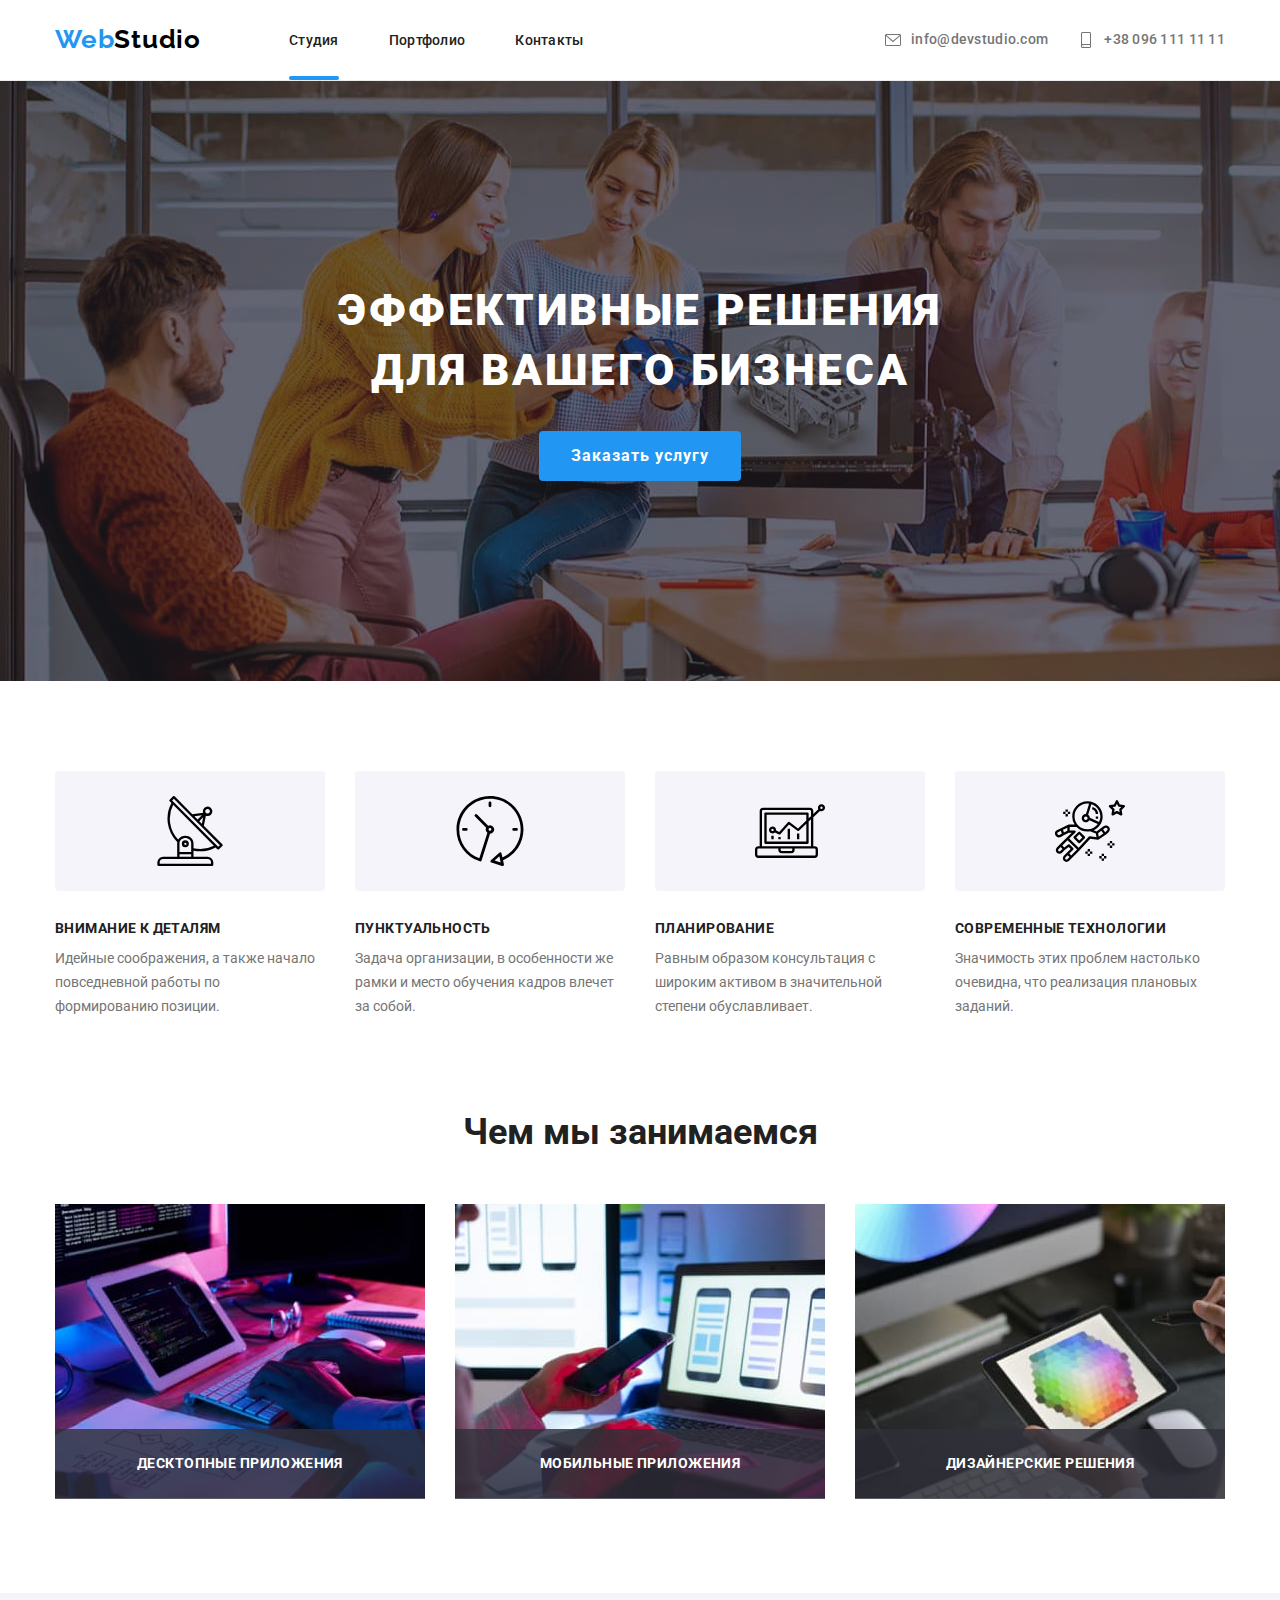
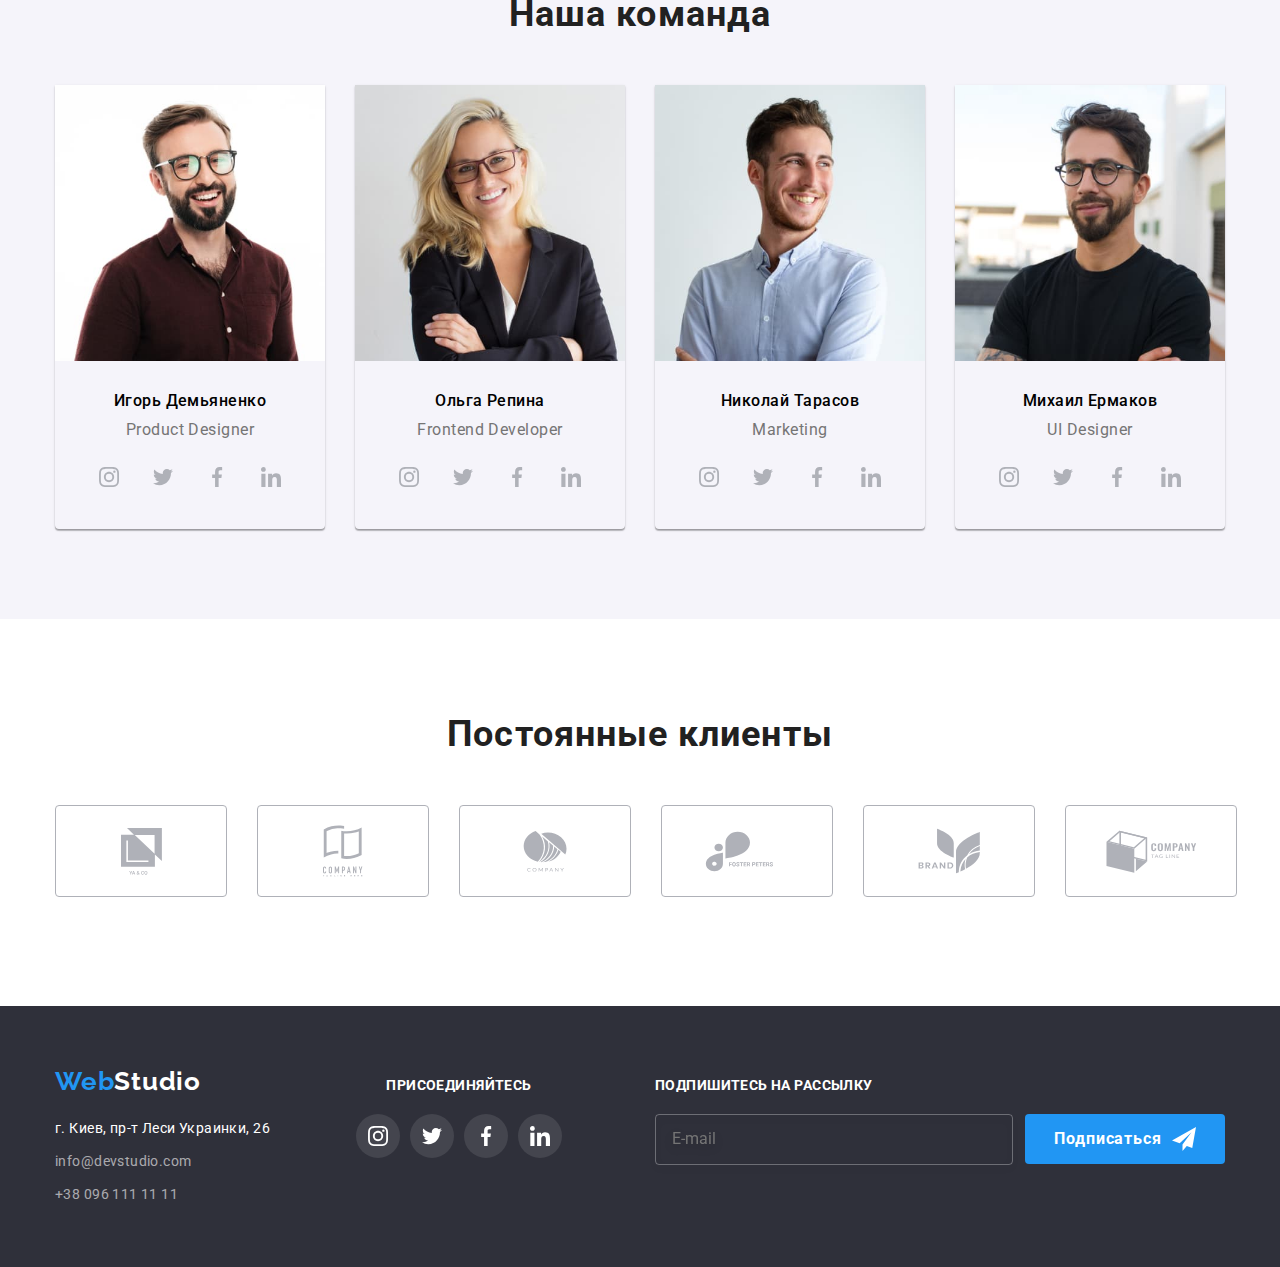
==== index.html @ 6c05167e "мобильное меню" ====
<!DOCTYPE html>
<html lang="ru">

<head>
    <meta charset="UTF-8">
    <meta http-equiv="X-UA-Compatible" content="IE=edge">
    <meta name="viewport" content="width=device-width, initial-scale=1.0">
    <link rel="preconnect" href="https://fonts.gstatic.com">
    <link rel="preconnect" href="https://fonts.gstatic.com">
    <title>Главная</title>
    <link
        href="https://fonts.googleapis.com/css2?family=Raleway:wght@700&family=Roboto:wght@400;500;700;900&display=swap"
        rel="stylesheet">

    <link rel="stylesheet" href="https://cdnjs.cloudflare.com/ajax/libs/animate.css/4.1.1/animate.min.css" />
    <link rel="stylesheet" href="./css/main.min.css">
</head>

<body>

    <!--======PAGE HEADER======-->

    <header class="header">
        <div class="container">
            <div class="header__section">
                <nav class="nav">
                    <a href="./index.html" class="logo animate__pulse link"><span
                            class="logo__weblogo">Web</span>Studio</a>
                    <ul class="nav__list list nav__list_margin">
                        <li class="nav__list-item"><a href=""
                                class="nav__list-link   nav__meaning link nav__style current">Студия</a></li>
                        <li class="nav__list-item "><a href="portfolio.html"
                                class="nav__list-link link nav__style">Портфолио</a>
                        </li>
                        <li class="nav__list-item"><a href="" class="nav__list-link link nav__style">Контакты</a></li>
                    </ul>
                </nav>
                <button class="header__mobile-menu-btn" data-menu-button>
                    <svg class="header__mobile-menu-icon">
                        <use href="./images/image.svg/sprite.svg#icon-menu_24px"></use>
                    </svg>
                </button>

                <ul class="nav__list-contacts list">
                    <li class="nav__list-item--contacts">
                        <a href="mailto:info@devstudio.com" class="nav__contacts link"><svg class="nav__icon">
                                <use href="./images/image.svg/sprite.svg#icon-envelope">
                                </use>
                            </svg>
                            info@devstudio.com
                        </a>
                    </li>
                    <li class="nav__list-item--contacts">
                        <a href="tel:+380961111111" class="nav__contacts link"><svg class="nav__icon">
                                <use href="./images/image.svg/sprite.svg#icon-smartphone">
                                </use>
                            </svg>+38 096 111 11 11</a>
                    </li>
                </ul>
            </div>
        </div>
        <div class="mobile-menu is-open" data-menu>
            <div class="container mobile-menu__container">
                <button type="button" class="mobile-menu__close" data-menu-close>
                    <svg class="mobile-menu__icon">
                        <use href="./images/image.svg/sprite.svg#icon-closeblack">
                        </use>
                    </svg>
                </button>
                <ul class="mobile-menu_nav list">
                    <li class="mobile-menu__item">
                        <a href="" class="nav__list-link nav__meaning link mobile-nav__style current">Студия</a>
                    </li>
                    <li class="mobile-menu__item">
                        <a href="portfolio.html" class="nav__list-link link mobile-nav__style">Портфолио</a>
                    </li>

                    <li class="mobile-menu__item">
                        <a href="" class="nav__list-link link mobile-nav__style">Контакты</a>
                    </li>
                </ul>
                <ul class="mobile-menu_contacts list">
                    <li class="mobile-menu__item-contacts"><a href="tel:+380961111111"
                            class="mobile-nav__contacts link">+38
                            096
                            111 11 11</a>
                    </li>
                    <li class="mobile-menu__item-contacts"><a href="tel:+380961111111"
                            class="mobile-nav__contacts link">+38096
                            111 11 11</a>
                    </li>


                </ul>

            </div>

        </div>
    </header>

    <main>

        <!--====== HERO ======-->

        <section class="hero">
            <h1 class="hero__title text-title">Эффективные решения <br>для вашего бизнеса</h1>
            <div class="hero__button">
                <button type="button" class="hero__button-open button" data-modal-open>Заказать
                    услугу</button>
            </div>
        </section>

        <!--====== SECTION-FEATURES ======-->

        <section class="features">
            <div class="container ">
                <div class="features__block">
                    <h2 class="visually-hidden text-title">Особенности</h2>
                    <ul class="features__list flex list">
                        <li class="features__list-item">
                            <div class="features__block-icon">
                                <svg class="features__icon">
                                    <use href="./images/image.svg/sprite.svg#icon-antenna">
                                    </use>
                                </svg>
                            </div>
                            <h3 class="features__title text-title">Внимание к деталям</h3>
                            <p class="features__text text-title">Идейные соображения, а также начало
                                повседневной работы по
                                формированию
                                позиции.
                            </p>
                        </li>
                        <li class="features__list-item">
                            <div class="features__block-icon">
                                <svg class="features__icon">
                                    <use href="./images/image.svg/sprite.svg#icon-clock">
                                    </use>
                                </svg>
                            </div>

                            <h3 class="features__title text-title">Пунктуальность</h3>
                            <p class="features__text text-title">Задача организации, в особенности же рамки и
                                место
                                обучения кадров влечет за
                                собой.</p>
                        </li>
                        <li class="features__list-item">
                            <div class="features__block-icon">
                                <svg class="features__icon">
                                    <use href="./images/image.svg/sprite.svg#icon-diagram">
                                    </use>
                                </svg>
                            </div>
                            <h3 class="features__title text-title">Планирование</h3>
                            <p class="features__text text-title">Равным образом консультация с широким активом в
                                значительной степени
                                обуславливает.</p>
                        </li>
                        <li class="features__list-item">
                            <div class="features__block-icon">
                                <svg class="features__icon">
                                    <use href="./images/image.svg/sprite.svg#icon-astronaut">
                                    </use>
                                </svg>
                            </div>
                            <h3 class="features__title text-title">Современные технологии</h3>
                            <p class="features__text text-title">Значимость этих проблем настолько очевидна, что
                                реализация
                                плановых заданий.
                            </p>
                        </li>
                    </ul>
                </div>
            </div>
        </section>

        <!--====== SECTION-WORK ======-->

        <!--======section class="work" ======-->
        <section class="work">
            <div class="container">
                <div class="work__block">
                    <h3 class="work__title text-title">Чем мы занимаемся</h3>
                    <ul class="work__list flex list">
                        <li class="work__list-item">
                            <img src="images/img2.1.jpg" alt="описание" class="img">
                            <div class="work__description">
                                <h3 class="work__description-title">Десктопные приложения</h3>
                            </div>

                        </li>
                        <li class="work__list-item"><img src="images/img2.2.jpg" alt="описание" class="img">
                            <div class="work__description">
                                <h3 class="work__description-title text-title">Мобильные приложения</h3>
                            </div>
                        </li>
                        <li class="work__list-item"><img src="images/img3.2.jpg" alt="описание" class="img">
                            <div class="work__description">
                                <h3 class="work__description-title text-title">Дизайнерские решения</h3>
                            </div>
                        </li>
                    </ul>
                </div>
            </div>
        </section>

        <!--====== SECTION-COMMAND ======-->

        <!--====== <section class="command" ======-->
        <section class="command">
            <div class="container">
                <h3 class="command__title text-title">Наша команда</h3>
                <ul class="command__list list">
                    <li class="command__list-item">
                        <img src="./images/comand/mob-team1.jpg" alt="Игорь Демьяненко" class="img">
                        <div class="command__card">
                            <h3 class="command__card-title">Игорь Демьяненко</h3>
                            <p class="command__card-text text-title" lang="en">Product Designer</p>
                            <ul class="command__social-list list">
                                <li class="command__social-list-icon"><a href="https://www.instagram.com/"
                                        target="_blank" rel="noreferrer noopener" class="command__icon-link link"><svg
                                            class="command__icon">
                                            <use href="./images/image.svg/sprite.svg#icon-instagram">
                                            </use>
                                        </svg>
                                    </a>
                                </li>
                                <li class="command__social-list-icon"><a href="https://twitter.com/" target="_blank"
                                        rel="noreferrer noopener" class="command__icon-link link"><svg
                                            class="command__icon">
                                            <use href="./images/image.svg/sprite.svg#icon-twitter">
                                            </use>
                                        </svg>
                                    </a>
                                </li>
                                <li class="command__social-list-icon"><a href="https://www.facebook.com/"
                                        target="_blank" rel="noreferrer noopener" class="command__icon-link link"><svg
                                            class="command__icon">
                                            <use href="./images/image.svg/sprite.svg#icon-facebook">
                                            </use>
                                        </svg>
                                    </a>
                                </li>
                                <li class="command__social-list-icon"> <a href="https://www.linkedin.com/"
                                        target="_blank" rel="noreferre noopener" class="command__icon-link link"><svg
                                            class="command__icon">
                                            <use href="./images/image.svg/sprite.svg#icon-linkedin">
                                            </use>
                                        </svg>
                                    </a>
                                </li>
                            </ul>
                        </div>
                    </li>
                    <li class="command__list-item">
                        <img src="./images/comand/mob-team2.jpg" alt="Ольга Репина" class="img">
                        <div class="command__card">
                            <h3 class="command__card-title text-title">Ольга Репина</h3>
                            <p class="command__card-text text-title" lang="en">Frontend Developer</p>

                            <ul class="command__social-list list">
                                <li class="command__social-list-icon"><a href="https://www.instagram.com/"
                                        target="_blank" rel="noreferrer noopener" class="command__icon-link link"><svg
                                            class="command__icon">
                                            <use href="./images/image.svg/sprite.svg#icon-instagram">
                                            </use>
                                        </svg>
                                    </a>
                                </li>

                                <li class="command__social-list-icon"><a href="https://twitter.com/" target="_blank"
                                        rel="noreferrer noopener" class="command__icon-link link"><svg
                                            class="command__icon">
                                            <use href="./images/image.svg/sprite.svg#icon-twitter">
                                            </use>
                                        </svg>
                                    </a>
                                </li>

                                <li class="command__social-list-icon"><a href="https://www.facebook.com/"
                                        target="_blank" rel="noreferrer noopener" class="command__icon-link link"><svg
                                            class="command__icon">
                                            <use href="./images/image.svg/sprite.svg#icon-facebook">
                                            </use>
                                        </svg>
                                    </a>
                                </li>
                                <li class="command__social-list-icon"> <a href="https://www.linkedin.com/"
                                        target="_blank" rel="noreferre noopener" class="command__icon-link link"><svg
                                            class="command__icon">
                                            <use href="./images/image.svg/sprite.svg#icon-linkedin">
                                            </use>
                                        </svg>
                                    </a>
                                </li>
                            </ul>
                        </div>
                    </li>
                    <li class="command__list-item">
                        <img src="./images/comand/mob-team3.jpg" alt="Николай Тарасов" class="img">
                        <div class="command__card">
                            <h3 class="command__card-title text-title">Николай Тарасов</h3>
                            <p class="command__card-text text-title" lang="en">Marketing</p>
                            <ul class="command__social-list list">
                                <li class="command__social-list-icon"><a href="https://www.instagram.com/"
                                        target="_blank" rel="noreferrer noopener" class="command__icon-link link"><svg
                                            class="command__icon">
                                            <use href="./images/image.svg/sprite.svg#icon-instagram">
                                            </use>
                                        </svg>
                                    </a>
                                </li>

                                <li class="command__social-list-icon"><a href="https://twitter.com/" target="_blank"
                                        rel="noreferrer noopener" class="command__icon-link link"><svg
                                            class="command__icon">
                                            <use href="./images/image.svg/sprite.svg#icon-twitter">
                                            </use>
                                        </svg>
                                    </a>
                                </li>

                                <li class="command__social-list-icon"><a href="https://www.facebook.com/"
                                        target="_blank" rel="noreferrer noopener" class="command__icon-link link"><svg
                                            class="command__icon">
                                            <use href="./images/image.svg/sprite.svg#icon-facebook">
                                            </use>
                                        </svg>
                                    </a>
                                </li>

                                <li class="command__social-list-icon"><a href="https://www.linkedin.com/"
                                        target="_blank" rel="noreferre noopener" class="command__icon-link link"><svg
                                            class="command__icon">
                                            <use href="./images/image.svg/sprite.svg#icon-linkedin">
                                            </use>
                                        </svg>
                                    </a>
                                </li>

                            </ul>
                        </div>
                    </li>
                    <li class="command__list-item">
                        <img src="./images/comand/mob-team4.jpg" alt="Михаил Ермаков" class="img">
                        <div class="command__card">
                            <h3 class="command__card-title text-title">Михаил Ермаков</h3>
                            <p class="command__card-text text-title" lang="en">UI Designer</p>
                            <ul class="command__social-list list">
                                <li class="command__social-list-icon"><a href="https://www.instagram.com/"
                                        target="_blank" rel="noreferrer noopener" class="command__icon-link link"><svg
                                            class="command__icon">
                                            <use href="./images/image.svg/sprite.svg#icon-instagram">
                                            </use>
                                        </svg>
                                    </a>
                                </li>

                                <li class="command__social-list-icon"><a href="https://twitter.com/" target="_blank"
                                        rel="noreferrer noopener" class="command__icon-link link"><svg
                                            class="command__icon">
                                            <use href="./images/image.svg/sprite.svg#icon-twitter">
                                            </use>
                                        </svg>
                                    </a>
                                </li>

                                <li class="command__social-list-icon"><a href="https://www.facebook.com/"
                                        target="_blank" rel="noreferrer noopener" class="command__icon-link link"><svg
                                            class="command__icon">
                                            <use href="./images/image.svg/sprite.svg#icon-facebook">
                                            </use>
                                        </svg>
                                    </a>
                                </li>

                                <li class="command__social-list-icon"> <a href="https://www.linkedin.com/"
                                        target="_blank" rel="noreferre noopener" class="command__icon-link link"><svg
                                            class="command__icon">
                                            <use href="./images/image.svg/sprite.svg#icon-linkedin">
                                            </use>
                                        </svg>
                                    </a>
                                </li>

                            </ul>
                        </div>
                    </li>
                </ul>
            </div>
        </section>


        <!--====== CLIENTS ======-->


        <section class="clients">
            <div class="container">
                <h3 class="clients__title text-title">Постоянные клиенты</h3>
                <ul class="clients__list list">
                    <li class="clients__item"><a href="" class="clients__icon-link">
                            <svg class="clients__icon" width="41px" height="57px">
                                <use href="./images/image.svg/sprite.svg#icon-group1">
                                </use>
                            </svg></a>
                    </li>
                    <li class="clients__item"><a href="" class="clients__icon-link">
                            <svg class="clients__icon" width="40px" height="52px">
                                <use href="./images/image.svg/sprite.svg#icon-group2">
                                </use>
                            </svg></a>
                    </li>
                    <li class="clients__item"><a href="" class="clients__icon-link">
                            <svg class="clients__icon" width="44px" height="42px">
                                <use href="./images/image.svg/sprite.svg#icon-group3">
                                </use>
                            </svg>
                        </a>
                    </li>
                    <li class="clients__item"><a href="" class="clients__icon-link">
                            <svg class="clients__icon" width="85px" height="41px">
                                <use href="./images/image.svg/sprite.svg#icon-group4">

                                </use>
                            </svg></a>
                    </li>
                    <li class="clients__item"><a href="" class="clients__icon-link">
                            <svg class="clients__icon" width="63px" height="46px">
                                <use href="./images/image.svg/sprite.svg#icon-group5">
                                </use>
                            </svg></a>
                    </li>
                    <li class="clients__item"><a href="" class="clients__icon-link">
                            <svg class="clients__icon" width="93px" height="43px">
                                <use href="./images/image.svg/sprite.svg#icon-group6">
                                </use>
                            </svg></a>
                    </li>
                </ul>
            </div>
        </section>
    </main>

    <!--====== FOOTER ======-->

    <footer class="footer">
        <div class="container">
            <div class="footer__block-desctop">
                <div class="footer__footer-block">
                    <div class="footer__address-block">
                        <a href="index.html" class="logo logo-footer--white logo-footer__logo link"><span
                                class="logo__weblogo">Web</span>Studio</a>
                        <address class="footer__address">
                            <p class="footer__address-name">г. Киев, пр-т Леси Украинки, 26</p>
                            <ul class="footer__address-list list">
                                <li class="footer__address-list-item">
                                    <a href="mailto:info@devstudio.com"
                                        class="footer__contacts link">info@devstudio.com</a>
                                </li>
                                <li class="footer__address-list-item">
                                    <a href="tel:+380961111111" class="footer__contacts link">+38 096 111 11 11</a>
                                </li>
                            </ul>
                        </address>
                    </div>
                    <div class="footer__social-section">
                        <p class="footer__text">присоединяйтесь</p>
                        <ul class="footer__social-list list">
                            <li class="footer__icon-item"><a href="https://www.instagram.com/" target="_blank"
                                    rel="noreferrer noopener" class="footer__link-social"><svg class="footer__icon">
                                        <use href="./images/image.svg/sprite.svg#icon-instagram">
                                        </use>
                                    </svg>
                                </a>
                            </li>
                            <li class="footer__icon-item"><a href="https://twitter.com/" target="_blank"
                                    rel="noreferrer noopener" class="footer__link-social"><svg class="footer__icon">
                                        <use href="./images/image.svg/sprite.svg#icon-twitter">
                                        </use>
                                    </svg></a>
                            </li>
                            <li class="footer__icon-item"><a href="https://www.facebook.com/" target="_blank"
                                    rel="noreferrer noopener" class="footer__link-social"><svg class="footer__icon">
                                        <use href="./images/image.svg/sprite.svg#icon-facebook">
                                        </use>
                                    </svg></a>
                            </li>
                            <li class="footer__icon-item"><a href="https://www.linkedin.com/" target="_blank"
                                    rel="noreferrer noopener" class="footer__link-social"><svg class="footer__icon">
                                        <use href="./images/image.svg/sprite.svg#icon-linkedin">
                                        </use>
                                    </svg></a>
                            </li>
                        </ul>
                    </div>
                </div>
                <form action="footer_form" method="GET" class="subscribe">
                    <p class="footer__text">Подпишитесь на рассылку</p>
                    <div class="subscribe__container flex">
                        <label for="user_subscribe"></label>
                        <input type="email" name="email" id="user_subscribe" class="subscribe__input"
                            placeholder="E-mail" />
                        <button type="submit" class="button   button-submit">
                            <span class="button-submit__icon">Подписаться
                                <svg class="button-submit__input-icon">
                                    <use href="./images/image.svg/sprite.svg#icon-icon-send">
                                    </use>
                                </svg>
                            </span>
                        </button>
                    </div>
                </form>
            </div>
        </div>
    </footer>
    <div class="backdrop is-hidden" data-modal>
        <div class="backdrop__conteiner">
            <div class="modal">
                <button type="button" class="modal__link-close" data-modal-close>
                    <svg class="modal__icon">
                        <use href="./images/image.svg/sprite.svg#icon-closeblack">
                        </use>
                    </svg></button>

                <form name="signup_form" method="GET" autocomplete="off" class="form">
                    <p class="form__title text-title">Оставьте свои данные, мы вам перезвоним</p>

                    <label for="user_name" class="form__user"><span class="form__description">Имя*</span></label>
                    <div class="form__icon">
                        <input type="text" name="user-name" id="user_name" class="form__input" required />
                        <svg class="form__input-icon">
                            <use href="./images/image.svg/sprite.svg#icon-person">
                            </use>
                        </svg>
                    </div>

                    <label for="user_phone" class="form__user"><span class="form__description">Телефон*</span></label>
                    <div class="form__icon">
                        <input type="tel" name="phone" id="user_phone" class="form__input" required />
                        <svg class="form__input-icon">
                            <use href="./images/image.svg/sprite.svg#icon-phone">
                            </use>
                        </svg>
                    </div>

                    <label for="user_email" class="form__user"><span class="form__description">Почта*</span></label>
                    <div class="form__icon">
                        <input type="email" name="user-email" id="user_email" class="form__input" required />
                        <svg class="form__input-icon">
                            <use href="./images/image.svg/sprite.svg#icon-email">
                            </use>
                        </svg>
                    </div>

                    <label for="user_feedback" class="user-feedback"><span class="form__description">Комментарий</span>
                    </label>

                    <div>
                        <textarea name="feedback" id="user_feedback" placeholder="Введите текст"
                            class="form__feedback-input"></textarea>
                    </div>

                    <div class="license">
                        <label for="checkbox_license" class="license__checkbox-container">
                            <input type="checkbox" name="user-license" id="checkbox_license"
                                class="license__checkbox" />
                            <span class="license__icon-checkbox">
                                <svg class="license__input-icon-checkbox">
                                    <use href="./images/image.svg/sprite.svg#icon-check">
                                    </use>
                                </svg>
                            </span>
                        </label>
                        <p class="license__checkbox-text text-title">Соглашаюсь с рассылкой и принимаю <a href="">
                                <span class="license__checkbox-text-doc">Условия договора</span></a>
                        </p>

                    </div>

                    <button type="submit" class="license__button-submit button" data-modal-open>Отправить</button>

                </form>

            </div>
        </div>
    </div>
    <script src="./js/menu.js"></script>
    <script src="./js/modal.js"></script>
</body>

</html>
---- css/main.min.css ----
*,::after,::before{box-sizing:border-box}:root{-moz-tab-size:4;tab-size:4}html{line-height:1.15;-webkit-text-size-adjust:100%}body{margin:0}body{font-family:system-ui,-apple-system,'Segoe UI',Roboto,Helvetica,Arial,sans-serif,'Apple Color Emoji','Segoe UI Emoji'}hr{height:0;color:inherit}abbr[title]{text-decoration:underline dotted}b,strong{font-weight:bolder}code,kbd,pre,samp{font-family:ui-monospace,SFMono-Regular,Consolas,'Liberation Mono',Menlo,monospace;font-size:1em}small{font-size:80%}sub,sup{font-size:75%;line-height:0;position:relative;vertical-align:baseline}sub{bottom:-.25em}sup{top:-.5em}table{text-indent:0;border-color:inherit}button,input,optgroup,select,textarea{font-family:inherit;font-size:100%;line-height:1.15;margin:0}button,select{text-transform:none}[type=button],[type=reset],[type=submit],button{-webkit-appearance:button}::-moz-focus-inner{border-style:none;padding:0}:-moz-focusring{outline:1px dotted ButtonText}:-moz-ui-invalid{box-shadow:none}legend{padding:0}progress{vertical-align:baseline}::-webkit-inner-spin-button,::-webkit-outer-spin-button{height:auto}[type=search]{-webkit-appearance:textfield;outline-offset:-2px}::-webkit-search-decoration{-webkit-appearance:none}::-webkit-file-upload-button{-webkit-appearance:button;font:inherit}summary{display:list-item}.visually-hidden{position:absolute;width:1px;height:1px;margin:-1px;border:0;padding:0;white-space:nowrap;clip-path:inset(100%);clip:rect(0 0 0 0);overflow:hidden}.container{margin:0 auto;padding-left:15px;padding-right:15px}@media screen and (min-width: 480px){.container{width:480px;margin:0 auto}}@media screen and (min-width: 768px){.container{width:768px;margin:0 auto}}@media screen and (min-width: 1200px){.container{width:1200px;margin:0 auto}}body{color:#757575;font-family:'Roboto', sans-serif;background-color:#fff}.text-title{margin-top:0;margin-bottom:0}.list{margin:0;padding:0;list-style:none}.link{text-decoration:none}.img{display:block;max-width:100%;height:auto}.current{color:#2196F3;transition:color 250ms cubic-bezier(0.4, 0, 0.2, 1)}.current::after{position:absolute;display:block;content:"";width:100%;height:4px;bottom:0;background:#2196F3;border-radius:2px}.header{border-bottom:1px solid #ECECEC}.header__section{display:flex;justify-content:space-between;align-items:center}@media screen and (min-width: 1200px){.header__section{align-items:baseline}}.header__mobile-menu-btn{background-color:transparent;padding:0;border:0;line-height:0;width:40px;height:40px}@media screen and (min-width: 768px){.header__mobile-menu-btn{display:none}}.header__mobile-menu-btn:focus .header__mobile-menu-icon,.header__mobile-menu-btn:hover .header__mobile-menu-icon{fill:#2196F3}.header__mobile-menu-icon{width:24px;height:16px;transition:fill 250ms cubic-bezier(0.4, 0, 0.2, 1)}.nav{display:flex;align-items:center}@media screen and (min-width: 768px){.nav__list_margin{margin-left:88px}}@media screen and (min-width: 1200px){.nav__list_margin{margin-left:93px}}.nav__list-item--contacts{margin-bottom:10px}.nav__list-item--contacts:last-child{margin-bottom:0}@media screen and (min-width: 1200px){.nav__list-item--contacts{margin-right:30px;margin-bottom:0}.nav__list-item--contacts:last-child{margin-right:0}}.nav__list-item{margin-right:50px}.nav__list-item:last-child{margin-right:0}.nav__list-link:hover,.nav__list-link:focus,.nav__list-link:hover::after,.nav__list-link:focus::after{color:#2196F3}.nav__list-contacts{align-items:center;display:none;padding-top:21px;padding-bottom:21px}@media screen and (min-width: 768px){.nav__list-contacts{display:block}}@media screen and (min-width: 1200px){.nav__list-contacts{display:flex}}@media screen and (min-width: 1200px){.nav__list-item:last-child{margin-left:auto;margin-right:0}}.nav__contacts:hover,.nav__contacts:focus,.nav__icon:focus,.nav__icon:hover{color:#2196F3;fill:#2196F3}.nav__style{font-size:14px;font-weight:500;letter-spacing:.02em;font-style:normal;line-height:1.14;color:#212121;position:relative;padding-top:32px;padding-bottom:32px;transition:color 250ms cubic-bezier(0.4, 0, 0.2, 1)}.nav__list{width:294px;left:453px;top:32px;display:none}@media screen and (min-width: 768px){.nav__list{display:flex;margin-left:88px}}@media screen and (min-width: 1200px){.nav__list{display:flex}}.nav__contacts{justify-content:center;align-items:center;font-size:14px;font-weight:500;letter-spacing:.02em;font-style:normal;line-height:1.14;color:#757575;transition:color 250ms cubic-bezier(0.4, 0, 0.2, 1);display:none}@media screen and (min-width: 768px){.nav__contacts{display:block}}@media screen and (min-width: 1200px){.nav__contacts{display:flex}}.nav__icon{width:16px;height:16px;margin-right:10px;fill:currentColor;transition:fill 250ms cubic-bezier(0.4, 0, 0.2, 1)}@media screen and (min-width: 1200px){.nav__icon{display:block}}.hero{padding-top:118px;padding-bottom:118px;background-color:#2F303A;text-align:center;background-repeat:no-repeat;background-size:cover;background-image:linear-gradient(rgba(47,48,58,0.4), rgba(47,48,58,0.4)),url("../images/hero/mobile-img.jpg")}@media (min-device-pixel-ratio: 2), (min-resolution: 192dpi), (min-resolution: 2dppx){.hero{background-image:linear-gradient(rgba(47,48,58,0.4), rgba(47,48,58,0.4)),url("../images/hero/mobile-img@2x.jpg")}}@media screen and (min-width: 768px){.hero{background-image:linear-gradient(rgba(47,48,58,0.4), rgba(47,48,58,0.4)),url("../images/hero/table-img.jpg")}}@media screen and (min-width: 768px) and (min-device-pixel-ratio: 2), screen and (min-width: 768px) and (min-resolution: 192dpi), screen and (min-width: 768px) and (min-resolution: 2dppx){.hero{background-image:linear-gradient(rgba(47,48,58,0.4), rgba(47,48,58,0.4)),url("../images/hero/table-img@2x.jpg")}}@media screen and (min-width: 1200px){.hero{padding-top:200px;padding-bottom:200px;background-image:linear-gradient(rgba(47,48,58,0.4), rgba(47,48,58,0.4)),url("../images/hero/hero.jpg")}}@media screen and (min-width: 1200px) and (min-device-pixel-ratio: 2), screen and (min-width: 1200px) and (min-resolution: 192dpi), screen and (min-width: 1200px) and (min-resolution: 2dppx){.hero{background-image:linear-gradient(rgba(47,48,58,0.4), rgba(47,48,58,0.4)),url("../images/hero/hero@2.jpg")}}.hero__title{font-size:26px;font-weight:900;letter-spacing:.06em;font-style:normal;line-height:1.62;margin-top:0;margin-bottom:30px;color:#fff;text-transform:uppercase}@media screen and (min-width: 1200px){.hero__title{font-size:44px;font-weight:900;letter-spacing:.06em;font-style:normal;line-height:1.36}}.hero__button{display:flex;justify-content:center}.features{padding-bottom:60px;color:#212121;font-size:36px;line-height:1.16}.features__block-icon{display:flex;justify-content:center;height:120px;align-items:center;background:#F5F4FA;border-radius:4px;margin-bottom:30px}@media screen and (min-width: 1200px){.features{padding-bottom:94px}}.features__title{margin-bottom:10px;font-size:14px;font-weight:700;letter-spacing:.03em;font-style:normal;line-height:1.14;color:#212121;text-transform:uppercase;text-align:center}@media screen and (min-width: 768px){.features__title{text-align:start}}.features__text{color:#757575;font-weight:400;font-size:14px;line-height:1.71}.features__icon{width:70px;height:70px}.features__list{padding-top:60px}@media screen and (min-width: 768px){.features__list{display:flex;flex-wrap:wrap;margin-left:-30px}}@media screen and (min-width: 1200px){.features__list{display:flex;margin-left:-30px}}.features__list-item{margin-bottom:30px}@media screen and (min-width: 480px){.features__list-item{margin-top:30px}}@media screen and (min-width: 768px){.features__list-item{margin-bottom:0;margin-left:30px;margin-top:30px;flex-basis:calc((100% - 60px) / 2)}}@media screen and (min-width: 768px) and (min-width: 1200px){.features__list-item{margin-bottom:0;margin-left:30px;margin-top:30px;flex-basis:calc((100% - 120px) / 4)}}.command{padding-bottom:60px;background-color:#F5F4FA}.command__card-title{font-size:16px;font-weight:500;letter-spacing:.03em;font-style:normal;line-height:1.19;margin-top:0;margin-bottom:10px;color:#000;text-align:center}.command__card-text{font-size:16px;font-weight:400;letter-spacing:.03em;font-style:normal;line-height:1.19;margin-top:0;text-align:center}.command__social-list{display:flex;justify-content:space-between;margin-top:16px}.command__card{display:block;margin-top:30px;text-align:center;padding-left:40px;padding-right:40px;padding-bottom:20px}@media screen and (min-width: 480px){.command__card{padding-left:122px;padding-right:122px;padding-bottom:24px}}@media screen and (min-width: 768px){.command__card{padding-left:74px;padding-right:74px;padding-bottom:24px}}@media screen and (min-width: 1200px){.command__card{padding-bottom:30px;padding-left:32px;padding-right:32px}}.command__title{font-size:28px;font-weight:700;letter-spacing:.03em;font-style:normal;line-height:1.18;text-align:center;margin-bottom:30px;padding-top:60px;color:#212121}@media screen and (min-width: 1200px){.command__title{font-size:36px;font-weight:700;letter-spacing:.03em;font-style:normal;line-height:1.17;margin-bottom:50px;padding-top:0}}@media screen and (min-width: 280px){.command__list{display:block;margin-bottom:30px}}@media screen and (min-width: 768px){.command__list{display:flex;flex-wrap:wrap;margin-left:-30px;margin-top:-30px}}@media screen and (min-width: 1200px){.command__list{display:flex;margin-left:-30px;margin-top:-30px}}.command__list-item{margin-bottom:30px;box-shadow:0px 1px 3px rgba(0,0,0,0.12),0px 1px 1px rgba(0,0,0,0.14),0px 2px 1px rgba(0,0,0,0.2);border-radius:0px 0px 4px 4px}@media screen and (min-width: 768px){.command__list-item{display:flex;flex-wrap:wrap;margin-bottom:0;margin-left:30px;margin-top:30px;flex-basis:calc((100% - 60px) / 2)}}@media screen and (min-width: 1200px){.command__list-item{margin-bottom:0;margin-left:30px;margin-top:30px;flex-basis:calc((100% - 120px) / 4)}}.command__icon-link{display:flex;justify-content:center;align-items:center;border-radius:50%;width:44px;height:44px;color:#AFB1B8;transition:background-color 250ms cubic-bezier(0.4, 0, 0.2, 1)}.command__icon-link:hover,.command__icon-link:focus{background-color:#2196F3}.command__icon-link:hover .command__icon,.command__icon-link:focus .command__icon{fill:#fff}.command__social-list-icon:last-child{margin-right:0}.command__social-list-icon{margin-right:10px}.command__icon{width:20px;height:20px;fill:currentColor;transition:fill 250ms cubic-bezier(0.4, 0, 0.2, 1)}.work__list-item{position:relative;width:370px;height:295px}.work__list-item:nth-child(-n+2){margin-left:0;margin-right:30px}.work__description-title{font-size:14px;font-weight:700;letter-spacing:.03em;font-style:normal;line-height:1.14;text-align:center;text-transform:uppercase;color:#fff}.work__block{padding-bottom:94px;display:none}@media screen and (min-width: 1200px){.work__block{display:block}}.work__title{margin-top:0;margin-bottom:50px;padding-top:0;color:#212121;font-weight:700;font-size:36px;line-height:1.16;text-align:center}.work__description{display:flex;align-items:center;justify-content:center;position:absolute;bottom:0;width:100%;height:70px;margin:0;background:rgba(47,48,58,0.8)}@media screen and (min-width: 1200px){.work__list{display:flex}}.clients{padding-top:60px;padding-bottom:60px}@media screen and (min-width: 1200px){.clients{padding-top:94px;padding-bottom:109px}}.clients__title{text-align:center;margin-bottom:30px;font-size:28px;font-weight:700;letter-spacing:.03em;font-style:normal;line-height:1.18;color:#212121}@media screen and (min-width: 1200px){.clients__title{font-size:36px;font-weight:700;letter-spacing:.03em;font-style:normal;line-height:1.17;margin-bottom:50px}}@media screen and (max-width: 319px){.clients__list{display:block}}@media screen and (min-width: 480px){.clients__list{display:flex;flex-wrap:wrap;margin-left:-30px;margin-top:-30px}}@media screen and (min-width: 1200px){.clients__list{flex-wrap:nowrap}}@media screen and (max-width: 479px){.clients__item{margin-bottom:30px}}@media screen and (min-width: 480px){.clients__item{margin-left:30px;margin-top:30px;flex-basis:calc((100% - 2*30px) / 2)}}@media screen and (min-width: 768px){.clients__item{margin-left:30px;margin-top:30px;flex-basis:calc((100% - 3*30px) / 3)}}@media screen and (min-width: 1200px){.clients__item{margin-left:30px;margin-top:30px;flex-basis:calc((100% - 4*30px) / 5)}}.clients__icon{fill:#AFB1B8;transition:fill 250ms cubic-bezier(0.4, 0, 0.2, 1)}.clients__icon-link{display:flex;justify-content:center;align-items:center;height:92px;border:1px solid #AFB1B8;box-sizing:border-box;border-radius:4px;transition:border 250ms cubic-bezier(0.4, 0, 0.2, 1)}@media screen and (min-width: 1200px){.clients__icon-link{width:172px}}.clients__icon-link:hover,.clients__icon-link:focus{border:1px solid #2196F3}.clients__icon-link:hover .clients__icon,.clients__icon-link:focus .clients__icon{fill:#2196F3}.footer{background-color:#2F303A;padding-top:60px;padding-bottom:60px}@media screen and (min-width: 768px){.footer{display:flex}}@media screen and (min-width: 1200px){.footer{display:flex}}.footer__footer-block{text-align:center}@media screen and (min-width: 768px){.footer__footer-block{display:flex;justify-content:center;align-items:baseline;text-align:center}}@media screen and (min-width: 1200px){.footer__footer-block{display:flex;text-align:start;margin:0}}@media screen and (min-width: 1200px){.footer__block-desctop{display:flex;align-items:baseline}}.footer__address{font-size:14px;font-weight:400;letter-spacing:.03em;font-style:normal;line-height:1.71;display:block;color:#fff;margin-top:0;margin-bottom:0}@media screen and (max-width: 768px){.footer__address{margin-bottom:60px}}@media screen and (min-width: 1200px){.footer__address{width:231px}}.footer__address-name,.footer__address-list .footer__address-list-item{font-size:14px;font-weight:400;letter-spacing:.03em;font-style:normal;line-height:1.71;margin-bottom:9px}.footer__address-list-item:last-child{margin-bottom:0px}.footer__address-list .footer__contacts{color:rgba(255,255,255,0.6);transition:color 250ms cubic-bezier(0.4, 0, 0.2, 1)}.footer__address-list .footer__contacts:hover,.footer__address-list .footer__contacts:focus{color:#2196F3}.footer__social-section{text-align:center}@media screen and (min-width: 480px){.footer__social-section{margin-top:60px}}@media screen and (min-width: 768px){.footer__social-section{margin-left:165px;margin-top:0}}@media screen and (min-width: 1200px){.footer__social-section{width:206px;margin-left:70px;align-items:baseline;margin-top:0}}.footer__social-list{display:flex;justify-content:center}.footer__icon{display:flex;align-items:center;width:20px;height:20px;fill:#fff}.footer__link-social{display:flex;justify-content:center;align-items:center;border-radius:50%;width:44px;height:44px;background:rgba(255,255,255,0.1);transition:background-color 250ms cubic-bezier(0.4, 0, 0.2, 1)}.footer__link-social:hover,.footer__link-social:focus{background-color:#2196F3}.footer__icon-item{display:flex;margin-right:10px}.footer__icon-item:last-child{margin-right:0}.footer__text{text-transform:uppercase;font-size:14px;font-weight:700;letter-spacing:.03em;font-style:normal;line-height:1.14;margin-top:0;margin-bottom:20px;color:#fff}.subscribe{text-align:center;margin-top:60px}@media screen and (min-width: 1200px){.subscribe{margin-top:0;text-align:start;margin-left:93px}}.subscribe__input:hover,.subscribe__input:focus{border-color:#2196F3;outline:none}@media screen and (min-width: 768px){.subscribe__container{display:block}}@media screen and (min-width: 1200px){.subscribe__container{display:flex;justify-content:flex-end}}.subscribe__input{display:flex;width:100%;padding-top:15px;padding-bottom:15px;padding-left:16px;color:#fff;border:1px solid rgba(255,255,255,0.3);box-sizing:border-box;filter:drop-shadow(0px 4px 4px rgba(0,0,0,0.15));border-radius:4px;background-color:transparent;transition:border-color 250ms cubic-bezier(0.4, 0, 0.2, 1)}@media screen and (min-width: 768px) and (min-width: 1200px){.subscribe__input{width:358px;justify-content:center;margin-right:0}}.button-submit__icon{display:flex;position:absolute;align-items:center}.button-submit__input-icon{display:block;margin-left:10px;width:24px;height:24px}.button-submit{text-align:center;margin-left:auto;margin-right:auto;margin-top:20px;width:200px;height:50px}@media screen and (min-width: 768px){.button-submit{text-align:center;margin-left:291px;margin-right:277px;margin-top:20px}}@media screen and (min-width: 1200px){.button-submit{margin-left:12px;margin-right:0;margin-top:0}}.portfolio{padding-top:94px;padding-bottom:91px}.portfolio__list-filter{display:flex;margin-top:0;margin-bottom:34px;justify-content:center}.portfolio__button:nth-child(-n+4){margin-left:0;margin-right:8px}.portfolio__filters{font-size:16px;font-weight:500;letter-spacing:.03em;font-style:normal;line-height:1.63;padding:6px 22px;border-radius:4px;border:#2196F3;min-width:73px;color:#212121;background:#F5F4FA;text-align:center;cursor:pointer;transition:box-shadow 250ms cubic-bezier(0.4, 0, 0.2, 1),background-color 250ms cubic-bezier(0.4, 0, 0.2, 1),color 250ms cubic-bezier(0.4, 0, 0.2, 1)}.portfolio__filters:hover,.portfolio__filters:focus{box-shadow:0px 3px 1px rgba(0,0,0,0.1),0px 1px 2px rgba(0,0,0,0.08),0px 2px 2px rgba(0,0,0,0.12);background-color:#2196F3;color:#fff}.portfolio__list{list-style:none;display:flex;flex-wrap:wrap;margin-left:-30px;margin-top:-30px}.portfolio__list-item{flex-basis:calc((100% - 90px) / 3);margin-left:30px;margin-top:30px}.portfolio__link:hover,.portfolio__link:focus{box-shadow:0px 1px 1px rgba(0,0,0,0.12),0px 4px 4px rgba(0,0,0,0.06),1px 4px 6px rgba(0,0,0,0.16)}.portfolio__card-border{border-bottom:1px solid #eee;border-right:1px solid #eee;border-left:1px solid #eee;box-sizing:border-box;padding:20px 24px}.portfolio__title{font-size:18px;font-weight:700;letter-spacing:.03em;font-style:normal;line-height:2;color:#000;margin-bottom:4px}.portfolio__text{font-size:16px;font-weight:400;letter-spacing:.03em;font-style:normal;line-height:1.88;color:#757575}.portfolio__img-section{display:block;position:relative;overflow:hidden}.portfolio__link{display:block;position:relative}.portfolio__description{font-size:18px;font-weight:400;letter-spacing:.03em;font-style:normal;line-height:1.56;display:block;position:absolute;width:100%;height:100%;padding-top:63px;padding-left:23px;padding-right:23px;background:rgba(33,150,243,0.9);color:#fff;transform:translateY(100%);transition:transform 250ms cubic-bezier(0.4, 0, 0.2, 1)}.portfolio__link:hover .portfolio__description,.portfolio__link:focus .portfolio__description{transform:translateY(-100%)}.backdrop{position:fixed;top:0;left:0;width:100%;height:100%;background:rgba(0,0,0,0.2);opacity:1;transition:opacity 250ms cubic-bezier(0.4, 0, 0.2, 1)}.backdrop.is-hidden{opacity:0;visibility:hidden;pointer-events:none}.backdrop__conteiner{position:absolute;width:528px;top:50%;left:50%;padding:40px;transform:translate(-50%, -50%);background:#fff;box-shadow:0px 1px 3px rgba(0,0,0,0.12),0px 1px 1px rgba(0,0,0,0.14),0px 2px 1px rgba(0,0,0,0.2);border-radius:4px}.license{display:flex;justify-content:center;align-items:center;margin-bottom:30px}.license__checkbox-container{position:relative;display:flex;align-items:center}.license__checkbox{width:1px;height:1px;margin:-1px;border:0;padding:0;white-space:nowrap;clip-path:inset(100%);clip:rect(0 0 0 0);overflow:hidden}.license__icon-checkbox{display:flex;position:relative;justify-content:center;align-items:center;width:16px;height:15px;margin-right:9px;border:2px solid #212121;border-radius:2px;transition:background-color 250ms cubic-bezier(0.4, 0, 0.2, 1),border-color 250ms cubic-bezier(0.4, 0, 0.2, 1),background-origin 250ms cubic-bezier(0.4, 0, 0.2, 1)}.license__icon-checkbox:hover,.license__checkbox:focus+.license__icon-checkbox{border-color:#2196F3}.license__checkbox:checked+.license__icon-checkbox{background-color:#2196F3;border-color:#2196F3;background-origin:border-box}.license__checkbox-text{font-size:14px;font-weight:400;letter-spacing:.03em;font-style:normal;line-height:1.71;display:inline-block;color:#757575}.license__checkbox-text-doc{color:#2196F3;text-decoration-line:underline}.license__input-icon-checkbox{display:block;position:absolute;width:16px;height:15px;cursor:pointer}.license__button-submit{width:200px;height:50px;margin-left:auto;margin-right:auto}.button{display:flex;padding:10px 32px;border-radius:4px;border:#2196F3;min-width:200px;font-size:16px;font-weight:700;letter-spacing:.06em;font-style:normal;line-height:1.88;background:#2196F3;box-shadow:rgba(0,0,0,0.15);color:#fff;align-items:center;justify-content:center;text-align:center;cursor:pointer;transition:background 250ms cubic-bezier(0.4, 0, 0.2, 1),box-shadow 250ms cubic-bezier(0.4, 0, 0.2, 1)}.button:hover,.button:focus,.button-submit:hover,.button-submit:focus{background:#188CE8;box-shadow:rgba(0,0,0,0.15)}.footer__submit-button:hover,.footer__submit-button:focus{background:#188CE8;box-shadow:rgba(0,0,0,0.15)}.logo{display:block;font-size:26px;font-weight:700;letter-spacing:.03em;font-style:normal;line-height:1.19;padding-top:24px;padding-bottom:25px;color:#000;font-family:'Raleway', sans-serif;animation:pulse 500ms 6 cubic-bezier(0.4, 0, 0.2, 1) 250ms}.logo__weblogo{color:#2196F3;font-size:26px;font-weight:700;letter-spacing:.03em;font-style:normal;line-height:1.19}.logo-footer--white{color:#fff;animation:none}.logo-footer__logo{padding:0;margin-bottom:20px}.modal__link-close{position:absolute;display:flex;justify-content:center;align-items:center;border-radius:50%;padding:0;top:8px;right:8px;width:30px;height:30px;background:#fff;border:1px solid rgba(0,0,0,0.1);box-sizing:border-box;cursor:pointer}.modal__icon{width:18px;height:18px;transition:fill 250ms cubic-bezier(0.4, 0, 0.2, 1)}.modal__link-close:hover .modal__icon,.modal__icon:hover,.modal__link-close:focus .modal__icon{fill:#2196F3}.form{flex-direction:column}.form__input-icon{display:block;position:absolute;width:18px;height:18px;top:50%;left:12px;transform:translateY(-50%);transition:fill 250ms cubic-bezier(0.4, 0, 0.2, 1);cursor:pointer}.form__icon:focus-within>.form__input-icon,.form__icon:hover>.form__input-icon{fill:#2196F3}.form__feedback-input{display:flex;width:100%;height:120px;padding:12px 16px;border:1px solid rgba(33,33,33,0.2);border-radius:4px;resize:none;margin-bottom:20px;cursor:pointer;outline:none}.form__feedback-input::placeholder{color:rgba(117,117,117,0.5)}.form__input:hover,.form__feedback-input:hover,.form__feedback-input:focus,.form__input:focus{border-color:#2196F3;outline:none}.form__title{font-size:20px;font-weight:700;letter-spacing:.03em;font-style:normal;line-height:1.15;text-align:center;margin-bottom:10px;color:#212121}.form__user{display:block;margin-bottom:4px}.form__description{font-size:12px;font-weight:400;letter-spacing:.03em;font-style:.01em;line-height:1.17;display:block;margin-bottom:4px;color:#757575}.form__icon{position:relative;display:block;width:100%;margin-bottom:10px}.form__input{display:flex;width:100%;height:40px;padding-left:35px;border:1px solid rgba(33,33,33,0.2);box-sizing:border-box;border-radius:4px;transition:border-color 250ms cubic-bezier(0.4, 0, 0.2, 1);cursor:pointer}.mobile-menu{position:fixed;top:0;left:0;width:100vw;height:100vw;background:#FFFFFF;opacity:0;visibility:hidden;pointer-events:none;transition:opacity 250ms cubic-bezier(0.4, 0, 0.2, 1)}@media screen and (min-width: 768px){.mobile-menu{display:none}}.mobile-menu__close:hover .mobile-menu__icon,.mobile-menu__icon:hover,.mobile-menu__close:focus .mobile-menu__icon{fill:#2196F3}.mobile-menu__container{position:relative;padding-top:48px;padding-bottom:48px}.mobile-menu.is-open{opacity:1;visibility:visible;pointer-events:auto}.mobile-menu__close{position:absolute;display:flex;justify-content:center;align-items:center;border-radius:50%;padding:0;top:10px;right:0;width:40px;height:40px;background:#fff;border:transparent;box-sizing:border-box;cursor:pointer;transition:250ms cubic-bezier(0.4, 0, 0.2, 1)}.mobile-menu__icon{width:19px;height:19px;background-color:white;transition:fill 250ms cubic-bezier(0.4, 0, 0.2, 1)}.mobile-nav__style{display:inline-block;font-size:40px;font-weight:500;letter-spacing:.02em;font-style:normal;line-height:1.18;color:#212121;position:relative;transition:color 250ms cubic-bezier(0.4, 0, 0.2, 1);margin-bottom:32px}
/*# sourceMappingURL=main.min.css.map */
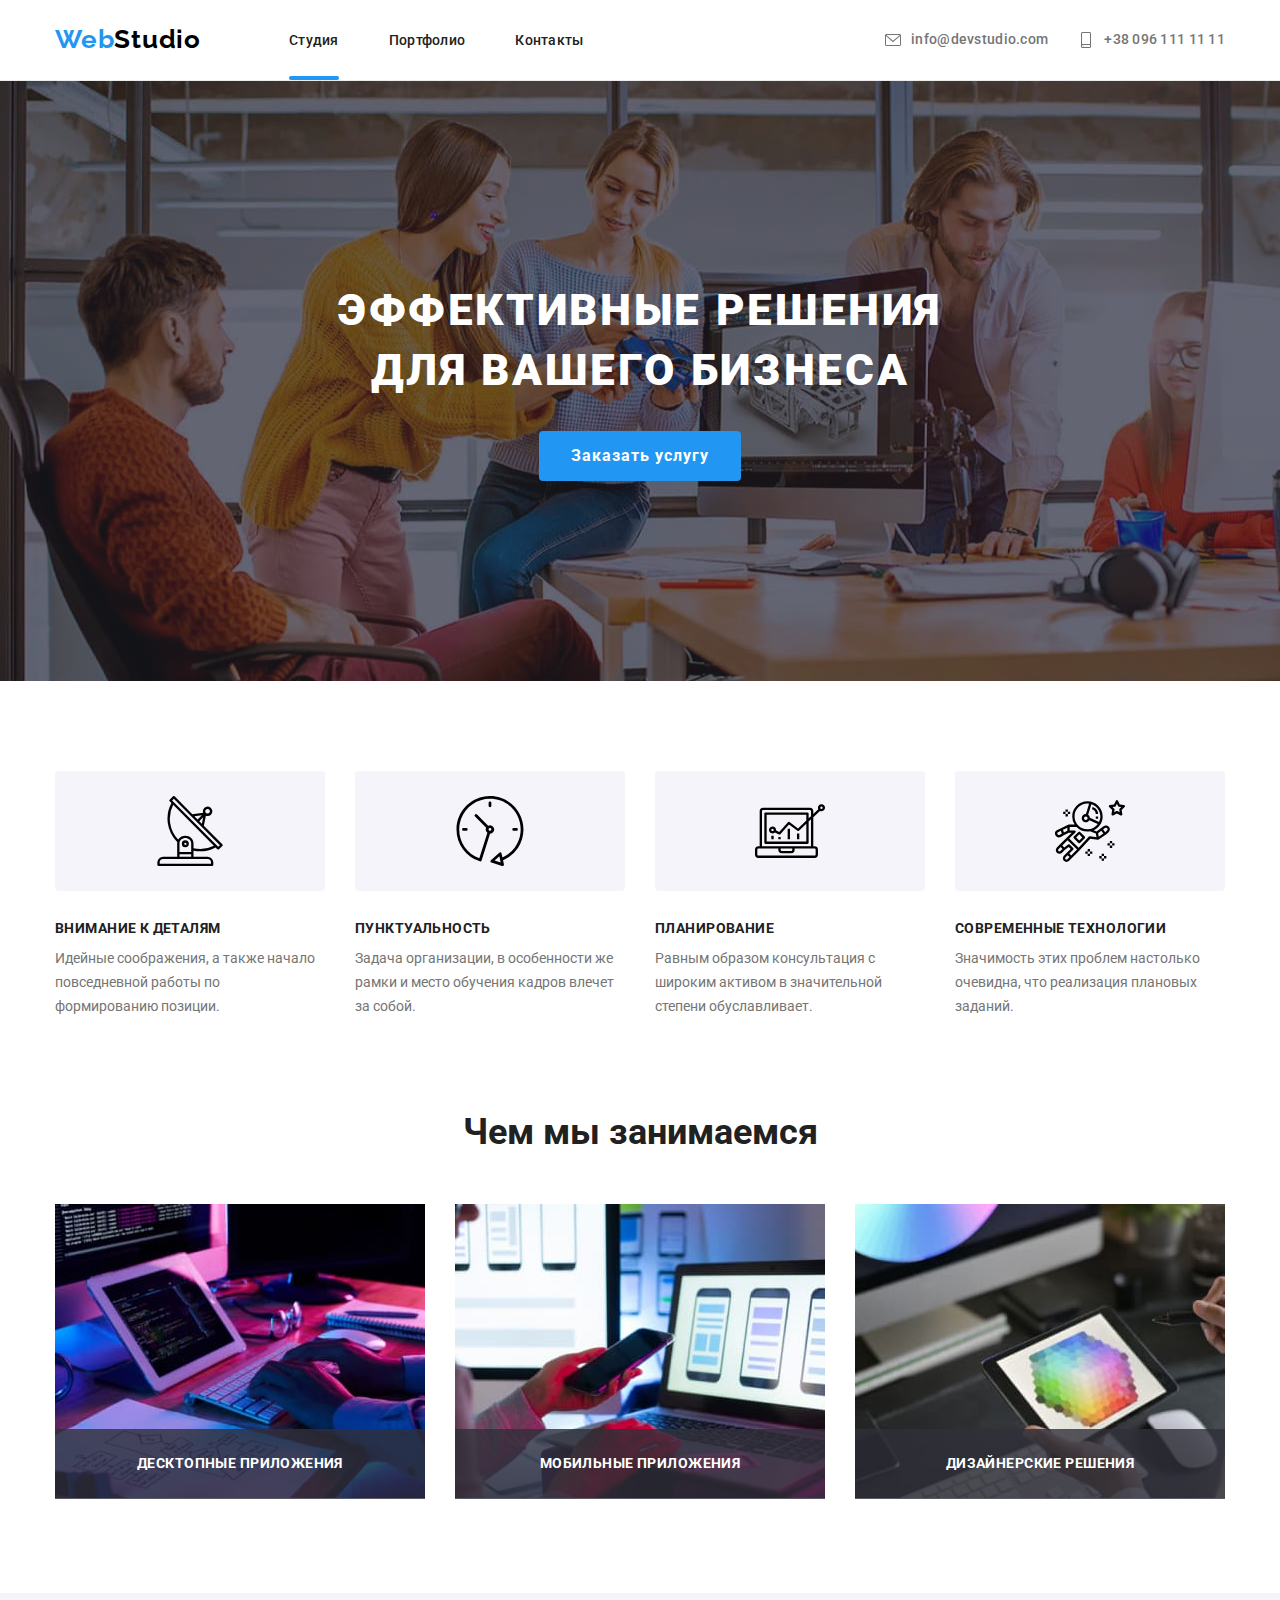
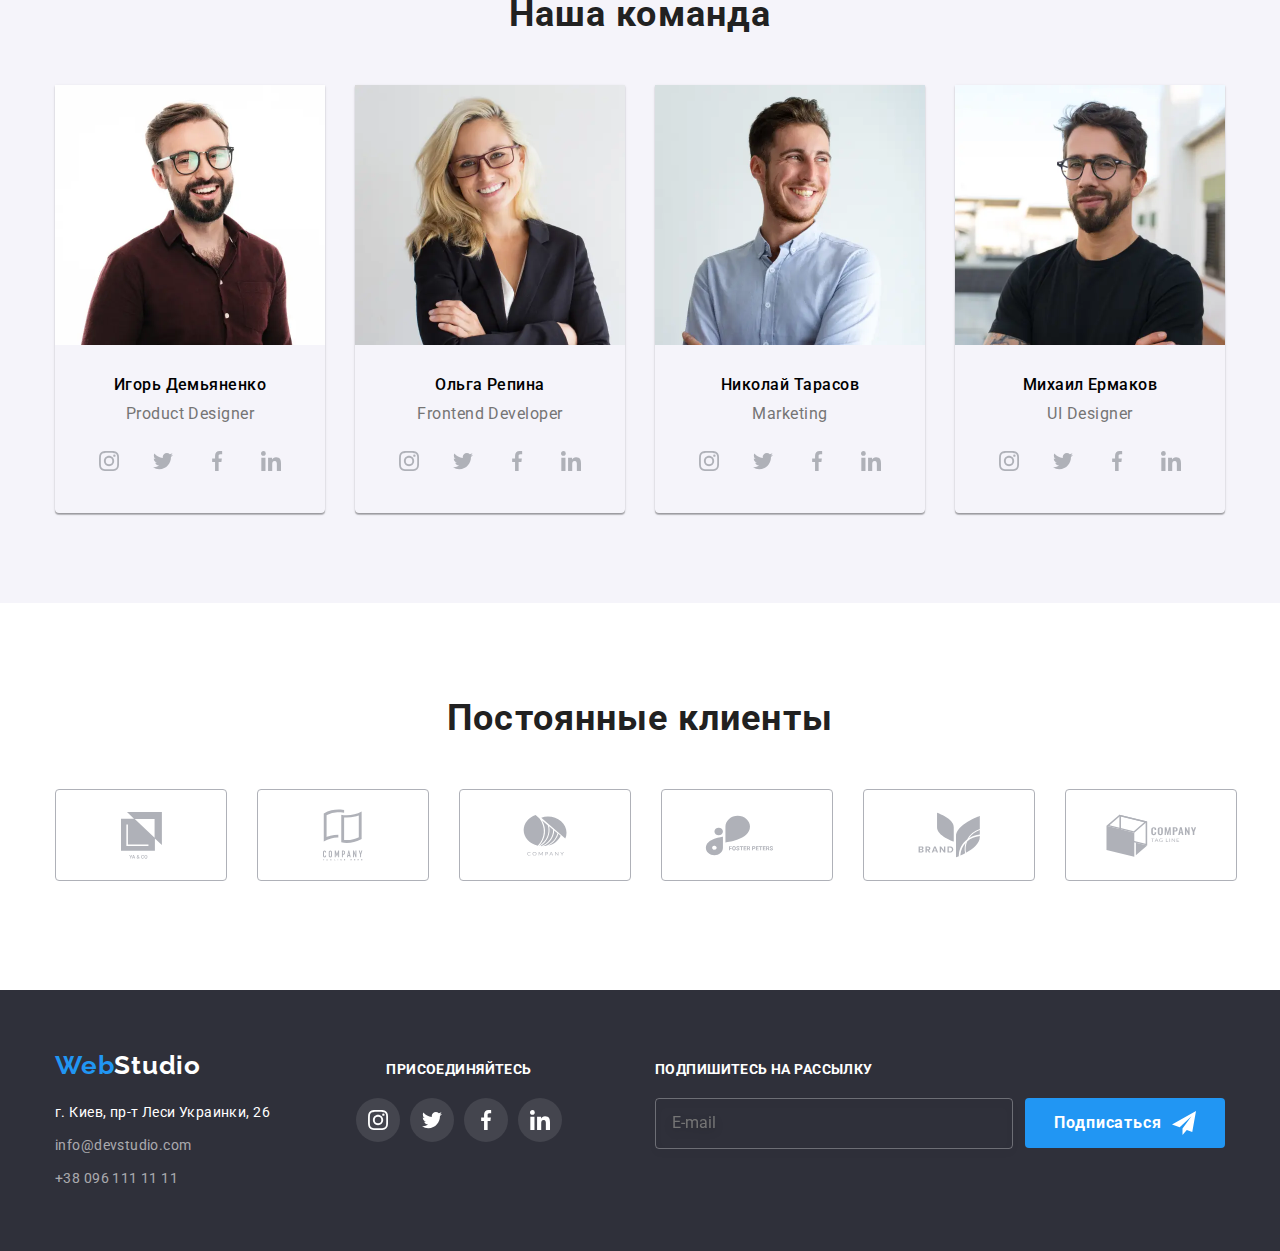
==== commit 0d6ab7f6: "фото команда" ====
--- a/index.html
+++ b/index.html
@@ -28,15 +28,16 @@
                             class="logo__weblogo">Web</span>Studio</a>
                     <ul class="nav__list list nav__list_margin">
                         <li class="nav__list-item"><a href=""
-                                class="nav__list-link   nav__meaning link nav__style current">Студия</a></li>
+                                class="nav__list-link    link nav__style current">Студия</a></li>
                         <li class="nav__list-item "><a href="portfolio.html"
                                 class="nav__list-link link nav__style">Портфолио</a>
                         </li>
                         <li class="nav__list-item"><a href="" class="nav__list-link link nav__style">Контакты</a></li>
                     </ul>
                 </nav>
-                <button class="header__mobile-menu-btn" data-menu-button>
-                    <svg class="header__mobile-menu-icon">
+                <button class="header__mobile-menu-btn" aria-expanded="false" aria-controls="mobile-menu"
+                    data-menu-button>
+                    <svg class="header__mobile-menu-icon" aria-label="Переключение мобильного меню">
                         <use href="./images/image.svg/sprite.svg#icon-menu_24px"></use>
                     </svg>
                 </button>
@@ -59,7 +60,7 @@
                 </ul>
             </div>
         </div>
-        <div class="mobile-menu is-open" data-menu>
+        <div class="mobile-menu" id="mobile-menu" data-menu>
             <div class="container mobile-menu__container">
                 <button type="button" class="mobile-menu__close" data-menu-close>
                     <svg class="mobile-menu__icon">
@@ -69,7 +70,7 @@
                 </button>
                 <ul class="mobile-menu_nav list">
                     <li class="mobile-menu__item">
-                        <a href="" class="nav__list-link nav__meaning link mobile-nav__style current">Студия</a>
+                        <a href="index.html" class="nav__list-link  link mobile-nav__style active">Студия</a>
                     </li>
                     <li class="mobile-menu__item">
                         <a href="portfolio.html" class="nav__list-link link mobile-nav__style">Портфолио</a>
@@ -81,20 +82,33 @@
                 </ul>
                 <ul class="mobile-menu_contacts list">
                     <li class="mobile-menu__item-contacts"><a href="tel:+380961111111"
-                            class="mobile-nav__contacts link">+38
+                            class="mobile-nav__contacts-phone link">+38
                             096
                             111 11 11</a>
                     </li>
-                    <li class="mobile-menu__item-contacts"><a href="tel:+380961111111"
-                            class="mobile-nav__contacts link">+38096
-                            111 11 11</a>
-                    </li>
-
-
+                    <li class="mobile-menu__item-contacts"><a href="mailto:info@devstudio.com"
+                            class="mobile-nav__contacts-email link">info@devstudio.com</a>
+                    </li>
                 </ul>
-
-            </div>
-
+                <ul class="mobile-menu__list-social list ">
+                    <li class="mobile-menu__item-social">
+                        <a href="https://www.instagram.com/" target="_blank" rel="noreferrer noopener"
+                            class="mobile-menu__item-link link">Instagram</a>
+                    </li>
+                    <li class="mobile-menu__item-social">
+                        <a href="https://twitter.com/" target="_blank" rel="noreferrer noopener"
+                            class="mobile-menu__item-link link">Twitter</a>
+                    </li>
+                    <li class="mobile-menu__item-social">
+                        <a href="https://www.facebook.com/" target="_blank" rel="noreferrer noopener"
+                            class="mobile-menu__item-link link">Facebook</a>
+                    </li>
+                    <li class="mobile-menu__item-social">
+                        <a href="https://www.linkedin.com/" target="_blank" rel="noreferrer noopener"
+                            class="mobile-menu__item-link link">LinkedIn</a>
+                    </li>
+                </ul>
+            </div>
         </div>
     </header>
 
@@ -213,7 +227,27 @@
                 <h3 class="command__title text-title">Наша команда</h3>
                 <ul class="command__list list">
                     <li class="command__list-item">
-                        <img src="./images/comand/mob-team1.jpg" alt="Игорь Демьяненко" class="img">
+                        <picture>
+                            <source
+                                srcset="./images/comand/desktop-team1.webp 1x, ./images/comand/desktop-team1@2x.webp 2x"
+                                media="(min-width:1200px)" type="image/webp">
+                            <source
+                                srcset="./images/comand/desktop-team1.jpg 1x, ./images/comand/desktop-team1@2.jpg 2x"
+                                media="(min-width:1200px)">
+                            <source
+                                srcset="./images/comand/tablet-team1.webp 1x, ./images/comand/tablet-team1@2x.webp 2x"
+                                media="(min-width:768px)" type="image/webp">
+                            <source srcset="./images/comand/tablet-team1.jpg 1x, ./images/comand/tablet-team1@2x.jpg 2x"
+                                media="(min-width:768px)">
+                            <source srcset="./images/comand/mob-team1.webp 1x, ./images/comand/mob-team1@2x.webp 2x"
+                                media="(min-width:280px)" type="image/webp">
+                            <source srcset="./images/comand/mob-team1.jpg 1x, ./images/comand/mob-team1@2x.jpg 2x"
+                                media="(min-width:280px)">
+                            <img src="#" alt="Игорь Демьяненко" class="img">
+                        </picture>
+
+
+
                         <div class="command__card">
                             <h3 class="command__card-title">Игорь Демьяненко</h3>
                             <p class="command__card-text text-title" lang="en">Product Designer</p>
@@ -254,7 +288,24 @@
                         </div>
                     </li>
                     <li class="command__list-item">
-                        <img src="./images/comand/mob-team2.jpg" alt="Ольга Репина" class="img">
+                        <picture>
+                            <source
+                                srcset="./images/comand/desktop-team2.webp 1x, ./images/comand/desktop-team2@2x.webp 2x"
+                                media="(min-width:1200px)" type="image/webp">
+                            <source
+                                srcset="./images/comand/desktop-team2.jpg 1x, ./images/comand/desktop-team2@2.jpg 2x"
+                                media="(min-width:1200px)">
+                            <source
+                                srcset="./images/comand/tablet-team2.webp 1x, ./images/comand/tablet-team2@2x.webp 2x"
+                                media="(min-width:768px)" type="image/webp">
+                            <source srcset="./images/comand/tablet-team2.jpg 1x, ./images/comand/tablet-team2@2x.jpg 2x"
+                                media="(min-width:768px)">
+                            <source srcset="./images/comand/mob-team2.webp 1x, ./images/comand/mob-team2@2x.webp 2x"
+                                media="(min-width:280px)" type="image/webp">
+                            <source srcset="./images/comand/mob-team2.jpg 1x, ./images/comand/mob-team2@2x.jpg 2x"
+                                media="(min-width:280px)">
+                            <img src="#" alt="Ольга Репина" class="img">
+                        </picture>
                         <div class="command__card">
                             <h3 class="command__card-title text-title">Ольга Репина</h3>
                             <p class="command__card-text text-title" lang="en">Frontend Developer</p>
@@ -298,7 +349,25 @@
                         </div>
                     </li>
                     <li class="command__list-item">
-                        <img src="./images/comand/mob-team3.jpg" alt="Николай Тарасов" class="img">
+                        <picture>
+                            <source
+                                srcset="./images/comand/desktop-team3.webp 1x, ./images/comand/desktop-team3@2x.webp 2x"
+                                media="(min-width:1200px)" type="image/webp">
+                            <source
+                                srcset="./images/comand/desktop-team3.jpg 1x, ./images/comand/desktop-team3@2.jpg 2x"
+                                media="(min-width:1200px)">
+                            <source
+                                srcset="./images/comand/tablet-team3.webp 1x, ./images/comand/tablet-team3@2x.webp 2x"
+                                media="(min-width:768px)" type="image/webp">
+                            <source srcset="./images/comand/tablet-team3.jpg 1x, ./images/comand/tablet-team3@2x.jpg 2x"
+                                media="(min-width:768px)">
+                            <source srcset="./images/comand/mob-team3.webp 1x, ./images/comand/mob-team3@2x.webp 2x"
+                                media="(min-width:280px)" type="image/webp">
+                            <source srcset="./images/comand/mob-team3.jpg 1x, ./images/comand/mob-team3@2x.jpg 2x"
+                                media="(min-width:280px)">
+                            <img src=".#" alt="Николай Тарасов" class="img">
+                        </picture>
+
                         <div class="command__card">
                             <h3 class="command__card-title text-title">Николай Тарасов</h3>
                             <p class="command__card-text text-title" lang="en">Marketing</p>
@@ -343,7 +412,26 @@
                         </div>
                     </li>
                     <li class="command__list-item">
-                        <img src="./images/comand/mob-team4.jpg" alt="Михаил Ермаков" class="img">
+                        <picture>
+                            <source
+                                srcset="./images/comand/desktop-team4.webp 1x, ./images/comand/desktop-team4@2x.webp 2x"
+                                media="(min-width:1200px)" type="image/webp">
+                            <source
+                                srcset="./images/comand/desktop-team4.jpg 1x, ./images/comand/desktop-team4@2.jpg 2x"
+                                media="(min-width:1200px)">
+                            <source
+                                srcset="./images/comand/tablet-team4.webp 1x, ./images/comand/tablet-team4@2x.webp 2x"
+                                media="(min-width:768px)" type="image/webp">
+                            <source srcset="./images/comand/tablet-team4.jpg 1x, ./images/comand/tablet-team4@2x.jpg 2x"
+                                media="(min-width:768px)">
+                            <source srcset="./images/comand/mob-team4.webp 1x, ./images/comand/mob-team4@2x.webp 2x"
+                                media="(min-width:280px)" type="image/webp">
+                            <source srcset="./images/comand/mob-team4.jpg 1x, ./images/comand/mob-team4@2x.jpg 2x"
+                                media="(min-width:280px)">
+                            <img src="#" alt="Михаил Ермаков" class="img">
+                        </picture>
+
+
                         <div class="command__card">
                             <h3 class="command__card-title text-title">Михаил Ермаков</h3>
                             <p class="command__card-text text-title" lang="en">UI Designer</p>
@@ -446,7 +534,7 @@
 
     <footer class="footer">
         <div class="container">
-            <div class="footer__block-desctop">
+            <div class="footer__block-desktop">
                 <div class="footer__footer-block">
                     <div class="footer__address-block">
                         <a href="index.html" class="logo logo-footer--white logo-footer__logo link"><span
@@ -577,11 +665,8 @@
                         </p>
 
                     </div>
-
                     <button type="submit" class="license__button-submit button" data-modal-open>Отправить</button>
-
                 </form>
-
             </div>
         </div>
     </div>
--- a/css/main.min.css
+++ b/css/main.min.css
@@ -1,2 +1,2 @@
-*,::after,::before{box-sizing:border-box}:root{-moz-tab-size:4;tab-size:4}html{line-height:1.15;-webkit-text-size-adjust:100%}body{margin:0}body{font-family:system-ui,-apple-system,'Segoe UI',Roboto,Helvetica,Arial,sans-serif,'Apple Color Emoji','Segoe UI Emoji'}hr{height:0;color:inherit}abbr[title]{text-decoration:underline dotted}b,strong{font-weight:bolder}code,kbd,pre,samp{font-family:ui-monospace,SFMono-Regular,Consolas,'Liberation Mono',Menlo,monospace;font-size:1em}small{font-size:80%}sub,sup{font-size:75%;line-height:0;position:relative;vertical-align:baseline}sub{bottom:-.25em}sup{top:-.5em}table{text-indent:0;border-color:inherit}button,input,optgroup,select,textarea{font-family:inherit;font-size:100%;line-height:1.15;margin:0}button,select{text-transform:none}[type=button],[type=reset],[type=submit],button{-webkit-appearance:button}::-moz-focus-inner{border-style:none;padding:0}:-moz-focusring{outline:1px dotted ButtonText}:-moz-ui-invalid{box-shadow:none}legend{padding:0}progress{vertical-align:baseline}::-webkit-inner-spin-button,::-webkit-outer-spin-button{height:auto}[type=search]{-webkit-appearance:textfield;outline-offset:-2px}::-webkit-search-decoration{-webkit-appearance:none}::-webkit-file-upload-button{-webkit-appearance:button;font:inherit}summary{display:list-item}.visually-hidden{position:absolute;width:1px;height:1px;margin:-1px;border:0;padding:0;white-space:nowrap;clip-path:inset(100%);clip:rect(0 0 0 0);overflow:hidden}.container{margin:0 auto;padding-left:15px;padding-right:15px}@media screen and (min-width: 480px){.container{width:480px;margin:0 auto}}@media screen and (min-width: 768px){.container{width:768px;margin:0 auto}}@media screen and (min-width: 1200px){.container{width:1200px;margin:0 auto}}body{color:#757575;font-family:'Roboto', sans-serif;background-color:#fff}.text-title{margin-top:0;margin-bottom:0}.list{margin:0;padding:0;list-style:none}.link{text-decoration:none}.img{display:block;max-width:100%;height:auto}.current{color:#2196F3;transition:color 250ms cubic-bezier(0.4, 0, 0.2, 1)}.current::after{position:absolute;display:block;content:"";width:100%;height:4px;bottom:0;background:#2196F3;border-radius:2px}.header{border-bottom:1px solid #ECECEC}.header__section{display:flex;justify-content:space-between;align-items:center}@media screen and (min-width: 1200px){.header__section{align-items:baseline}}.header__mobile-menu-btn{background-color:transparent;padding:0;border:0;line-height:0;width:40px;height:40px}@media screen and (min-width: 768px){.header__mobile-menu-btn{display:none}}.header__mobile-menu-btn:focus .header__mobile-menu-icon,.header__mobile-menu-btn:hover .header__mobile-menu-icon{fill:#2196F3}.header__mobile-menu-icon{width:24px;height:16px;transition:fill 250ms cubic-bezier(0.4, 0, 0.2, 1)}.nav{display:flex;align-items:center}@media screen and (min-width: 768px){.nav__list_margin{margin-left:88px}}@media screen and (min-width: 1200px){.nav__list_margin{margin-left:93px}}.nav__list-item--contacts{margin-bottom:10px}.nav__list-item--contacts:last-child{margin-bottom:0}@media screen and (min-width: 1200px){.nav__list-item--contacts{margin-right:30px;margin-bottom:0}.nav__list-item--contacts:last-child{margin-right:0}}.nav__list-item{margin-right:50px}.nav__list-item:last-child{margin-right:0}.nav__list-link:hover,.nav__list-link:focus,.nav__list-link:hover::after,.nav__list-link:focus::after{color:#2196F3}.nav__list-contacts{align-items:center;display:none;padding-top:21px;padding-bottom:21px}@media screen and (min-width: 768px){.nav__list-contacts{display:block}}@media screen and (min-width: 1200px){.nav__list-contacts{display:flex}}@media screen and (min-width: 1200px){.nav__list-item:last-child{margin-left:auto;margin-right:0}}.nav__contacts:hover,.nav__contacts:focus,.nav__icon:focus,.nav__icon:hover{color:#2196F3;fill:#2196F3}.nav__style{font-size:14px;font-weight:500;letter-spacing:.02em;font-style:normal;line-height:1.14;color:#212121;position:relative;padding-top:32px;padding-bottom:32px;transition:color 250ms cubic-bezier(0.4, 0, 0.2, 1)}.nav__list{width:294px;left:453px;top:32px;display:none}@media screen and (min-width: 768px){.nav__list{display:flex;margin-left:88px}}@media screen and (min-width: 1200px){.nav__list{display:flex}}.nav__contacts{justify-content:center;align-items:center;font-size:14px;font-weight:500;letter-spacing:.02em;font-style:normal;line-height:1.14;color:#757575;transition:color 250ms cubic-bezier(0.4, 0, 0.2, 1);display:none}@media screen and (min-width: 768px){.nav__contacts{display:block}}@media screen and (min-width: 1200px){.nav__contacts{display:flex}}.nav__icon{width:16px;height:16px;margin-right:10px;fill:currentColor;transition:fill 250ms cubic-bezier(0.4, 0, 0.2, 1)}@media screen and (min-width: 1200px){.nav__icon{display:block}}.hero{padding-top:118px;padding-bottom:118px;background-color:#2F303A;text-align:center;background-repeat:no-repeat;background-size:cover;background-image:linear-gradient(rgba(47,48,58,0.4), rgba(47,48,58,0.4)),url("../images/hero/mobile-img.jpg")}@media (min-device-pixel-ratio: 2), (min-resolution: 192dpi), (min-resolution: 2dppx){.hero{background-image:linear-gradient(rgba(47,48,58,0.4), rgba(47,48,58,0.4)),url("../images/hero/mobile-img@2x.jpg")}}@media screen and (min-width: 768px){.hero{background-image:linear-gradient(rgba(47,48,58,0.4), rgba(47,48,58,0.4)),url("../images/hero/table-img.jpg")}}@media screen and (min-width: 768px) and (min-device-pixel-ratio: 2), screen and (min-width: 768px) and (min-resolution: 192dpi), screen and (min-width: 768px) and (min-resolution: 2dppx){.hero{background-image:linear-gradient(rgba(47,48,58,0.4), rgba(47,48,58,0.4)),url("../images/hero/table-img@2x.jpg")}}@media screen and (min-width: 1200px){.hero{padding-top:200px;padding-bottom:200px;background-image:linear-gradient(rgba(47,48,58,0.4), rgba(47,48,58,0.4)),url("../images/hero/hero.jpg")}}@media screen and (min-width: 1200px) and (min-device-pixel-ratio: 2), screen and (min-width: 1200px) and (min-resolution: 192dpi), screen and (min-width: 1200px) and (min-resolution: 2dppx){.hero{background-image:linear-gradient(rgba(47,48,58,0.4), rgba(47,48,58,0.4)),url("../images/hero/hero@2.jpg")}}.hero__title{font-size:26px;font-weight:900;letter-spacing:.06em;font-style:normal;line-height:1.62;margin-top:0;margin-bottom:30px;color:#fff;text-transform:uppercase}@media screen and (min-width: 1200px){.hero__title{font-size:44px;font-weight:900;letter-spacing:.06em;font-style:normal;line-height:1.36}}.hero__button{display:flex;justify-content:center}.features{padding-bottom:60px;color:#212121;font-size:36px;line-height:1.16}.features__block-icon{display:flex;justify-content:center;height:120px;align-items:center;background:#F5F4FA;border-radius:4px;margin-bottom:30px}@media screen and (min-width: 1200px){.features{padding-bottom:94px}}.features__title{margin-bottom:10px;font-size:14px;font-weight:700;letter-spacing:.03em;font-style:normal;line-height:1.14;color:#212121;text-transform:uppercase;text-align:center}@media screen and (min-width: 768px){.features__title{text-align:start}}.features__text{color:#757575;font-weight:400;font-size:14px;line-height:1.71}.features__icon{width:70px;height:70px}.features__list{padding-top:60px}@media screen and (min-width: 768px){.features__list{display:flex;flex-wrap:wrap;margin-left:-30px}}@media screen and (min-width: 1200px){.features__list{display:flex;margin-left:-30px}}.features__list-item{margin-bottom:30px}@media screen and (min-width: 480px){.features__list-item{margin-top:30px}}@media screen and (min-width: 768px){.features__list-item{margin-bottom:0;margin-left:30px;margin-top:30px;flex-basis:calc((100% - 60px) / 2)}}@media screen and (min-width: 768px) and (min-width: 1200px){.features__list-item{margin-bottom:0;margin-left:30px;margin-top:30px;flex-basis:calc((100% - 120px) / 4)}}.command{padding-bottom:60px;background-color:#F5F4FA}.command__card-title{font-size:16px;font-weight:500;letter-spacing:.03em;font-style:normal;line-height:1.19;margin-top:0;margin-bottom:10px;color:#000;text-align:center}.command__card-text{font-size:16px;font-weight:400;letter-spacing:.03em;font-style:normal;line-height:1.19;margin-top:0;text-align:center}.command__social-list{display:flex;justify-content:space-between;margin-top:16px}.command__card{display:block;margin-top:30px;text-align:center;padding-left:40px;padding-right:40px;padding-bottom:20px}@media screen and (min-width: 480px){.command__card{padding-left:122px;padding-right:122px;padding-bottom:24px}}@media screen and (min-width: 768px){.command__card{padding-left:74px;padding-right:74px;padding-bottom:24px}}@media screen and (min-width: 1200px){.command__card{padding-bottom:30px;padding-left:32px;padding-right:32px}}.command__title{font-size:28px;font-weight:700;letter-spacing:.03em;font-style:normal;line-height:1.18;text-align:center;margin-bottom:30px;padding-top:60px;color:#212121}@media screen and (min-width: 1200px){.command__title{font-size:36px;font-weight:700;letter-spacing:.03em;font-style:normal;line-height:1.17;margin-bottom:50px;padding-top:0}}@media screen and (min-width: 280px){.command__list{display:block;margin-bottom:30px}}@media screen and (min-width: 768px){.command__list{display:flex;flex-wrap:wrap;margin-left:-30px;margin-top:-30px}}@media screen and (min-width: 1200px){.command__list{display:flex;margin-left:-30px;margin-top:-30px}}.command__list-item{margin-bottom:30px;box-shadow:0px 1px 3px rgba(0,0,0,0.12),0px 1px 1px rgba(0,0,0,0.14),0px 2px 1px rgba(0,0,0,0.2);border-radius:0px 0px 4px 4px}@media screen and (min-width: 768px){.command__list-item{display:flex;flex-wrap:wrap;margin-bottom:0;margin-left:30px;margin-top:30px;flex-basis:calc((100% - 60px) / 2)}}@media screen and (min-width: 1200px){.command__list-item{margin-bottom:0;margin-left:30px;margin-top:30px;flex-basis:calc((100% - 120px) / 4)}}.command__icon-link{display:flex;justify-content:center;align-items:center;border-radius:50%;width:44px;height:44px;color:#AFB1B8;transition:background-color 250ms cubic-bezier(0.4, 0, 0.2, 1)}.command__icon-link:hover,.command__icon-link:focus{background-color:#2196F3}.command__icon-link:hover .command__icon,.command__icon-link:focus .command__icon{fill:#fff}.command__social-list-icon:last-child{margin-right:0}.command__social-list-icon{margin-right:10px}.command__icon{width:20px;height:20px;fill:currentColor;transition:fill 250ms cubic-bezier(0.4, 0, 0.2, 1)}.work__list-item{position:relative;width:370px;height:295px}.work__list-item:nth-child(-n+2){margin-left:0;margin-right:30px}.work__description-title{font-size:14px;font-weight:700;letter-spacing:.03em;font-style:normal;line-height:1.14;text-align:center;text-transform:uppercase;color:#fff}.work__block{padding-bottom:94px;display:none}@media screen and (min-width: 1200px){.work__block{display:block}}.work__title{margin-top:0;margin-bottom:50px;padding-top:0;color:#212121;font-weight:700;font-size:36px;line-height:1.16;text-align:center}.work__description{display:flex;align-items:center;justify-content:center;position:absolute;bottom:0;width:100%;height:70px;margin:0;background:rgba(47,48,58,0.8)}@media screen and (min-width: 1200px){.work__list{display:flex}}.clients{padding-top:60px;padding-bottom:60px}@media screen and (min-width: 1200px){.clients{padding-top:94px;padding-bottom:109px}}.clients__title{text-align:center;margin-bottom:30px;font-size:28px;font-weight:700;letter-spacing:.03em;font-style:normal;line-height:1.18;color:#212121}@media screen and (min-width: 1200px){.clients__title{font-size:36px;font-weight:700;letter-spacing:.03em;font-style:normal;line-height:1.17;margin-bottom:50px}}@media screen and (max-width: 319px){.clients__list{display:block}}@media screen and (min-width: 480px){.clients__list{display:flex;flex-wrap:wrap;margin-left:-30px;margin-top:-30px}}@media screen and (min-width: 1200px){.clients__list{flex-wrap:nowrap}}@media screen and (max-width: 479px){.clients__item{margin-bottom:30px}}@media screen and (min-width: 480px){.clients__item{margin-left:30px;margin-top:30px;flex-basis:calc((100% - 2*30px) / 2)}}@media screen and (min-width: 768px){.clients__item{margin-left:30px;margin-top:30px;flex-basis:calc((100% - 3*30px) / 3)}}@media screen and (min-width: 1200px){.clients__item{margin-left:30px;margin-top:30px;flex-basis:calc((100% - 4*30px) / 5)}}.clients__icon{fill:#AFB1B8;transition:fill 250ms cubic-bezier(0.4, 0, 0.2, 1)}.clients__icon-link{display:flex;justify-content:center;align-items:center;height:92px;border:1px solid #AFB1B8;box-sizing:border-box;border-radius:4px;transition:border 250ms cubic-bezier(0.4, 0, 0.2, 1)}@media screen and (min-width: 1200px){.clients__icon-link{width:172px}}.clients__icon-link:hover,.clients__icon-link:focus{border:1px solid #2196F3}.clients__icon-link:hover .clients__icon,.clients__icon-link:focus .clients__icon{fill:#2196F3}.footer{background-color:#2F303A;padding-top:60px;padding-bottom:60px}@media screen and (min-width: 768px){.footer{display:flex}}@media screen and (min-width: 1200px){.footer{display:flex}}.footer__footer-block{text-align:center}@media screen and (min-width: 768px){.footer__footer-block{display:flex;justify-content:center;align-items:baseline;text-align:center}}@media screen and (min-width: 1200px){.footer__footer-block{display:flex;text-align:start;margin:0}}@media screen and (min-width: 1200px){.footer__block-desctop{display:flex;align-items:baseline}}.footer__address{font-size:14px;font-weight:400;letter-spacing:.03em;font-style:normal;line-height:1.71;display:block;color:#fff;margin-top:0;margin-bottom:0}@media screen and (max-width: 768px){.footer__address{margin-bottom:60px}}@media screen and (min-width: 1200px){.footer__address{width:231px}}.footer__address-name,.footer__address-list .footer__address-list-item{font-size:14px;font-weight:400;letter-spacing:.03em;font-style:normal;line-height:1.71;margin-bottom:9px}.footer__address-list-item:last-child{margin-bottom:0px}.footer__address-list .footer__contacts{color:rgba(255,255,255,0.6);transition:color 250ms cubic-bezier(0.4, 0, 0.2, 1)}.footer__address-list .footer__contacts:hover,.footer__address-list .footer__contacts:focus{color:#2196F3}.footer__social-section{text-align:center}@media screen and (min-width: 480px){.footer__social-section{margin-top:60px}}@media screen and (min-width: 768px){.footer__social-section{margin-left:165px;margin-top:0}}@media screen and (min-width: 1200px){.footer__social-section{width:206px;margin-left:70px;align-items:baseline;margin-top:0}}.footer__social-list{display:flex;justify-content:center}.footer__icon{display:flex;align-items:center;width:20px;height:20px;fill:#fff}.footer__link-social{display:flex;justify-content:center;align-items:center;border-radius:50%;width:44px;height:44px;background:rgba(255,255,255,0.1);transition:background-color 250ms cubic-bezier(0.4, 0, 0.2, 1)}.footer__link-social:hover,.footer__link-social:focus{background-color:#2196F3}.footer__icon-item{display:flex;margin-right:10px}.footer__icon-item:last-child{margin-right:0}.footer__text{text-transform:uppercase;font-size:14px;font-weight:700;letter-spacing:.03em;font-style:normal;line-height:1.14;margin-top:0;margin-bottom:20px;color:#fff}.subscribe{text-align:center;margin-top:60px}@media screen and (min-width: 1200px){.subscribe{margin-top:0;text-align:start;margin-left:93px}}.subscribe__input:hover,.subscribe__input:focus{border-color:#2196F3;outline:none}@media screen and (min-width: 768px){.subscribe__container{display:block}}@media screen and (min-width: 1200px){.subscribe__container{display:flex;justify-content:flex-end}}.subscribe__input{display:flex;width:100%;padding-top:15px;padding-bottom:15px;padding-left:16px;color:#fff;border:1px solid rgba(255,255,255,0.3);box-sizing:border-box;filter:drop-shadow(0px 4px 4px rgba(0,0,0,0.15));border-radius:4px;background-color:transparent;transition:border-color 250ms cubic-bezier(0.4, 0, 0.2, 1)}@media screen and (min-width: 768px) and (min-width: 1200px){.subscribe__input{width:358px;justify-content:center;margin-right:0}}.button-submit__icon{display:flex;position:absolute;align-items:center}.button-submit__input-icon{display:block;margin-left:10px;width:24px;height:24px}.button-submit{text-align:center;margin-left:auto;margin-right:auto;margin-top:20px;width:200px;height:50px}@media screen and (min-width: 768px){.button-submit{text-align:center;margin-left:291px;margin-right:277px;margin-top:20px}}@media screen and (min-width: 1200px){.button-submit{margin-left:12px;margin-right:0;margin-top:0}}.portfolio{padding-top:94px;padding-bottom:91px}.portfolio__list-filter{display:flex;margin-top:0;margin-bottom:34px;justify-content:center}.portfolio__button:nth-child(-n+4){margin-left:0;margin-right:8px}.portfolio__filters{font-size:16px;font-weight:500;letter-spacing:.03em;font-style:normal;line-height:1.63;padding:6px 22px;border-radius:4px;border:#2196F3;min-width:73px;color:#212121;background:#F5F4FA;text-align:center;cursor:pointer;transition:box-shadow 250ms cubic-bezier(0.4, 0, 0.2, 1),background-color 250ms cubic-bezier(0.4, 0, 0.2, 1),color 250ms cubic-bezier(0.4, 0, 0.2, 1)}.portfolio__filters:hover,.portfolio__filters:focus{box-shadow:0px 3px 1px rgba(0,0,0,0.1),0px 1px 2px rgba(0,0,0,0.08),0px 2px 2px rgba(0,0,0,0.12);background-color:#2196F3;color:#fff}.portfolio__list{list-style:none;display:flex;flex-wrap:wrap;margin-left:-30px;margin-top:-30px}.portfolio__list-item{flex-basis:calc((100% - 90px) / 3);margin-left:30px;margin-top:30px}.portfolio__link:hover,.portfolio__link:focus{box-shadow:0px 1px 1px rgba(0,0,0,0.12),0px 4px 4px rgba(0,0,0,0.06),1px 4px 6px rgba(0,0,0,0.16)}.portfolio__card-border{border-bottom:1px solid #eee;border-right:1px solid #eee;border-left:1px solid #eee;box-sizing:border-box;padding:20px 24px}.portfolio__title{font-size:18px;font-weight:700;letter-spacing:.03em;font-style:normal;line-height:2;color:#000;margin-bottom:4px}.portfolio__text{font-size:16px;font-weight:400;letter-spacing:.03em;font-style:normal;line-height:1.88;color:#757575}.portfolio__img-section{display:block;position:relative;overflow:hidden}.portfolio__link{display:block;position:relative}.portfolio__description{font-size:18px;font-weight:400;letter-spacing:.03em;font-style:normal;line-height:1.56;display:block;position:absolute;width:100%;height:100%;padding-top:63px;padding-left:23px;padding-right:23px;background:rgba(33,150,243,0.9);color:#fff;transform:translateY(100%);transition:transform 250ms cubic-bezier(0.4, 0, 0.2, 1)}.portfolio__link:hover .portfolio__description,.portfolio__link:focus .portfolio__description{transform:translateY(-100%)}.backdrop{position:fixed;top:0;left:0;width:100%;height:100%;background:rgba(0,0,0,0.2);opacity:1;transition:opacity 250ms cubic-bezier(0.4, 0, 0.2, 1)}.backdrop.is-hidden{opacity:0;visibility:hidden;pointer-events:none}.backdrop__conteiner{position:absolute;width:528px;top:50%;left:50%;padding:40px;transform:translate(-50%, -50%);background:#fff;box-shadow:0px 1px 3px rgba(0,0,0,0.12),0px 1px 1px rgba(0,0,0,0.14),0px 2px 1px rgba(0,0,0,0.2);border-radius:4px}.license{display:flex;justify-content:center;align-items:center;margin-bottom:30px}.license__checkbox-container{position:relative;display:flex;align-items:center}.license__checkbox{width:1px;height:1px;margin:-1px;border:0;padding:0;white-space:nowrap;clip-path:inset(100%);clip:rect(0 0 0 0);overflow:hidden}.license__icon-checkbox{display:flex;position:relative;justify-content:center;align-items:center;width:16px;height:15px;margin-right:9px;border:2px solid #212121;border-radius:2px;transition:background-color 250ms cubic-bezier(0.4, 0, 0.2, 1),border-color 250ms cubic-bezier(0.4, 0, 0.2, 1),background-origin 250ms cubic-bezier(0.4, 0, 0.2, 1)}.license__icon-checkbox:hover,.license__checkbox:focus+.license__icon-checkbox{border-color:#2196F3}.license__checkbox:checked+.license__icon-checkbox{background-color:#2196F3;border-color:#2196F3;background-origin:border-box}.license__checkbox-text{font-size:14px;font-weight:400;letter-spacing:.03em;font-style:normal;line-height:1.71;display:inline-block;color:#757575}.license__checkbox-text-doc{color:#2196F3;text-decoration-line:underline}.license__input-icon-checkbox{display:block;position:absolute;width:16px;height:15px;cursor:pointer}.license__button-submit{width:200px;height:50px;margin-left:auto;margin-right:auto}.button{display:flex;padding:10px 32px;border-radius:4px;border:#2196F3;min-width:200px;font-size:16px;font-weight:700;letter-spacing:.06em;font-style:normal;line-height:1.88;background:#2196F3;box-shadow:rgba(0,0,0,0.15);color:#fff;align-items:center;justify-content:center;text-align:center;cursor:pointer;transition:background 250ms cubic-bezier(0.4, 0, 0.2, 1),box-shadow 250ms cubic-bezier(0.4, 0, 0.2, 1)}.button:hover,.button:focus,.button-submit:hover,.button-submit:focus{background:#188CE8;box-shadow:rgba(0,0,0,0.15)}.footer__submit-button:hover,.footer__submit-button:focus{background:#188CE8;box-shadow:rgba(0,0,0,0.15)}.logo{display:block;font-size:26px;font-weight:700;letter-spacing:.03em;font-style:normal;line-height:1.19;padding-top:24px;padding-bottom:25px;color:#000;font-family:'Raleway', sans-serif;animation:pulse 500ms 6 cubic-bezier(0.4, 0, 0.2, 1) 250ms}.logo__weblogo{color:#2196F3;font-size:26px;font-weight:700;letter-spacing:.03em;font-style:normal;line-height:1.19}.logo-footer--white{color:#fff;animation:none}.logo-footer__logo{padding:0;margin-bottom:20px}.modal__link-close{position:absolute;display:flex;justify-content:center;align-items:center;border-radius:50%;padding:0;top:8px;right:8px;width:30px;height:30px;background:#fff;border:1px solid rgba(0,0,0,0.1);box-sizing:border-box;cursor:pointer}.modal__icon{width:18px;height:18px;transition:fill 250ms cubic-bezier(0.4, 0, 0.2, 1)}.modal__link-close:hover .modal__icon,.modal__icon:hover,.modal__link-close:focus .modal__icon{fill:#2196F3}.form{flex-direction:column}.form__input-icon{display:block;position:absolute;width:18px;height:18px;top:50%;left:12px;transform:translateY(-50%);transition:fill 250ms cubic-bezier(0.4, 0, 0.2, 1);cursor:pointer}.form__icon:focus-within>.form__input-icon,.form__icon:hover>.form__input-icon{fill:#2196F3}.form__feedback-input{display:flex;width:100%;height:120px;padding:12px 16px;border:1px solid rgba(33,33,33,0.2);border-radius:4px;resize:none;margin-bottom:20px;cursor:pointer;outline:none}.form__feedback-input::placeholder{color:rgba(117,117,117,0.5)}.form__input:hover,.form__feedback-input:hover,.form__feedback-input:focus,.form__input:focus{border-color:#2196F3;outline:none}.form__title{font-size:20px;font-weight:700;letter-spacing:.03em;font-style:normal;line-height:1.15;text-align:center;margin-bottom:10px;color:#212121}.form__user{display:block;margin-bottom:4px}.form__description{font-size:12px;font-weight:400;letter-spacing:.03em;font-style:.01em;line-height:1.17;display:block;margin-bottom:4px;color:#757575}.form__icon{position:relative;display:block;width:100%;margin-bottom:10px}.form__input{display:flex;width:100%;height:40px;padding-left:35px;border:1px solid rgba(33,33,33,0.2);box-sizing:border-box;border-radius:4px;transition:border-color 250ms cubic-bezier(0.4, 0, 0.2, 1);cursor:pointer}.mobile-menu{position:fixed;top:0;left:0;width:100vw;height:100vw;background:#FFFFFF;opacity:0;visibility:hidden;pointer-events:none;transition:opacity 250ms cubic-bezier(0.4, 0, 0.2, 1)}@media screen and (min-width: 768px){.mobile-menu{display:none}}.mobile-menu__close:hover .mobile-menu__icon,.mobile-menu__icon:hover,.mobile-menu__close:focus .mobile-menu__icon{fill:#2196F3}.mobile-menu__container{position:relative;padding-top:48px;padding-bottom:48px}.mobile-menu.is-open{opacity:1;visibility:visible;pointer-events:auto}.mobile-menu__close{position:absolute;display:flex;justify-content:center;align-items:center;border-radius:50%;padding:0;top:10px;right:0;width:40px;height:40px;background:#fff;border:transparent;box-sizing:border-box;cursor:pointer;transition:250ms cubic-bezier(0.4, 0, 0.2, 1)}.mobile-menu__icon{width:19px;height:19px;background-color:white;transition:fill 250ms cubic-bezier(0.4, 0, 0.2, 1)}.mobile-nav__style{display:inline-block;font-size:40px;font-weight:500;letter-spacing:.02em;font-style:normal;line-height:1.18;color:#212121;position:relative;transition:color 250ms cubic-bezier(0.4, 0, 0.2, 1);margin-bottom:32px}
+*,::after,::before{box-sizing:border-box}:root{-moz-tab-size:4;tab-size:4}html{line-height:1.15;-webkit-text-size-adjust:100%}body{margin:0}body{font-family:system-ui,-apple-system,'Segoe UI',Roboto,Helvetica,Arial,sans-serif,'Apple Color Emoji','Segoe UI Emoji'}hr{height:0;color:inherit}abbr[title]{text-decoration:underline dotted}b,strong{font-weight:bolder}code,kbd,pre,samp{font-family:ui-monospace,SFMono-Regular,Consolas,'Liberation Mono',Menlo,monospace;font-size:1em}small{font-size:80%}sub,sup{font-size:75%;line-height:0;position:relative;vertical-align:baseline}sub{bottom:-.25em}sup{top:-.5em}table{text-indent:0;border-color:inherit}button,input,optgroup,select,textarea{font-family:inherit;font-size:100%;line-height:1.15;margin:0}button,select{text-transform:none}[type=button],[type=reset],[type=submit],button{-webkit-appearance:button}::-moz-focus-inner{border-style:none;padding:0}:-moz-focusring{outline:1px dotted ButtonText}:-moz-ui-invalid{box-shadow:none}legend{padding:0}progress{vertical-align:baseline}::-webkit-inner-spin-button,::-webkit-outer-spin-button{height:auto}[type=search]{-webkit-appearance:textfield;outline-offset:-2px}::-webkit-search-decoration{-webkit-appearance:none}::-webkit-file-upload-button{-webkit-appearance:button;font:inherit}summary{display:list-item}.visually-hidden{position:absolute;width:1px;height:1px;margin:-1px;border:0;padding:0;white-space:nowrap;clip-path:inset(100%);clip:rect(0 0 0 0);overflow:hidden}.container{padding-left:15px;padding-right:15px}@media screen and (min-width: 480px){.container{width:480px;margin:0 auto}}@media screen and (min-width: 768px){.container{width:768px;margin:0 auto}}@media screen and (min-width: 1200px){.container{width:1200px;margin:0 auto}}body{color:#757575;font-family:'Roboto', sans-serif;background-color:#fff}.body.modal-open{overflow:hidden}.text-title{margin-top:0;margin-bottom:0}.list{margin:0;padding:0;list-style:none}.link{text-decoration:none}.img{display:block;max-width:100%;height:auto}.current{color:#2196F3;transition:color 250ms cubic-bezier(0.4, 0, 0.2, 1)}.current::after{position:absolute;display:block;content:"";width:100%;height:4px;bottom:0;background:#2196F3;border-radius:2px}.header{border-bottom:1px solid #ECECEC}.header__section{display:flex;justify-content:space-between;align-items:center}@media screen and (min-width: 1200px){.header__section{align-items:baseline}}.header__mobile-menu-btn{background-color:transparent;padding:0;border:0;line-height:0;width:40px;height:40px}@media screen and (min-width: 768px){.header__mobile-menu-btn{display:none}}.header__mobile-menu-btn:focus .header__mobile-menu-icon,.header__mobile-menu-btn:hover .header__mobile-menu-icon{fill:#2196F3}.header__mobile-menu-icon{width:24px;height:16px;transition:fill 250ms cubic-bezier(0.4, 0, 0.2, 1)}.nav{display:flex;align-items:center}@media screen and (min-width: 768px){.nav__list_margin{margin-left:88px}}@media screen and (min-width: 1200px){.nav__list_margin{margin-left:93px}}.nav__list-item--contacts{margin-bottom:10px}.nav__list-item--contacts:last-child{margin-bottom:0}@media screen and (min-width: 1200px){.nav__list-item--contacts{margin-right:30px;margin-bottom:0}.nav__list-item--contacts:last-child{margin-right:0}}.nav__list-item{margin-right:50px}.nav__list-item:last-child{margin-right:0}.nav__list-link:hover,.nav__list-link:focus,.nav__list-link:hover::after,.nav__list-link:focus::after{color:#2196F3}.nav__list-contacts{align-items:center;display:none;padding-top:21px;padding-bottom:21px}@media screen and (min-width: 768px){.nav__list-contacts{display:block}}@media screen and (min-width: 1200px){.nav__list-contacts{display:flex}}@media screen and (min-width: 1200px){.nav__list-item:last-child{margin-left:auto;margin-right:0}}.nav__contacts:hover,.nav__contacts:focus,.nav__icon:focus,.nav__icon:hover{color:#2196F3;fill:#2196F3}.nav__style{font-size:14px;font-weight:500;letter-spacing:.02em;font-style:normal;line-height:1.14;color:#212121;position:relative;padding-top:32px;padding-bottom:32px;transition:color 250ms cubic-bezier(0.4, 0, 0.2, 1)}.nav__list{width:294px;left:453px;top:32px;display:none}@media screen and (min-width: 768px){.nav__list{display:flex;margin-left:88px}}@media screen and (min-width: 1200px){.nav__list{display:flex}}.nav__contacts{justify-content:center;align-items:center;font-size:14px;font-weight:500;letter-spacing:.02em;font-style:normal;line-height:1.14;color:#757575;transition:color 250ms cubic-bezier(0.4, 0, 0.2, 1);display:none}@media screen and (min-width: 768px){.nav__contacts{display:block}}@media screen and (min-width: 1200px){.nav__contacts{display:flex}}.nav__icon{width:16px;height:16px;margin-right:10px;fill:currentColor;transition:fill 250ms cubic-bezier(0.4, 0, 0.2, 1)}@media screen and (min-width: 1200px){.nav__icon{display:block}}.hero{padding-top:118px;padding-bottom:118px;background-color:#2F303A;text-align:center;background-repeat:no-repeat;background-size:cover;background-image:linear-gradient(rgba(47,48,58,0.4), rgba(47,48,58,0.4)),url("../images/hero/mobile-img.jpg")}@media (min-device-pixel-ratio: 2) and (max-width: 767px), (min-resolution: 192dpi), (min-resolution: 2dppx){.hero{background-image:linear-gradient(rgba(47,48,58,0.4), rgba(47,48,58,0.4)),url("../images/hero/mobile-img@2x.jpg")}}@media screen and (min-width: 768px){.hero{background-image:linear-gradient(rgba(47,48,58,0.4), rgba(47,48,58,0.4)),url("../images/hero/table-img.jpg")}}@media screen and (min-width: 768px) and (min-device-pixel-ratio: 2) and (min-width: 768px), screen and (min-width: 768px) and (min-resolution: 192dpi), screen and (min-width: 768px) and (min-resolution: 2dppx){.hero{background-image:linear-gradient(rgba(47,48,58,0.4), rgba(47,48,58,0.4)),url("../images/hero/table-img@2x.jpg")}}@media screen and (min-width: 1200px){.hero{padding-top:200px;padding-bottom:200px;background-image:linear-gradient(rgba(47,48,58,0.4), rgba(47,48,58,0.4)),url("../images/hero/hero.jpg")}}@media screen and (min-width: 1200px) and (min-device-pixel-ratio: 2) and (min-width: 1200px), screen and (min-width: 1200px) and (min-resolution: 192dpi), screen and (min-width: 1200px) and (min-resolution: 2dppx){.hero{background-image:linear-gradient(rgba(47,48,58,0.4), rgba(47,48,58,0.4)),url("../images/hero/hero@2.jpg")}}.hero__title{font-size:26px;font-weight:900;letter-spacing:.06em;font-style:normal;line-height:1.62;margin-top:0;margin-bottom:30px;color:#fff;text-transform:uppercase}@media screen and (min-width: 1200px){.hero__title{font-size:44px;font-weight:900;letter-spacing:.06em;font-style:normal;line-height:1.36}}.hero__button{display:flex;justify-content:center}.features{padding-bottom:60px;color:#212121;font-size:36px;line-height:1.16}.features__block-icon{display:flex;justify-content:center;height:120px;align-items:center;background:#F5F4FA;border-radius:4px;margin-bottom:30px}@media screen and (min-width: 1200px){.features{padding-bottom:94px}}.features__title{margin-bottom:10px;font-size:14px;font-weight:700;letter-spacing:.03em;font-style:normal;line-height:1.14;color:#212121;text-transform:uppercase;text-align:center}@media screen and (min-width: 768px){.features__title{text-align:start}}.features__text{color:#757575;font-weight:400;font-size:14px;line-height:1.71}.features__icon{width:70px;height:70px}.features__list{padding-top:60px}@media screen and (min-width: 768px){.features__list{display:flex;flex-wrap:wrap;margin-left:-30px}}@media screen and (min-width: 1200px){.features__list{display:flex;margin-left:-30px}}.features__list-item{margin-bottom:30px}@media screen and (min-width: 480px){.features__list-item{margin-top:30px}}@media screen and (min-width: 768px){.features__list-item{margin-bottom:0;margin-left:30px;margin-top:30px;flex-basis:calc((100% - 60px) / 2)}}@media screen and (min-width: 768px) and (min-width: 1200px){.features__list-item{margin-bottom:0;margin-left:30px;margin-top:30px;flex-basis:calc((100% - 120px) / 4)}}.command{padding-bottom:60px;background-color:#F5F4FA}.command__card-title{font-size:16px;font-weight:500;letter-spacing:.03em;font-style:normal;line-height:1.19;margin-top:0;margin-bottom:10px;color:#000;text-align:center}.command__card-text{font-size:16px;font-weight:400;letter-spacing:.03em;font-style:normal;line-height:1.19;margin-top:0;text-align:center}.command__social-list{display:flex;justify-content:space-between;margin-top:16px}.command__card{display:block;margin-top:30px;text-align:center;padding-left:40px;padding-right:40px;padding-bottom:20px}@media screen and (min-width: 480px){.command__card{padding-left:122px;padding-right:122px;padding-bottom:24px}}@media screen and (min-width: 768px){.command__card{padding-left:74px;padding-right:74px;padding-bottom:24px}}@media screen and (min-width: 1200px){.command__card{padding-bottom:30px;padding-left:32px;padding-right:32px}}.command__title{font-size:28px;font-weight:700;letter-spacing:.03em;font-style:normal;line-height:1.18;text-align:center;margin-bottom:30px;padding-top:60px;color:#212121}@media screen and (min-width: 1200px){.command__title{font-size:36px;font-weight:700;letter-spacing:.03em;font-style:normal;line-height:1.17;margin-bottom:50px;padding-top:0}}@media screen and (min-width: 280px){.command__list{display:block;margin-bottom:30px}}@media screen and (min-width: 768px){.command__list{display:flex;flex-wrap:wrap;margin-left:-30px;margin-top:-30px}}@media screen and (min-width: 1200px){.command__list{display:flex;margin-left:-30px;margin-top:-30px}}.command__list-item{margin-bottom:30px;box-shadow:0px 1px 3px rgba(0,0,0,0.12),0px 1px 1px rgba(0,0,0,0.14),0px 2px 1px rgba(0,0,0,0.2);border-radius:0px 0px 4px 4px}@media screen and (min-width: 768px){.command__list-item{display:flex;flex-wrap:wrap;margin-bottom:0;margin-left:30px;margin-top:30px;flex-basis:calc((100% - 60px) / 2)}}@media screen and (min-width: 1200px){.command__list-item{margin-bottom:0;margin-left:30px;margin-top:30px;flex-basis:calc((100% - 120px) / 4)}}.command__icon-link{display:flex;justify-content:center;align-items:center;border-radius:50%;width:44px;height:44px;color:#AFB1B8;transition:background-color 250ms cubic-bezier(0.4, 0, 0.2, 1)}.command__icon-link:hover,.command__icon-link:focus{background-color:#2196F3}.command__icon-link:hover .command__icon,.command__icon-link:focus .command__icon{fill:#fff}.command__social-list-icon:last-child{margin-right:0}.command__social-list-icon{margin-right:10px}.command__icon{width:20px;height:20px;fill:currentColor;transition:fill 250ms cubic-bezier(0.4, 0, 0.2, 1)}.work__list-item{position:relative;width:370px;height:295px}.work__list-item:nth-child(-n+2){margin-left:0;margin-right:30px}.work__description-title{font-size:14px;font-weight:700;letter-spacing:.03em;font-style:normal;line-height:1.14;text-align:center;text-transform:uppercase;color:#fff}.work__block{padding-bottom:94px;display:none}@media screen and (min-width: 1200px){.work__block{display:block}}.work__title{margin-top:0;margin-bottom:50px;padding-top:0;color:#212121;font-weight:700;font-size:36px;line-height:1.16;text-align:center}.work__description{display:flex;align-items:center;justify-content:center;position:absolute;bottom:0;width:100%;height:70px;margin:0;background:rgba(47,48,58,0.8)}@media screen and (min-width: 1200px){.work__list{display:flex}}.clients{padding-top:60px;padding-bottom:60px}@media screen and (min-width: 1200px){.clients{padding-top:94px;padding-bottom:109px}}.clients__title{text-align:center;margin-bottom:30px;font-size:28px;font-weight:700;letter-spacing:.03em;font-style:normal;line-height:1.18;color:#212121}@media screen and (min-width: 1200px){.clients__title{font-size:36px;font-weight:700;letter-spacing:.03em;font-style:normal;line-height:1.17;margin-bottom:50px}}@media screen and (max-width: 319px){.clients__list{display:block}}@media screen and (min-width: 480px){.clients__list{display:flex;flex-wrap:wrap;margin-left:-30px;margin-top:-30px}}@media screen and (min-width: 1200px){.clients__list{flex-wrap:nowrap}}@media screen and (max-width: 479px){.clients__item{margin-bottom:30px}}@media screen and (min-width: 480px){.clients__item{margin-left:30px;margin-top:30px;flex-basis:calc((100% - 2*30px) / 2)}}@media screen and (min-width: 768px){.clients__item{margin-left:30px;margin-top:30px;flex-basis:calc((100% - 3*30px) / 3)}}@media screen and (min-width: 1200px){.clients__item{margin-left:30px;margin-top:30px;flex-basis:calc((100% - 4*30px) / 5)}}.clients__icon{fill:#AFB1B8;transition:fill 250ms cubic-bezier(0.4, 0, 0.2, 1)}.clients__icon-link{display:flex;justify-content:center;align-items:center;height:92px;border:1px solid #AFB1B8;box-sizing:border-box;border-radius:4px;transition:border 250ms cubic-bezier(0.4, 0, 0.2, 1)}@media screen and (min-width: 1200px){.clients__icon-link{width:172px}}.clients__icon-link:hover,.clients__icon-link:focus{border:1px solid #2196F3}.clients__icon-link:hover .clients__icon,.clients__icon-link:focus .clients__icon{fill:#2196F3}.footer{background-color:#2F303A;padding-top:60px;padding-bottom:60px}@media screen and (min-width: 768px){.footer{display:flex}}@media screen and (min-width: 1200px){.footer{display:flex}}.footer__footer-block{text-align:center}@media screen and (min-width: 768px){.footer__footer-block{display:flex;justify-content:center;align-items:baseline;text-align:center}}@media screen and (min-width: 1200px){.footer__footer-block{display:flex;text-align:start;margin:0}}@media screen and (min-width: 1200px){.footer__block-desktop{display:flex;align-items:baseline}}.footer__address{font-size:14px;font-weight:400;letter-spacing:.03em;font-style:normal;line-height:1.71;display:block;color:#fff;margin-top:0;margin-bottom:0}@media screen and (max-width: 768px){.footer__address{margin-bottom:60px}}@media screen and (min-width: 1200px){.footer__address{width:231px}}.footer__address-name,.footer__address-list .footer__address-list-item{font-size:14px;font-weight:400;letter-spacing:.03em;font-style:normal;line-height:1.71;margin-bottom:9px}.footer__address-list-item:last-child{margin-bottom:0px}.footer__address-list .footer__contacts{color:rgba(255,255,255,0.6);transition:color 250ms cubic-bezier(0.4, 0, 0.2, 1)}.footer__address-list .footer__contacts:hover,.footer__address-list .footer__contacts:focus{color:#2196F3}.footer__social-section{text-align:center}@media screen and (min-width: 480px){.footer__social-section{margin-top:60px}}@media screen and (min-width: 768px){.footer__social-section{margin-left:165px;margin-top:0}}@media screen and (min-width: 1200px){.footer__social-section{width:206px;margin-left:70px;align-items:baseline;margin-top:0}}.footer__social-list{display:flex;justify-content:center}.footer__icon{display:flex;align-items:center;width:20px;height:20px;fill:#fff}.footer__link-social{display:flex;justify-content:center;align-items:center;border-radius:50%;width:44px;height:44px;background:rgba(255,255,255,0.1);transition:background-color 250ms cubic-bezier(0.4, 0, 0.2, 1)}.footer__link-social:hover,.footer__link-social:focus{background-color:#2196F3}.footer__icon-item{display:flex;margin-right:10px}.footer__icon-item:last-child{margin-right:0}.footer__text{text-transform:uppercase;font-size:14px;font-weight:700;letter-spacing:.03em;font-style:normal;line-height:1.14;margin-top:0;margin-bottom:20px;color:#fff}.subscribe{text-align:center;margin-top:60px}@media screen and (min-width: 1200px){.subscribe{margin-top:0;text-align:start;margin-left:93px}}.subscribe__input:hover,.subscribe__input:focus{border-color:#2196F3;outline:none}@media screen and (min-width: 768px){.subscribe__container{display:block}}@media screen and (min-width: 1200px){.subscribe__container{display:flex;justify-content:flex-end}}.subscribe__input{display:flex;width:100%;padding-top:15px;padding-bottom:15px;padding-left:16px;color:#fff;border:1px solid rgba(255,255,255,0.3);box-sizing:border-box;filter:drop-shadow(0px 4px 4px rgba(0,0,0,0.15));border-radius:4px;background-color:transparent;transition:border-color 250ms cubic-bezier(0.4, 0, 0.2, 1)}@media screen and (min-width: 768px) and (min-width: 1200px){.subscribe__input{width:358px;justify-content:center;margin-right:0}}.button-submit__icon{display:flex;position:absolute;align-items:center}.button-submit__input-icon{display:block;margin-left:10px;width:24px;height:24px}.button-submit{text-align:center;margin-left:auto;margin-right:auto;margin-top:20px;width:200px;height:50px}@media screen and (min-width: 768px){.button-submit{text-align:center;margin-left:291px;margin-right:277px;margin-top:20px}}@media screen and (min-width: 1200px){.button-submit{margin-left:12px;margin-right:0;margin-top:0}}.portfolio{padding-top:66px;padding-bottom:60px}@media screen and (min-width: 1200px){.portfolio{padding-top:94px;padding-bottom:91px}}.portfolio__list-filter{display:flex;flex-wrap:wrap;margin-bottom:40px}@media screen and (min-width: 768px){.portfolio__list-filter{justify-content:center}}.portfolio__button:nth-child(-n+3){margin-bottom:15px}@media screen and (min-width: 768px){.portfolio{margin-top:0;margin-bottom:34px}.portfolio__button:nth-child(-n+3){margin-bottom:0}}.portfolio__button:nth-child(-n+4){margin-left:0;margin-right:8px}.portfolio__filters{font-size:16px;font-weight:500;letter-spacing:.03em;font-style:normal;line-height:1.63;padding:6px 22px;border-radius:4px;border:#2196F3;min-width:73px;color:#212121;background:#F5F4FA;text-align:center;cursor:pointer;transition:box-shadow 250ms cubic-bezier(0.4, 0, 0.2, 1),background-color 250ms cubic-bezier(0.4, 0, 0.2, 1),color 250ms cubic-bezier(0.4, 0, 0.2, 1)}.portfolio__filters:hover,.portfolio__filters:focus{box-shadow:0px 3px 1px rgba(0,0,0,0.1),0px 1px 2px rgba(0,0,0,0.08),0px 2px 2px rgba(0,0,0,0.12);background-color:#2196F3;color:#fff}@media screen and (min-width: 768px){.portfolio__list{display:flex;flex-wrap:wrap;margin-left:-30px;margin-top:-30px}}.portfolio__list-item{display:block;margin-bottom:30px;margin-left:0;margin-top:0}.portfolio__list-item:last-child{margin-bottom:0}@media screen and (min-width: 768px){.portfolio__list-item{margin-bottom:0;margin-left:30px;margin-top:30px;flex-basis:calc((100% - 60px) / 2)}}@media screen and (min-width: 1200px){.portfolio__list-item{flex-basis:calc((100% - 90px) / 3)}}.portfolio__link:hover,.portfolio__link:focus{box-shadow:0px 1px 1px rgba(0,0,0,0.12),0px 4px 4px rgba(0,0,0,0.06),1px 4px 6px rgba(0,0,0,0.16)}.portfolio__card-border{border-bottom:1px solid #eee;border-right:1px solid #eee;border-left:1px solid #eee;box-sizing:border-box;padding:20px 24px}.portfolio__title{font-size:18px;font-weight:700;letter-spacing:.03em;font-style:normal;line-height:2;color:#000;margin-bottom:4px}.portfolio__text{font-size:16px;font-weight:400;letter-spacing:.03em;font-style:normal;line-height:1.88;color:#757575}.portfolio__img-section{display:block;position:relative;overflow:hidden}.portfolio__link{display:block;position:relative}.portfolio__description{font-size:18px;font-weight:400;letter-spacing:.03em;font-style:normal;line-height:1.56;display:block;position:absolute;width:100%;height:100%;padding-top:63px;padding-left:23px;padding-right:23px;background:rgba(33,150,243,0.9);color:#fff;transform:translateY(100%);transition:transform 250ms cubic-bezier(0.4, 0, 0.2, 1)}.portfolio__link:hover .portfolio__description,.portfolio__link:focus .portfolio__description{transform:translateY(-100%)}.backdrop{position:fixed;top:0;left:0;width:100%;height:100%;padding-left:15px;padding-right:15px;background:rgba(0,0,0,0.2);opacity:1;transition:opacity 250ms cubic-bezier(0.4, 0, 0.2, 1);overflow-y:scroll}.backdrop.is-hidden{opacity:0;visibility:hidden;pointer-events:none}.backdrop__conteiner{position:absolute;min-width:360px;padding:40px;top:50%;left:50%;transform:translate(-50%, -50%);background:#fff;box-shadow:0px 1px 3px rgba(0,0,0,0.12),0px 1px 1px rgba(0,0,0,0.14),0px 2px 1px rgba(0,0,0,0.2);border-radius:4px}@media screen and (min-width: 480px){.backdrop__conteiner{width:450px}}@media screen and (min-width: 1200px){.backdrop__conteiner{width:528px}}.license{display:flex;justify-content:center;align-items:center;margin-bottom:30px}.license__checkbox-container{position:relative;display:flex;align-items:center}.license__checkbox{width:1px;height:1px;margin:-1px;border:0;padding:0;white-space:nowrap;clip-path:inset(100%);clip:rect(0 0 0 0);overflow:hidden}.license__icon-checkbox{display:flex;position:relative;justify-content:center;align-items:center;width:16px;height:15px;margin-right:9px;border:2px solid #212121;border-radius:2px;transition:background-color 250ms cubic-bezier(0.4, 0, 0.2, 1),border-color 250ms cubic-bezier(0.4, 0, 0.2, 1),background-origin 250ms cubic-bezier(0.4, 0, 0.2, 1)}.license__icon-checkbox:hover,.license__checkbox:focus+.license__icon-checkbox{border-color:#2196F3}.license__checkbox:checked+.license__icon-checkbox{background-color:#2196F3;border-color:#2196F3;background-origin:border-box}.license__checkbox-text{display:inline-block;color:#757575;font-size:12px;font-weight:400;letter-spacing:.03em;font-style:normal;line-height:1.17}@media screen and (min-width: 1200px){.license__checkbox-text{font-size:14px;font-weight:400;letter-spacing:.03em;font-style:normal;line-height:1.71}}.license__checkbox-text-doc{color:#2196F3;text-decoration-line:underline}.license__input-icon-checkbox{display:block;position:absolute;width:16px;height:15px;cursor:pointer}.license__button-submit{width:200px;height:50px;margin-left:auto;margin-right:auto}.button{display:flex;padding:10px 32px;border-radius:4px;border:#2196F3;min-width:200px;font-size:16px;font-weight:700;letter-spacing:.06em;font-style:normal;line-height:1.88;background:#2196F3;box-shadow:rgba(0,0,0,0.15);color:#fff;align-items:center;justify-content:center;text-align:center;cursor:pointer;transition:background 250ms cubic-bezier(0.4, 0, 0.2, 1),box-shadow 250ms cubic-bezier(0.4, 0, 0.2, 1)}.button:hover,.button:focus,.button-submit:hover,.button-submit:focus{background:#188CE8;box-shadow:rgba(0,0,0,0.15)}.footer__submit-button:hover,.footer__submit-button:focus{background:#188CE8;box-shadow:rgba(0,0,0,0.15)}.logo{display:block;font-size:26px;font-weight:700;letter-spacing:.03em;font-style:normal;line-height:1.19;padding-top:16px;padding-bottom:16px;color:#000;font-family:'Raleway', sans-serif;animation:pulse 500ms 6 cubic-bezier(0.4, 0, 0.2, 1) 250ms}@media screen and (min-width: 768px){.logo{padding-top:26px;padding-bottom:26px}}@media screen and (min-width: 1200px){.logo{padding-top:24px;padding-bottom:25px}}.logo__weblogo{color:#2196F3;font-size:26px;font-weight:700;letter-spacing:.03em;font-style:normal;line-height:1.19}.logo-footer--white{color:#fff;animation:none}.logo-footer__logo{padding:0;margin-bottom:20px}.modal{display:block}.modal__link-close{position:absolute;display:flex;justify-content:center;align-items:center;border-radius:50%;padding:0;top:8px;right:8px;width:30px;height:30px;background:#fff;border:1px solid rgba(0,0,0,0.1);box-sizing:border-box;cursor:pointer}.modal__icon{width:18px;height:18px;transition:fill 250ms cubic-bezier(0.4, 0, 0.2, 1)}.modal__link-close:hover .modal__icon,.modal__icon:hover,.modal__link-close:focus .modal__icon{fill:#2196F3}.form{flex-direction:column}.form__input-icon{display:block;position:absolute;width:18px;height:18px;top:50%;left:12px;transform:translateY(-50%);transition:fill 250ms cubic-bezier(0.4, 0, 0.2, 1);cursor:pointer}.form__icon:focus-within>.form__input-icon,.form__icon:hover>.form__input-icon{fill:#2196F3}.form__feedback-input{display:flex;width:100%;height:120px;padding:12px 16px;border:1px solid rgba(33,33,33,0.2);border-radius:4px;resize:none;margin-bottom:20px;cursor:pointer;outline:none}.form__feedback-input::placeholder{color:rgba(117,117,117,0.5)}.form__input:hover,.form__feedback-input:hover,.form__feedback-input:focus,.form__input:focus{border-color:#2196F3;outline:none}.form__title{font-size:20px;font-weight:700;letter-spacing:.03em;font-style:normal;line-height:1.5;text-align:center;margin-bottom:10px;color:#212121}@media screen and (min-width: 1200px){.form__title{font-size:20px;font-weight:700;letter-spacing:.03em;font-style:normal;line-height:1.15}}.form__user{display:block;margin-bottom:4px}.form__description{font-size:12px;font-weight:400;letter-spacing:.03em;font-style:.01em;line-height:1.17;display:block;margin-bottom:4px;color:#757575}.form__icon{position:relative;display:block;width:100%;margin-bottom:10px}.form__input{display:flex;width:100%;height:40px;padding-left:35px;border:1px solid rgba(33,33,33,0.2);box-sizing:border-box;border-radius:4px;transition:border-color 250ms cubic-bezier(0.4, 0, 0.2, 1);cursor:pointer}.mobile-menu{z-index:100;position:fixed;top:0;left:0;width:100vw;height:100vw;background:#FFFFFF;opacity:0;visibility:hidden;pointer-events:none;transition:opacity 250ms cubic-bezier(0.4, 0, 0.2, 1);overflow-x:scroll}.mobile-menu.is-open{opacity:1;visibility:visible;pointer-events:auto}@media screen and (min-width: 768px){.mobile-menu{display:none}}.mobile-menu__close:hover .mobile-menu__icon,.mobile-menu__icon:hover,.mobile-menu__close:focus .mobile-menu__icon{fill:#2196F3}.mobile-menu__container{position:relative;padding-top:48px;padding-bottom:48px}.mobile-menu__close{position:absolute;display:flex;justify-content:center;align-items:center;border-radius:50%;padding:0;top:10px;right:15px;width:40px;height:40px;background:#fff;border:transparent;box-sizing:border-box;transition:250ms cubic-bezier(0.4, 0, 0.2, 1)}.mobile-menu__icon{width:19px;height:19px;transition:fill 250ms cubic-bezier(0.4, 0, 0.2, 1)}.mobile-menu__item{display:block;margin-bottom:32px}.mobile-menu__item:last-child{margin-bottom:0}.mobile-menu__item .mobile-nav__style{font-size:40px;font-weight:500;letter-spacing:.02em;font-style:normal;line-height:1.18;color:#212121;position:relative}.mobile-menu__item .mobile-nav__style.active{color:#2196F3}.mobile-menu_nav{margin-bottom:302px}.mobile-menu_contacts{display:block;margin-bottom:64px}.mobile-menu__item-contacts{margin-bottom:32px}.mobile-menu__item-contacts:last-child{margin-bottom:0}.mobile-menu__list-social{display:flex;flex-wrap:wrap;justify-content:space-between}.mobile-menu__item-link{font-size:18px;font-weight:500;letter-spacing:.02em;font-style:normal;line-height:1.22;color:#2196F3}.mobile-nav__contacts-phone{font-size:34px;font-weight:500;letter-spacing:.02em;font-style:normal;line-height:1.18;color:#2196F3}.mobile-nav__contacts-email{font-size:28px;font-weight:500;letter-spacing:.02em;font-style:normal;line-height:1;color:#757575}
 /*# sourceMappingURL=main.min.css.map */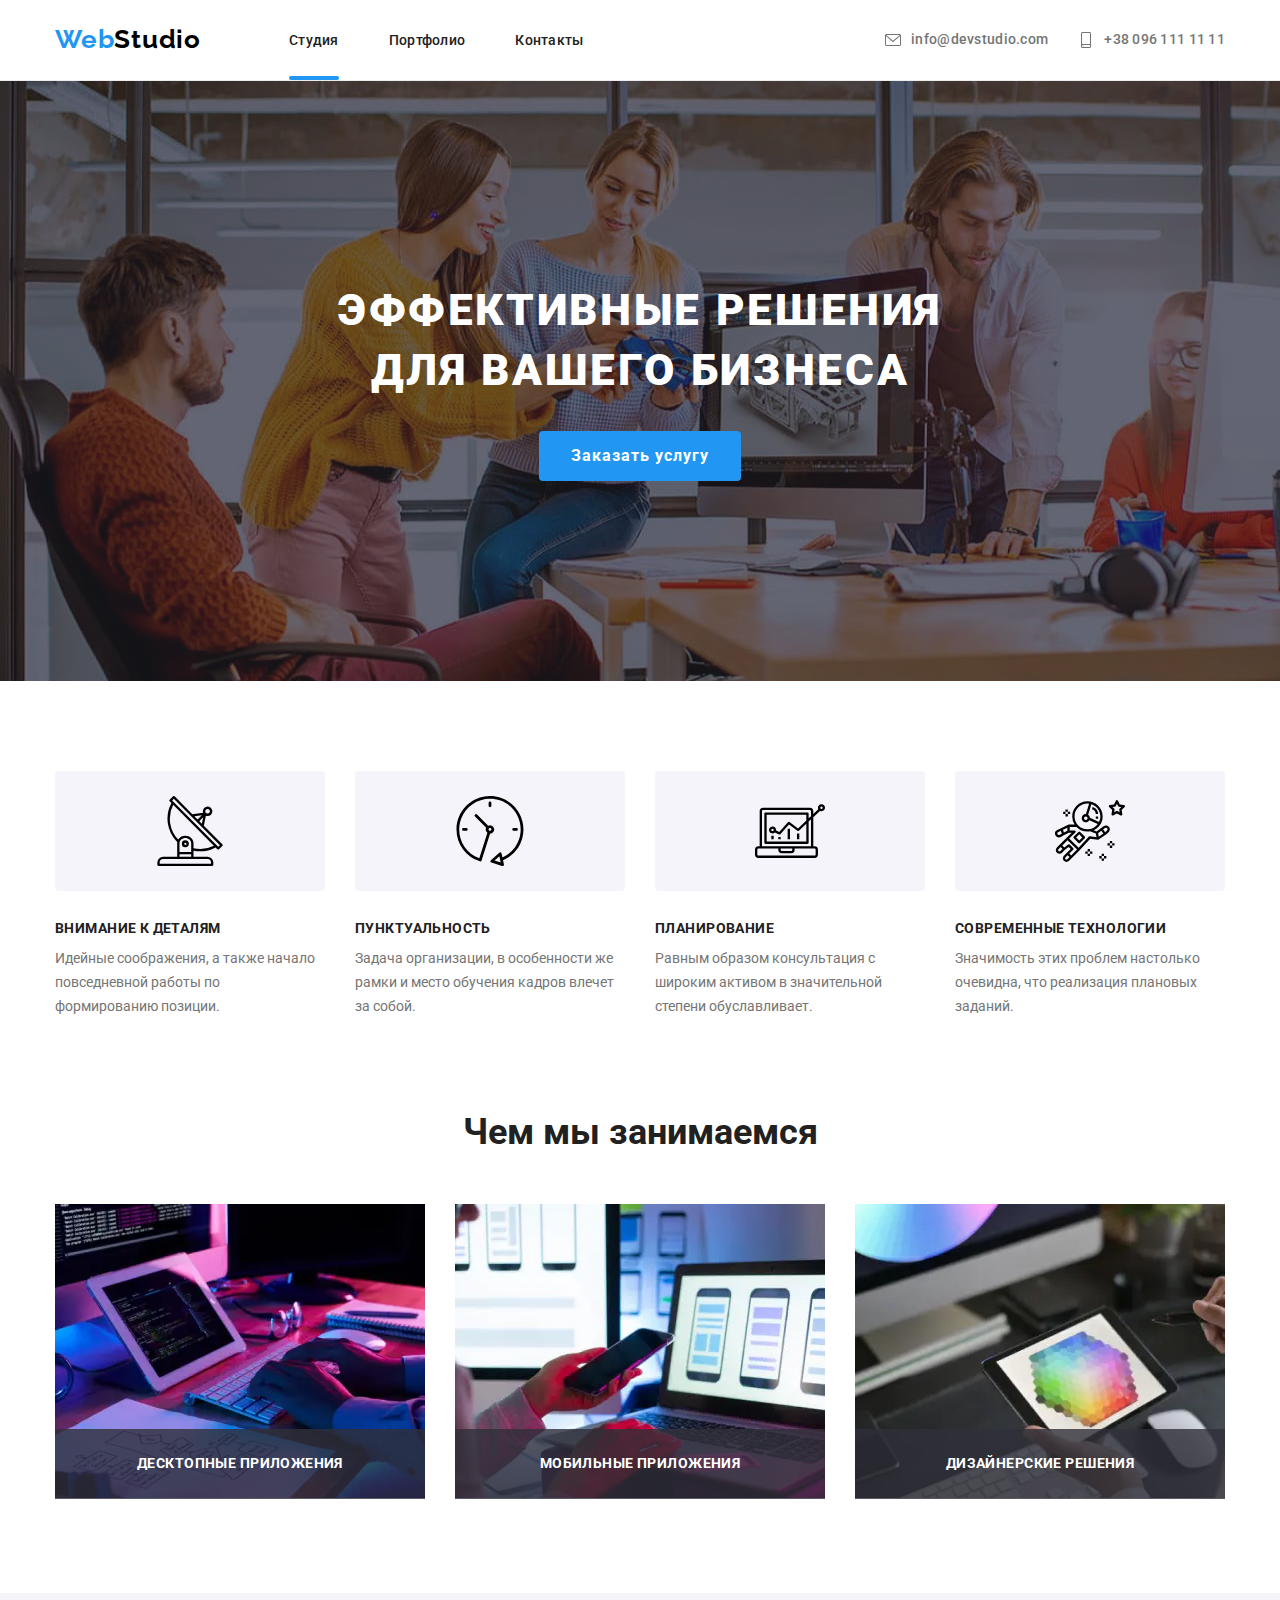
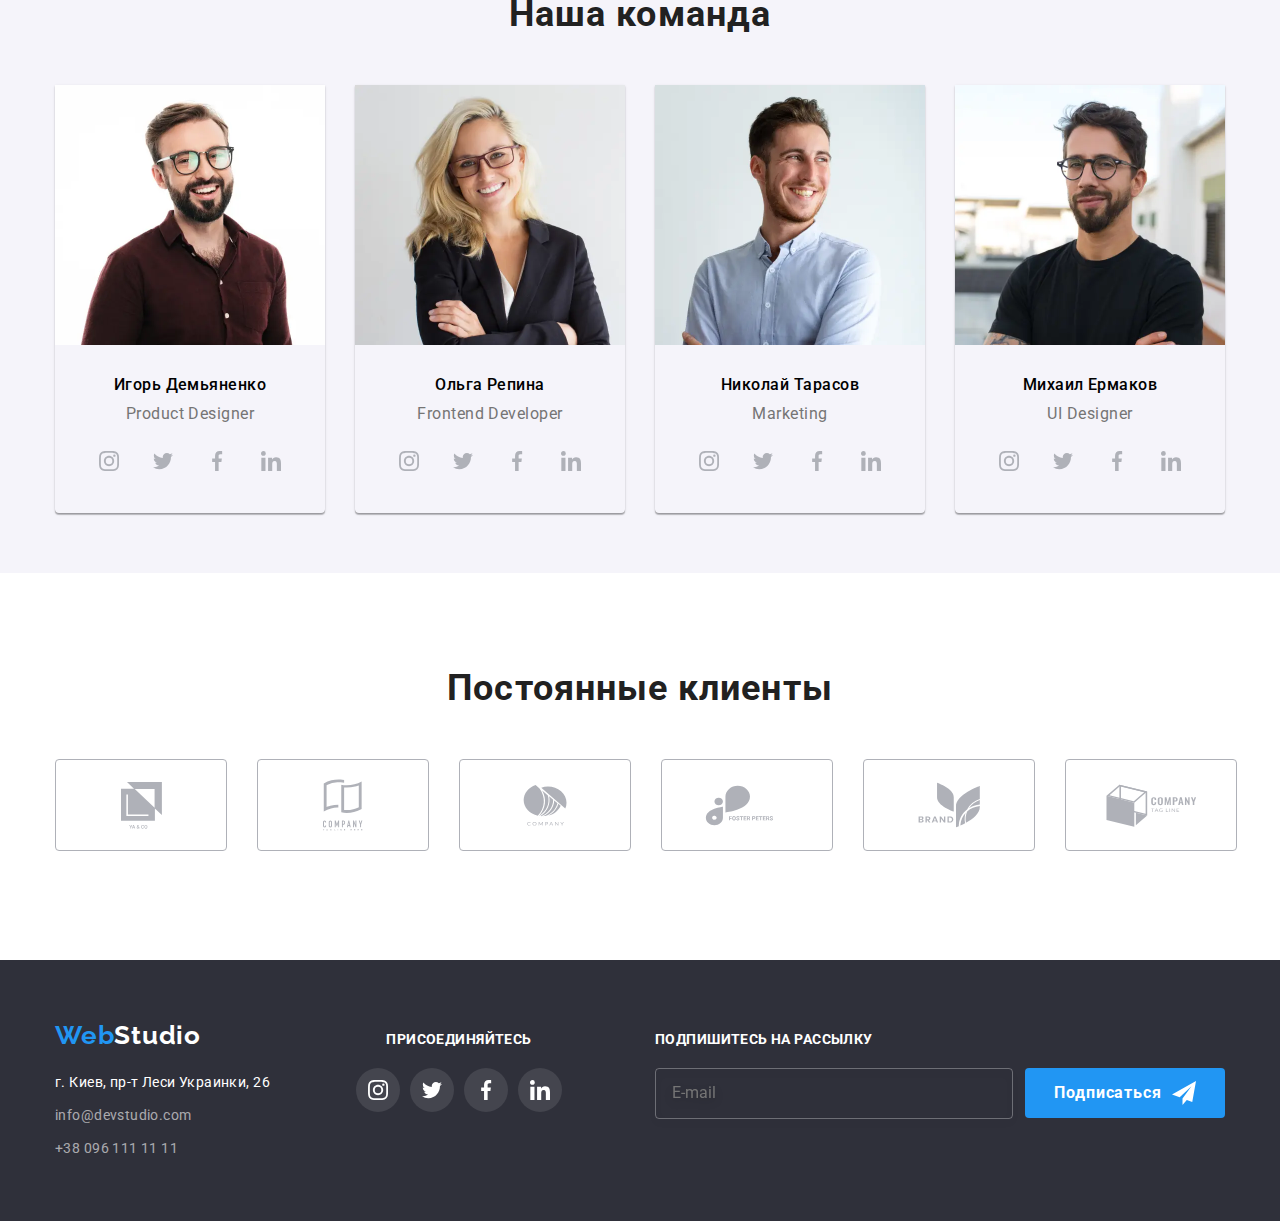
==== commit 5b153e58: "фото WORK" ====
--- a/index.html
+++ b/index.html
@@ -198,18 +198,46 @@
                     <h3 class="work__title text-title">Чем мы занимаемся</h3>
                     <ul class="work__list flex list">
                         <li class="work__list-item">
-                            <img src="images/img2.1.jpg" alt="описание" class="img">
+                            <picture>
+                                <source
+                                    srcset="./images/work/work-desktop-1.webp 1x, ./images/work/work-desktop@2x-1.webp 2x"
+                                    media="(min-width:1200px)" type="image/webp">
+                                <source
+                                    srcset="./images/work/work-desktop-1.jpg 1x, ./images/work/work-desktop@2x-1.jpg 2x"
+                                    media="(min-width:1200px)">
+                                <img src="#" alt="описание" class="img">
+                            </picture>
                             <div class="work__description">
                                 <h3 class="work__description-title">Десктопные приложения</h3>
                             </div>
 
                         </li>
-                        <li class="work__list-item"><img src="images/img2.2.jpg" alt="описание" class="img">
+                        <li class="work__list-item">
+                            <picture>
+                                <source
+                                    srcset="./images/work/work-desktop-2.webp 1x, ./images/work/work-desktop@2x-2.webp 2x"
+                                    media="(min-width:1200px)" type="image/webp">
+                                <source
+                                    srcset="./images/work/work-desktop-2.jpg 1x, ./images/work/work-desktop@2x-2.jpg 2x"
+                                    media="(min-width:1200px)">
+                                <img src="#" alt="описание" class="img">
+                            </picture>
+
                             <div class="work__description">
                                 <h3 class="work__description-title text-title">Мобильные приложения</h3>
                             </div>
                         </li>
-                        <li class="work__list-item"><img src="images/img3.2.jpg" alt="описание" class="img">
+                        <li class="work__list-item">
+                            <picture>
+                                <source
+                                    srcset="./images/work/work-desktop-3.webp 1x, ./images/work/work-desktop@2x-3.webp 2x"
+                                    media="(min-width:1200px)" type="image/webp">
+                                <source
+                                    srcset="./images/work/work-desktop-3.jpg 1x, ./images/work/work-desktop@2x-3.jpg 2x"
+                                    media="(min-width:1200px)">
+                                <img src="#" alt="описание" class="img">
+                            </picture>
+
                             <div class="work__description">
                                 <h3 class="work__description-title text-title">Дизайнерские решения</h3>
                             </div>
--- a/css/main.min.css
+++ b/css/main.min.css
@@ -1,2 +1,2 @@
-*,::after,::before{box-sizing:border-box}:root{-moz-tab-size:4;tab-size:4}html{line-height:1.15;-webkit-text-size-adjust:100%}body{margin:0}body{font-family:system-ui,-apple-system,'Segoe UI',Roboto,Helvetica,Arial,sans-serif,'Apple Color Emoji','Segoe UI Emoji'}hr{height:0;color:inherit}abbr[title]{text-decoration:underline dotted}b,strong{font-weight:bolder}code,kbd,pre,samp{font-family:ui-monospace,SFMono-Regular,Consolas,'Liberation Mono',Menlo,monospace;font-size:1em}small{font-size:80%}sub,sup{font-size:75%;line-height:0;position:relative;vertical-align:baseline}sub{bottom:-.25em}sup{top:-.5em}table{text-indent:0;border-color:inherit}button,input,optgroup,select,textarea{font-family:inherit;font-size:100%;line-height:1.15;margin:0}button,select{text-transform:none}[type=button],[type=reset],[type=submit],button{-webkit-appearance:button}::-moz-focus-inner{border-style:none;padding:0}:-moz-focusring{outline:1px dotted ButtonText}:-moz-ui-invalid{box-shadow:none}legend{padding:0}progress{vertical-align:baseline}::-webkit-inner-spin-button,::-webkit-outer-spin-button{height:auto}[type=search]{-webkit-appearance:textfield;outline-offset:-2px}::-webkit-search-decoration{-webkit-appearance:none}::-webkit-file-upload-button{-webkit-appearance:button;font:inherit}summary{display:list-item}.visually-hidden{position:absolute;width:1px;height:1px;margin:-1px;border:0;padding:0;white-space:nowrap;clip-path:inset(100%);clip:rect(0 0 0 0);overflow:hidden}.container{padding-left:15px;padding-right:15px}@media screen and (min-width: 480px){.container{width:480px;margin:0 auto}}@media screen and (min-width: 768px){.container{width:768px;margin:0 auto}}@media screen and (min-width: 1200px){.container{width:1200px;margin:0 auto}}body{color:#757575;font-family:'Roboto', sans-serif;background-color:#fff}.body.modal-open{overflow:hidden}.text-title{margin-top:0;margin-bottom:0}.list{margin:0;padding:0;list-style:none}.link{text-decoration:none}.img{display:block;max-width:100%;height:auto}.current{color:#2196F3;transition:color 250ms cubic-bezier(0.4, 0, 0.2, 1)}.current::after{position:absolute;display:block;content:"";width:100%;height:4px;bottom:0;background:#2196F3;border-radius:2px}.header{border-bottom:1px solid #ECECEC}.header__section{display:flex;justify-content:space-between;align-items:center}@media screen and (min-width: 1200px){.header__section{align-items:baseline}}.header__mobile-menu-btn{background-color:transparent;padding:0;border:0;line-height:0;width:40px;height:40px}@media screen and (min-width: 768px){.header__mobile-menu-btn{display:none}}.header__mobile-menu-btn:focus .header__mobile-menu-icon,.header__mobile-menu-btn:hover .header__mobile-menu-icon{fill:#2196F3}.header__mobile-menu-icon{width:24px;height:16px;transition:fill 250ms cubic-bezier(0.4, 0, 0.2, 1)}.nav{display:flex;align-items:center}@media screen and (min-width: 768px){.nav__list_margin{margin-left:88px}}@media screen and (min-width: 1200px){.nav__list_margin{margin-left:93px}}.nav__list-item--contacts{margin-bottom:10px}.nav__list-item--contacts:last-child{margin-bottom:0}@media screen and (min-width: 1200px){.nav__list-item--contacts{margin-right:30px;margin-bottom:0}.nav__list-item--contacts:last-child{margin-right:0}}.nav__list-item{margin-right:50px}.nav__list-item:last-child{margin-right:0}.nav__list-link:hover,.nav__list-link:focus,.nav__list-link:hover::after,.nav__list-link:focus::after{color:#2196F3}.nav__list-contacts{align-items:center;display:none;padding-top:21px;padding-bottom:21px}@media screen and (min-width: 768px){.nav__list-contacts{display:block}}@media screen and (min-width: 1200px){.nav__list-contacts{display:flex}}@media screen and (min-width: 1200px){.nav__list-item:last-child{margin-left:auto;margin-right:0}}.nav__contacts:hover,.nav__contacts:focus,.nav__icon:focus,.nav__icon:hover{color:#2196F3;fill:#2196F3}.nav__style{font-size:14px;font-weight:500;letter-spacing:.02em;font-style:normal;line-height:1.14;color:#212121;position:relative;padding-top:32px;padding-bottom:32px;transition:color 250ms cubic-bezier(0.4, 0, 0.2, 1)}.nav__list{width:294px;left:453px;top:32px;display:none}@media screen and (min-width: 768px){.nav__list{display:flex;margin-left:88px}}@media screen and (min-width: 1200px){.nav__list{display:flex}}.nav__contacts{justify-content:center;align-items:center;font-size:14px;font-weight:500;letter-spacing:.02em;font-style:normal;line-height:1.14;color:#757575;transition:color 250ms cubic-bezier(0.4, 0, 0.2, 1);display:none}@media screen and (min-width: 768px){.nav__contacts{display:block}}@media screen and (min-width: 1200px){.nav__contacts{display:flex}}.nav__icon{width:16px;height:16px;margin-right:10px;fill:currentColor;transition:fill 250ms cubic-bezier(0.4, 0, 0.2, 1)}@media screen and (min-width: 1200px){.nav__icon{display:block}}.hero{padding-top:118px;padding-bottom:118px;background-color:#2F303A;text-align:center;background-repeat:no-repeat;background-size:cover;background-image:linear-gradient(rgba(47,48,58,0.4), rgba(47,48,58,0.4)),url("../images/hero/mobile-img.jpg")}@media (min-device-pixel-ratio: 2) and (max-width: 767px), (min-resolution: 192dpi), (min-resolution: 2dppx){.hero{background-image:linear-gradient(rgba(47,48,58,0.4), rgba(47,48,58,0.4)),url("../images/hero/mobile-img@2x.jpg")}}@media screen and (min-width: 768px){.hero{background-image:linear-gradient(rgba(47,48,58,0.4), rgba(47,48,58,0.4)),url("../images/hero/table-img.jpg")}}@media screen and (min-width: 768px) and (min-device-pixel-ratio: 2) and (min-width: 768px), screen and (min-width: 768px) and (min-resolution: 192dpi), screen and (min-width: 768px) and (min-resolution: 2dppx){.hero{background-image:linear-gradient(rgba(47,48,58,0.4), rgba(47,48,58,0.4)),url("../images/hero/table-img@2x.jpg")}}@media screen and (min-width: 1200px){.hero{padding-top:200px;padding-bottom:200px;background-image:linear-gradient(rgba(47,48,58,0.4), rgba(47,48,58,0.4)),url("../images/hero/hero.jpg")}}@media screen and (min-width: 1200px) and (min-device-pixel-ratio: 2) and (min-width: 1200px), screen and (min-width: 1200px) and (min-resolution: 192dpi), screen and (min-width: 1200px) and (min-resolution: 2dppx){.hero{background-image:linear-gradient(rgba(47,48,58,0.4), rgba(47,48,58,0.4)),url("../images/hero/hero@2.jpg")}}.hero__title{font-size:26px;font-weight:900;letter-spacing:.06em;font-style:normal;line-height:1.62;margin-top:0;margin-bottom:30px;color:#fff;text-transform:uppercase}@media screen and (min-width: 1200px){.hero__title{font-size:44px;font-weight:900;letter-spacing:.06em;font-style:normal;line-height:1.36}}.hero__button{display:flex;justify-content:center}.features{padding-bottom:60px;color:#212121;font-size:36px;line-height:1.16}.features__block-icon{display:flex;justify-content:center;height:120px;align-items:center;background:#F5F4FA;border-radius:4px;margin-bottom:30px}@media screen and (min-width: 1200px){.features{padding-bottom:94px}}.features__title{margin-bottom:10px;font-size:14px;font-weight:700;letter-spacing:.03em;font-style:normal;line-height:1.14;color:#212121;text-transform:uppercase;text-align:center}@media screen and (min-width: 768px){.features__title{text-align:start}}.features__text{color:#757575;font-weight:400;font-size:14px;line-height:1.71}.features__icon{width:70px;height:70px}.features__list{padding-top:60px}@media screen and (min-width: 768px){.features__list{display:flex;flex-wrap:wrap;margin-left:-30px}}@media screen and (min-width: 1200px){.features__list{display:flex;margin-left:-30px}}.features__list-item{margin-bottom:30px}@media screen and (min-width: 480px){.features__list-item{margin-top:30px}}@media screen and (min-width: 768px){.features__list-item{margin-bottom:0;margin-left:30px;margin-top:30px;flex-basis:calc((100% - 60px) / 2)}}@media screen and (min-width: 768px) and (min-width: 1200px){.features__list-item{margin-bottom:0;margin-left:30px;margin-top:30px;flex-basis:calc((100% - 120px) / 4)}}.command{padding-bottom:60px;background-color:#F5F4FA}.command__card-title{font-size:16px;font-weight:500;letter-spacing:.03em;font-style:normal;line-height:1.19;margin-top:0;margin-bottom:10px;color:#000;text-align:center}.command__card-text{font-size:16px;font-weight:400;letter-spacing:.03em;font-style:normal;line-height:1.19;margin-top:0;text-align:center}.command__social-list{display:flex;justify-content:space-between;margin-top:16px}.command__card{display:block;margin-top:30px;text-align:center;padding-left:40px;padding-right:40px;padding-bottom:20px}@media screen and (min-width: 480px){.command__card{padding-left:122px;padding-right:122px;padding-bottom:24px}}@media screen and (min-width: 768px){.command__card{padding-left:74px;padding-right:74px;padding-bottom:24px}}@media screen and (min-width: 1200px){.command__card{padding-bottom:30px;padding-left:32px;padding-right:32px}}.command__title{font-size:28px;font-weight:700;letter-spacing:.03em;font-style:normal;line-height:1.18;text-align:center;margin-bottom:30px;padding-top:60px;color:#212121}@media screen and (min-width: 1200px){.command__title{font-size:36px;font-weight:700;letter-spacing:.03em;font-style:normal;line-height:1.17;margin-bottom:50px;padding-top:0}}@media screen and (min-width: 280px){.command__list{display:block;margin-bottom:30px}}@media screen and (min-width: 768px){.command__list{display:flex;flex-wrap:wrap;margin-left:-30px;margin-top:-30px}}@media screen and (min-width: 1200px){.command__list{display:flex;margin-left:-30px;margin-top:-30px}}.command__list-item{margin-bottom:30px;box-shadow:0px 1px 3px rgba(0,0,0,0.12),0px 1px 1px rgba(0,0,0,0.14),0px 2px 1px rgba(0,0,0,0.2);border-radius:0px 0px 4px 4px}@media screen and (min-width: 768px){.command__list-item{display:flex;flex-wrap:wrap;margin-bottom:0;margin-left:30px;margin-top:30px;flex-basis:calc((100% - 60px) / 2)}}@media screen and (min-width: 1200px){.command__list-item{margin-bottom:0;margin-left:30px;margin-top:30px;flex-basis:calc((100% - 120px) / 4)}}.command__icon-link{display:flex;justify-content:center;align-items:center;border-radius:50%;width:44px;height:44px;color:#AFB1B8;transition:background-color 250ms cubic-bezier(0.4, 0, 0.2, 1)}.command__icon-link:hover,.command__icon-link:focus{background-color:#2196F3}.command__icon-link:hover .command__icon,.command__icon-link:focus .command__icon{fill:#fff}.command__social-list-icon:last-child{margin-right:0}.command__social-list-icon{margin-right:10px}.command__icon{width:20px;height:20px;fill:currentColor;transition:fill 250ms cubic-bezier(0.4, 0, 0.2, 1)}.work__list-item{position:relative;width:370px;height:295px}.work__list-item:nth-child(-n+2){margin-left:0;margin-right:30px}.work__description-title{font-size:14px;font-weight:700;letter-spacing:.03em;font-style:normal;line-height:1.14;text-align:center;text-transform:uppercase;color:#fff}.work__block{padding-bottom:94px;display:none}@media screen and (min-width: 1200px){.work__block{display:block}}.work__title{margin-top:0;margin-bottom:50px;padding-top:0;color:#212121;font-weight:700;font-size:36px;line-height:1.16;text-align:center}.work__description{display:flex;align-items:center;justify-content:center;position:absolute;bottom:0;width:100%;height:70px;margin:0;background:rgba(47,48,58,0.8)}@media screen and (min-width: 1200px){.work__list{display:flex}}.clients{padding-top:60px;padding-bottom:60px}@media screen and (min-width: 1200px){.clients{padding-top:94px;padding-bottom:109px}}.clients__title{text-align:center;margin-bottom:30px;font-size:28px;font-weight:700;letter-spacing:.03em;font-style:normal;line-height:1.18;color:#212121}@media screen and (min-width: 1200px){.clients__title{font-size:36px;font-weight:700;letter-spacing:.03em;font-style:normal;line-height:1.17;margin-bottom:50px}}@media screen and (max-width: 319px){.clients__list{display:block}}@media screen and (min-width: 480px){.clients__list{display:flex;flex-wrap:wrap;margin-left:-30px;margin-top:-30px}}@media screen and (min-width: 1200px){.clients__list{flex-wrap:nowrap}}@media screen and (max-width: 479px){.clients__item{margin-bottom:30px}}@media screen and (min-width: 480px){.clients__item{margin-left:30px;margin-top:30px;flex-basis:calc((100% - 2*30px) / 2)}}@media screen and (min-width: 768px){.clients__item{margin-left:30px;margin-top:30px;flex-basis:calc((100% - 3*30px) / 3)}}@media screen and (min-width: 1200px){.clients__item{margin-left:30px;margin-top:30px;flex-basis:calc((100% - 4*30px) / 5)}}.clients__icon{fill:#AFB1B8;transition:fill 250ms cubic-bezier(0.4, 0, 0.2, 1)}.clients__icon-link{display:flex;justify-content:center;align-items:center;height:92px;border:1px solid #AFB1B8;box-sizing:border-box;border-radius:4px;transition:border 250ms cubic-bezier(0.4, 0, 0.2, 1)}@media screen and (min-width: 1200px){.clients__icon-link{width:172px}}.clients__icon-link:hover,.clients__icon-link:focus{border:1px solid #2196F3}.clients__icon-link:hover .clients__icon,.clients__icon-link:focus .clients__icon{fill:#2196F3}.footer{background-color:#2F303A;padding-top:60px;padding-bottom:60px}@media screen and (min-width: 768px){.footer{display:flex}}@media screen and (min-width: 1200px){.footer{display:flex}}.footer__footer-block{text-align:center}@media screen and (min-width: 768px){.footer__footer-block{display:flex;justify-content:center;align-items:baseline;text-align:center}}@media screen and (min-width: 1200px){.footer__footer-block{display:flex;text-align:start;margin:0}}@media screen and (min-width: 1200px){.footer__block-desktop{display:flex;align-items:baseline}}.footer__address{font-size:14px;font-weight:400;letter-spacing:.03em;font-style:normal;line-height:1.71;display:block;color:#fff;margin-top:0;margin-bottom:0}@media screen and (max-width: 768px){.footer__address{margin-bottom:60px}}@media screen and (min-width: 1200px){.footer__address{width:231px}}.footer__address-name,.footer__address-list .footer__address-list-item{font-size:14px;font-weight:400;letter-spacing:.03em;font-style:normal;line-height:1.71;margin-bottom:9px}.footer__address-list-item:last-child{margin-bottom:0px}.footer__address-list .footer__contacts{color:rgba(255,255,255,0.6);transition:color 250ms cubic-bezier(0.4, 0, 0.2, 1)}.footer__address-list .footer__contacts:hover,.footer__address-list .footer__contacts:focus{color:#2196F3}.footer__social-section{text-align:center}@media screen and (min-width: 480px){.footer__social-section{margin-top:60px}}@media screen and (min-width: 768px){.footer__social-section{margin-left:165px;margin-top:0}}@media screen and (min-width: 1200px){.footer__social-section{width:206px;margin-left:70px;align-items:baseline;margin-top:0}}.footer__social-list{display:flex;justify-content:center}.footer__icon{display:flex;align-items:center;width:20px;height:20px;fill:#fff}.footer__link-social{display:flex;justify-content:center;align-items:center;border-radius:50%;width:44px;height:44px;background:rgba(255,255,255,0.1);transition:background-color 250ms cubic-bezier(0.4, 0, 0.2, 1)}.footer__link-social:hover,.footer__link-social:focus{background-color:#2196F3}.footer__icon-item{display:flex;margin-right:10px}.footer__icon-item:last-child{margin-right:0}.footer__text{text-transform:uppercase;font-size:14px;font-weight:700;letter-spacing:.03em;font-style:normal;line-height:1.14;margin-top:0;margin-bottom:20px;color:#fff}.subscribe{text-align:center;margin-top:60px}@media screen and (min-width: 1200px){.subscribe{margin-top:0;text-align:start;margin-left:93px}}.subscribe__input:hover,.subscribe__input:focus{border-color:#2196F3;outline:none}@media screen and (min-width: 768px){.subscribe__container{display:block}}@media screen and (min-width: 1200px){.subscribe__container{display:flex;justify-content:flex-end}}.subscribe__input{display:flex;width:100%;padding-top:15px;padding-bottom:15px;padding-left:16px;color:#fff;border:1px solid rgba(255,255,255,0.3);box-sizing:border-box;filter:drop-shadow(0px 4px 4px rgba(0,0,0,0.15));border-radius:4px;background-color:transparent;transition:border-color 250ms cubic-bezier(0.4, 0, 0.2, 1)}@media screen and (min-width: 768px) and (min-width: 1200px){.subscribe__input{width:358px;justify-content:center;margin-right:0}}.button-submit__icon{display:flex;position:absolute;align-items:center}.button-submit__input-icon{display:block;margin-left:10px;width:24px;height:24px}.button-submit{text-align:center;margin-left:auto;margin-right:auto;margin-top:20px;width:200px;height:50px}@media screen and (min-width: 768px){.button-submit{text-align:center;margin-left:291px;margin-right:277px;margin-top:20px}}@media screen and (min-width: 1200px){.button-submit{margin-left:12px;margin-right:0;margin-top:0}}.portfolio{padding-top:66px;padding-bottom:60px}@media screen and (min-width: 1200px){.portfolio{padding-top:94px;padding-bottom:91px}}.portfolio__list-filter{display:flex;flex-wrap:wrap;margin-bottom:40px}@media screen and (min-width: 768px){.portfolio__list-filter{justify-content:center}}.portfolio__button:nth-child(-n+3){margin-bottom:15px}@media screen and (min-width: 768px){.portfolio{margin-top:0;margin-bottom:34px}.portfolio__button:nth-child(-n+3){margin-bottom:0}}.portfolio__button:nth-child(-n+4){margin-left:0;margin-right:8px}.portfolio__filters{font-size:16px;font-weight:500;letter-spacing:.03em;font-style:normal;line-height:1.63;padding:6px 22px;border-radius:4px;border:#2196F3;min-width:73px;color:#212121;background:#F5F4FA;text-align:center;cursor:pointer;transition:box-shadow 250ms cubic-bezier(0.4, 0, 0.2, 1),background-color 250ms cubic-bezier(0.4, 0, 0.2, 1),color 250ms cubic-bezier(0.4, 0, 0.2, 1)}.portfolio__filters:hover,.portfolio__filters:focus{box-shadow:0px 3px 1px rgba(0,0,0,0.1),0px 1px 2px rgba(0,0,0,0.08),0px 2px 2px rgba(0,0,0,0.12);background-color:#2196F3;color:#fff}@media screen and (min-width: 768px){.portfolio__list{display:flex;flex-wrap:wrap;margin-left:-30px;margin-top:-30px}}.portfolio__list-item{display:block;margin-bottom:30px;margin-left:0;margin-top:0}.portfolio__list-item:last-child{margin-bottom:0}@media screen and (min-width: 768px){.portfolio__list-item{margin-bottom:0;margin-left:30px;margin-top:30px;flex-basis:calc((100% - 60px) / 2)}}@media screen and (min-width: 1200px){.portfolio__list-item{flex-basis:calc((100% - 90px) / 3)}}.portfolio__link:hover,.portfolio__link:focus{box-shadow:0px 1px 1px rgba(0,0,0,0.12),0px 4px 4px rgba(0,0,0,0.06),1px 4px 6px rgba(0,0,0,0.16)}.portfolio__card-border{border-bottom:1px solid #eee;border-right:1px solid #eee;border-left:1px solid #eee;box-sizing:border-box;padding:20px 24px}.portfolio__title{font-size:18px;font-weight:700;letter-spacing:.03em;font-style:normal;line-height:2;color:#000;margin-bottom:4px}.portfolio__text{font-size:16px;font-weight:400;letter-spacing:.03em;font-style:normal;line-height:1.88;color:#757575}.portfolio__img-section{display:block;position:relative;overflow:hidden}.portfolio__link{display:block;position:relative}.portfolio__description{font-size:18px;font-weight:400;letter-spacing:.03em;font-style:normal;line-height:1.56;display:block;position:absolute;width:100%;height:100%;padding-top:63px;padding-left:23px;padding-right:23px;background:rgba(33,150,243,0.9);color:#fff;transform:translateY(100%);transition:transform 250ms cubic-bezier(0.4, 0, 0.2, 1)}.portfolio__link:hover .portfolio__description,.portfolio__link:focus .portfolio__description{transform:translateY(-100%)}.backdrop{position:fixed;top:0;left:0;width:100%;height:100%;padding-left:15px;padding-right:15px;background:rgba(0,0,0,0.2);opacity:1;transition:opacity 250ms cubic-bezier(0.4, 0, 0.2, 1);overflow-y:scroll}.backdrop.is-hidden{opacity:0;visibility:hidden;pointer-events:none}.backdrop__conteiner{position:absolute;min-width:360px;padding:40px;top:50%;left:50%;transform:translate(-50%, -50%);background:#fff;box-shadow:0px 1px 3px rgba(0,0,0,0.12),0px 1px 1px rgba(0,0,0,0.14),0px 2px 1px rgba(0,0,0,0.2);border-radius:4px}@media screen and (min-width: 480px){.backdrop__conteiner{width:450px}}@media screen and (min-width: 1200px){.backdrop__conteiner{width:528px}}.license{display:flex;justify-content:center;align-items:center;margin-bottom:30px}.license__checkbox-container{position:relative;display:flex;align-items:center}.license__checkbox{width:1px;height:1px;margin:-1px;border:0;padding:0;white-space:nowrap;clip-path:inset(100%);clip:rect(0 0 0 0);overflow:hidden}.license__icon-checkbox{display:flex;position:relative;justify-content:center;align-items:center;width:16px;height:15px;margin-right:9px;border:2px solid #212121;border-radius:2px;transition:background-color 250ms cubic-bezier(0.4, 0, 0.2, 1),border-color 250ms cubic-bezier(0.4, 0, 0.2, 1),background-origin 250ms cubic-bezier(0.4, 0, 0.2, 1)}.license__icon-checkbox:hover,.license__checkbox:focus+.license__icon-checkbox{border-color:#2196F3}.license__checkbox:checked+.license__icon-checkbox{background-color:#2196F3;border-color:#2196F3;background-origin:border-box}.license__checkbox-text{display:inline-block;color:#757575;font-size:12px;font-weight:400;letter-spacing:.03em;font-style:normal;line-height:1.17}@media screen and (min-width: 1200px){.license__checkbox-text{font-size:14px;font-weight:400;letter-spacing:.03em;font-style:normal;line-height:1.71}}.license__checkbox-text-doc{color:#2196F3;text-decoration-line:underline}.license__input-icon-checkbox{display:block;position:absolute;width:16px;height:15px;cursor:pointer}.license__button-submit{width:200px;height:50px;margin-left:auto;margin-right:auto}.button{display:flex;padding:10px 32px;border-radius:4px;border:#2196F3;min-width:200px;font-size:16px;font-weight:700;letter-spacing:.06em;font-style:normal;line-height:1.88;background:#2196F3;box-shadow:rgba(0,0,0,0.15);color:#fff;align-items:center;justify-content:center;text-align:center;cursor:pointer;transition:background 250ms cubic-bezier(0.4, 0, 0.2, 1),box-shadow 250ms cubic-bezier(0.4, 0, 0.2, 1)}.button:hover,.button:focus,.button-submit:hover,.button-submit:focus{background:#188CE8;box-shadow:rgba(0,0,0,0.15)}.footer__submit-button:hover,.footer__submit-button:focus{background:#188CE8;box-shadow:rgba(0,0,0,0.15)}.logo{display:block;font-size:26px;font-weight:700;letter-spacing:.03em;font-style:normal;line-height:1.19;padding-top:16px;padding-bottom:16px;color:#000;font-family:'Raleway', sans-serif;animation:pulse 500ms 6 cubic-bezier(0.4, 0, 0.2, 1) 250ms}@media screen and (min-width: 768px){.logo{padding-top:26px;padding-bottom:26px}}@media screen and (min-width: 1200px){.logo{padding-top:24px;padding-bottom:25px}}.logo__weblogo{color:#2196F3;font-size:26px;font-weight:700;letter-spacing:.03em;font-style:normal;line-height:1.19}.logo-footer--white{color:#fff;animation:none}.logo-footer__logo{padding:0;margin-bottom:20px}.modal{display:block}.modal__link-close{position:absolute;display:flex;justify-content:center;align-items:center;border-radius:50%;padding:0;top:8px;right:8px;width:30px;height:30px;background:#fff;border:1px solid rgba(0,0,0,0.1);box-sizing:border-box;cursor:pointer}.modal__icon{width:18px;height:18px;transition:fill 250ms cubic-bezier(0.4, 0, 0.2, 1)}.modal__link-close:hover .modal__icon,.modal__icon:hover,.modal__link-close:focus .modal__icon{fill:#2196F3}.form{flex-direction:column}.form__input-icon{display:block;position:absolute;width:18px;height:18px;top:50%;left:12px;transform:translateY(-50%);transition:fill 250ms cubic-bezier(0.4, 0, 0.2, 1);cursor:pointer}.form__icon:focus-within>.form__input-icon,.form__icon:hover>.form__input-icon{fill:#2196F3}.form__feedback-input{display:flex;width:100%;height:120px;padding:12px 16px;border:1px solid rgba(33,33,33,0.2);border-radius:4px;resize:none;margin-bottom:20px;cursor:pointer;outline:none}.form__feedback-input::placeholder{color:rgba(117,117,117,0.5)}.form__input:hover,.form__feedback-input:hover,.form__feedback-input:focus,.form__input:focus{border-color:#2196F3;outline:none}.form__title{font-size:20px;font-weight:700;letter-spacing:.03em;font-style:normal;line-height:1.5;text-align:center;margin-bottom:10px;color:#212121}@media screen and (min-width: 1200px){.form__title{font-size:20px;font-weight:700;letter-spacing:.03em;font-style:normal;line-height:1.15}}.form__user{display:block;margin-bottom:4px}.form__description{font-size:12px;font-weight:400;letter-spacing:.03em;font-style:.01em;line-height:1.17;display:block;margin-bottom:4px;color:#757575}.form__icon{position:relative;display:block;width:100%;margin-bottom:10px}.form__input{display:flex;width:100%;height:40px;padding-left:35px;border:1px solid rgba(33,33,33,0.2);box-sizing:border-box;border-radius:4px;transition:border-color 250ms cubic-bezier(0.4, 0, 0.2, 1);cursor:pointer}.mobile-menu{z-index:100;position:fixed;top:0;left:0;width:100vw;height:100vw;background:#FFFFFF;opacity:0;visibility:hidden;pointer-events:none;transition:opacity 250ms cubic-bezier(0.4, 0, 0.2, 1);overflow-x:scroll}.mobile-menu.is-open{opacity:1;visibility:visible;pointer-events:auto}@media screen and (min-width: 768px){.mobile-menu{display:none}}.mobile-menu__close:hover .mobile-menu__icon,.mobile-menu__icon:hover,.mobile-menu__close:focus .mobile-menu__icon{fill:#2196F3}.mobile-menu__container{position:relative;padding-top:48px;padding-bottom:48px}.mobile-menu__close{position:absolute;display:flex;justify-content:center;align-items:center;border-radius:50%;padding:0;top:10px;right:15px;width:40px;height:40px;background:#fff;border:transparent;box-sizing:border-box;transition:250ms cubic-bezier(0.4, 0, 0.2, 1)}.mobile-menu__icon{width:19px;height:19px;transition:fill 250ms cubic-bezier(0.4, 0, 0.2, 1)}.mobile-menu__item{display:block;margin-bottom:32px}.mobile-menu__item:last-child{margin-bottom:0}.mobile-menu__item .mobile-nav__style{font-size:40px;font-weight:500;letter-spacing:.02em;font-style:normal;line-height:1.18;color:#212121;position:relative}.mobile-menu__item .mobile-nav__style.active{color:#2196F3}.mobile-menu_nav{margin-bottom:302px}.mobile-menu_contacts{display:block;margin-bottom:64px}.mobile-menu__item-contacts{margin-bottom:32px}.mobile-menu__item-contacts:last-child{margin-bottom:0}.mobile-menu__list-social{display:flex;flex-wrap:wrap;justify-content:space-between}.mobile-menu__item-link{font-size:18px;font-weight:500;letter-spacing:.02em;font-style:normal;line-height:1.22;color:#2196F3}.mobile-nav__contacts-phone{font-size:34px;font-weight:500;letter-spacing:.02em;font-style:normal;line-height:1.18;color:#2196F3}.mobile-nav__contacts-email{font-size:28px;font-weight:500;letter-spacing:.02em;font-style:normal;line-height:1;color:#757575}
+*,::after,::before{box-sizing:border-box}:root{-moz-tab-size:4;tab-size:4}html{line-height:1.15;-webkit-text-size-adjust:100%}body{margin:0}body{font-family:system-ui,-apple-system,'Segoe UI',Roboto,Helvetica,Arial,sans-serif,'Apple Color Emoji','Segoe UI Emoji'}hr{height:0;color:inherit}abbr[title]{text-decoration:underline dotted}b,strong{font-weight:bolder}code,kbd,pre,samp{font-family:ui-monospace,SFMono-Regular,Consolas,'Liberation Mono',Menlo,monospace;font-size:1em}small{font-size:80%}sub,sup{font-size:75%;line-height:0;position:relative;vertical-align:baseline}sub{bottom:-.25em}sup{top:-.5em}table{text-indent:0;border-color:inherit}button,input,optgroup,select,textarea{font-family:inherit;font-size:100%;line-height:1.15;margin:0}button,select{text-transform:none}[type=button],[type=reset],[type=submit],button{-webkit-appearance:button}::-moz-focus-inner{border-style:none;padding:0}:-moz-focusring{outline:1px dotted ButtonText}:-moz-ui-invalid{box-shadow:none}legend{padding:0}progress{vertical-align:baseline}::-webkit-inner-spin-button,::-webkit-outer-spin-button{height:auto}[type=search]{-webkit-appearance:textfield;outline-offset:-2px}::-webkit-search-decoration{-webkit-appearance:none}::-webkit-file-upload-button{-webkit-appearance:button;font:inherit}summary{display:list-item}.visually-hidden{position:absolute;width:1px;height:1px;margin:-1px;border:0;padding:0;white-space:nowrap;clip-path:inset(100%);clip:rect(0 0 0 0);overflow:hidden}.container{padding-left:15px;padding-right:15px}@media screen and (min-width: 480px){.container{width:480px;margin:0 auto}}@media screen and (min-width: 768px){.container{width:768px;margin:0 auto}}@media screen and (min-width: 1200px){.container{width:1200px;margin:0 auto}}body{color:#757575;font-family:'Roboto', sans-serif;background-color:#fff}.body.modal-open{overflow:hidden}.text-title{margin-top:0;margin-bottom:0}.list{margin:0;padding:0;list-style:none}.link{text-decoration:none}.img{display:block;max-width:100%;height:auto}.current{color:#2196F3;transition:color 250ms cubic-bezier(0.4, 0, 0.2, 1)}.current::after{position:absolute;display:block;content:"";width:100%;height:4px;bottom:0;background:#2196F3;border-radius:2px}.header{border-bottom:1px solid #ECECEC}.header__section{display:flex;justify-content:space-between;align-items:center}@media screen and (min-width: 1200px){.header__section{align-items:baseline}}.header__mobile-menu-btn{background-color:transparent;padding:0;border:0;line-height:0;width:40px;height:40px}@media screen and (min-width: 768px){.header__mobile-menu-btn{display:none}}.header__mobile-menu-btn:focus .header__mobile-menu-icon,.header__mobile-menu-btn:hover .header__mobile-menu-icon{fill:#2196F3}.header__mobile-menu-icon{width:24px;height:16px;transition:fill 250ms cubic-bezier(0.4, 0, 0.2, 1)}.nav{display:flex;align-items:center}@media screen and (min-width: 768px){.nav__list_margin{margin-left:88px}}@media screen and (min-width: 1200px){.nav__list_margin{margin-left:93px}}.nav__list-item--contacts{margin-bottom:10px}.nav__list-item--contacts:last-child{margin-bottom:0}@media screen and (min-width: 1200px){.nav__list-item--contacts{margin-right:30px;margin-bottom:0}.nav__list-item--contacts:last-child{margin-right:0}}.nav__list-item{margin-right:50px}.nav__list-item:last-child{margin-right:0}.nav__list-link:hover,.nav__list-link:focus,.nav__list-link:hover::after,.nav__list-link:focus::after{color:#2196F3}.nav__list-contacts{align-items:center;display:none;padding-top:21px;padding-bottom:21px}@media screen and (min-width: 768px){.nav__list-contacts{display:block}}@media screen and (min-width: 1200px){.nav__list-contacts{display:flex}}@media screen and (min-width: 1200px){.nav__list-item:last-child{margin-left:auto;margin-right:0}}.nav__contacts:hover,.nav__contacts:focus,.nav__icon:focus,.nav__icon:hover{color:#2196F3;fill:#2196F3}.nav__style{font-size:14px;font-weight:500;letter-spacing:.02em;font-style:normal;line-height:1.14;color:#212121;position:relative;padding-top:32px;padding-bottom:32px;transition:color 250ms cubic-bezier(0.4, 0, 0.2, 1)}.nav__list{width:294px;left:453px;top:32px;display:none}@media screen and (min-width: 768px){.nav__list{display:flex;margin-left:88px}}@media screen and (min-width: 1200px){.nav__list{display:flex}}.nav__contacts{justify-content:center;align-items:center;font-size:14px;font-weight:500;letter-spacing:.02em;font-style:normal;line-height:1.14;color:#757575;transition:color 250ms cubic-bezier(0.4, 0, 0.2, 1);display:none}@media screen and (min-width: 768px){.nav__contacts{display:block}}@media screen and (min-width: 1200px){.nav__contacts{display:flex}}.nav__icon{width:16px;height:16px;margin-right:10px;fill:currentColor;transition:fill 250ms cubic-bezier(0.4, 0, 0.2, 1)}@media screen and (min-width: 1200px){.nav__icon{display:block}}.hero{padding-top:118px;padding-bottom:118px;background-color:#2F303A;text-align:center;background-repeat:no-repeat;background-size:cover;background-image:linear-gradient(rgba(47,48,58,0.4), rgba(47,48,58,0.4)),url("../images/hero/mobile-img.jpg")}@media (min-device-pixel-ratio: 2) and (max-width: 767px), (min-resolution: 192dpi), (min-resolution: 2dppx){.hero{background-image:linear-gradient(rgba(47,48,58,0.4), rgba(47,48,58,0.4)),url("../images/hero/mobile-img@2x.jpg")}}@media screen and (min-width: 768px){.hero{background-image:linear-gradient(rgba(47,48,58,0.4), rgba(47,48,58,0.4)),url("../images/hero/table-img.jpg")}}@media screen and (min-width: 768px) and (min-device-pixel-ratio: 2) and (min-width: 768px), screen and (min-width: 768px) and (min-resolution: 192dpi), screen and (min-width: 768px) and (min-resolution: 2dppx){.hero{background-image:linear-gradient(rgba(47,48,58,0.4), rgba(47,48,58,0.4)),url("../images/hero/table-img@2x.jpg")}}@media screen and (min-width: 1200px){.hero{padding-top:200px;padding-bottom:200px;background-image:linear-gradient(rgba(47,48,58,0.4), rgba(47,48,58,0.4)),url("../images/hero/hero.jpg")}}@media screen and (min-width: 1200px) and (min-device-pixel-ratio: 2) and (min-width: 1200px), screen and (min-width: 1200px) and (min-resolution: 192dpi), screen and (min-width: 1200px) and (min-resolution: 2dppx){.hero{background-image:linear-gradient(rgba(47,48,58,0.4), rgba(47,48,58,0.4)),url("../images/hero/hero@2.jpg")}}.hero__title{font-size:26px;font-weight:900;letter-spacing:.06em;font-style:normal;line-height:1.62;margin-top:0;margin-bottom:30px;color:#fff;text-transform:uppercase}@media screen and (min-width: 1200px){.hero__title{font-size:44px;font-weight:900;letter-spacing:.06em;font-style:normal;line-height:1.36}}.hero__button{display:flex;justify-content:center}.features{padding-bottom:60px;color:#212121;font-size:36px;line-height:1.16}.features__block-icon{display:flex;justify-content:center;height:120px;align-items:center;background:#F5F4FA;border-radius:4px;margin-bottom:30px}@media screen and (min-width: 1200px){.features{padding-bottom:94px}}.features__title{margin-bottom:10px;font-size:14px;font-weight:700;letter-spacing:.03em;font-style:normal;line-height:1.14;color:#212121;text-transform:uppercase;text-align:center}@media screen and (min-width: 768px){.features__title{text-align:start}}.features__text{color:#757575;font-weight:400;font-size:14px;line-height:1.71}.features__icon{width:70px;height:70px}.features__list{padding-top:60px}@media screen and (min-width: 768px){.features__list{display:flex;flex-wrap:wrap;margin-left:-30px}}@media screen and (min-width: 1200px){.features__list{display:flex;margin-left:-30px}}.features__list-item{margin-bottom:30px}@media screen and (min-width: 480px){.features__list-item{margin-top:30px}}@media screen and (min-width: 768px){.features__list-item{margin-bottom:0;margin-left:30px;margin-top:30px;flex-basis:calc((100% - 60px) / 2)}}@media screen and (min-width: 768px) and (min-width: 1200px){.features__list-item{margin-bottom:0;margin-left:30px;margin-top:30px;flex-basis:calc((100% - 120px) / 4)}}.command{padding-bottom:60px;background-color:#F5F4FA}.command__card-title{font-size:16px;font-weight:500;letter-spacing:.03em;font-style:normal;line-height:1.19;margin-top:0;margin-bottom:10px;color:#000;text-align:center}.command__card-text{font-size:16px;font-weight:400;letter-spacing:.03em;font-style:normal;line-height:1.19;margin-top:0;text-align:center}.command__social-list{display:flex;justify-content:space-between;margin-top:16px}.command__card{display:block;margin-top:30px;text-align:center;padding-left:40px;padding-right:40px;padding-bottom:20px}@media screen and (min-width: 480px){.command__card{padding-left:122px;padding-right:122px;padding-bottom:24px}}@media screen and (min-width: 768px){.command__card{padding-left:74px;padding-right:74px;padding-bottom:24px}}@media screen and (min-width: 1200px){.command__card{padding-bottom:30px;padding-left:32px;padding-right:32px}}.command__title{font-size:28px;font-weight:700;letter-spacing:.03em;font-style:normal;line-height:1.18;text-align:center;margin-bottom:30px;padding-top:60px;color:#212121}@media screen and (min-width: 1200px){.command__title{font-size:36px;font-weight:700;letter-spacing:.03em;font-style:normal;line-height:1.17;margin-bottom:50px;padding-top:0}}@media screen and (min-width: 280px){.command__list{display:block}}@media screen and (min-width: 768px){.command__list{display:flex;flex-wrap:wrap;margin-left:-30px;margin-top:-30px}}.command__list-item{margin-bottom:30px;box-shadow:0px 1px 3px rgba(0,0,0,0.12),0px 1px 1px rgba(0,0,0,0.14),0px 2px 1px rgba(0,0,0,0.2);border-radius:0px 0px 4px 4px}.command__list-item:last-child{margin-bottom:0}@media screen and (min-width: 768px){.command__list-item{display:flex;flex-wrap:wrap;margin-bottom:0;margin-left:30px;margin-top:30px;flex-basis:calc((100% - 60px) / 2)}}@media screen and (min-width: 1200px){.command__list-item{flex-basis:calc((100% - 120px) / 4)}}.command__icon-link{display:flex;justify-content:center;align-items:center;border-radius:50%;width:44px;height:44px;color:#AFB1B8;transition:background-color 250ms cubic-bezier(0.4, 0, 0.2, 1)}.command__icon-link:hover,.command__icon-link:focus{background-color:#2196F3}.command__icon-link:hover .command__icon,.command__icon-link:focus .command__icon{fill:#fff}.command__social-list-icon:last-child{margin-right:0}.command__social-list-icon{margin-right:10px}.command__icon{width:20px;height:20px;fill:currentColor;transition:fill 250ms cubic-bezier(0.4, 0, 0.2, 1)}.work__list-item{position:relative;width:370px;height:295px}.work__list-item:nth-child(-n+2){margin-left:0;margin-right:30px}.work__description-title{font-size:14px;font-weight:700;letter-spacing:.03em;font-style:normal;line-height:1.14;text-align:center;text-transform:uppercase;color:#fff}.work__block{padding-bottom:94px;display:none}@media screen and (min-width: 1200px){.work__block{display:block}}.work__title{margin-top:0;margin-bottom:50px;padding-top:0;color:#212121;font-weight:700;font-size:36px;line-height:1.16;text-align:center}.work__description{display:flex;align-items:center;justify-content:center;position:absolute;bottom:0;width:100%;height:70px;margin:0;background:rgba(47,48,58,0.8)}@media screen and (min-width: 1200px){.work__list{display:flex}}.clients{padding-top:60px;padding-bottom:60px}@media screen and (min-width: 1200px){.clients{padding-top:94px;padding-bottom:109px}}.clients__title{text-align:center;margin-bottom:30px;font-size:28px;font-weight:700;letter-spacing:.03em;font-style:normal;line-height:1.18;color:#212121}@media screen and (min-width: 1200px){.clients__title{font-size:36px;font-weight:700;letter-spacing:.03em;font-style:normal;line-height:1.17;margin-bottom:50px}}@media screen and (max-width: 319px){.clients__list{display:block}}@media screen and (min-width: 480px){.clients__list{display:flex;flex-wrap:wrap;margin-left:-30px;margin-top:-30px}}@media screen and (min-width: 1200px){.clients__list{flex-wrap:nowrap}}@media screen and (max-width: 479px){.clients__item{margin-bottom:30px}}@media screen and (min-width: 480px){.clients__item{margin-left:30px;margin-top:30px;flex-basis:calc((100% - 2*30px) / 2)}}@media screen and (min-width: 768px){.clients__item{flex-basis:calc((100% - 3*30px) / 3)}}@media screen and (min-width: 1200px){.clients__item{flex-basis:calc((100% - 4*30px) / 5)}}.clients__icon{fill:#AFB1B8;transition:fill 250ms cubic-bezier(0.4, 0, 0.2, 1)}.clients__icon-link{display:flex;justify-content:center;align-items:center;height:92px;border:1px solid #AFB1B8;box-sizing:border-box;border-radius:4px;transition:border 250ms cubic-bezier(0.4, 0, 0.2, 1)}@media screen and (min-width: 1200px){.clients__icon-link{width:172px}}.clients__icon-link:hover,.clients__icon-link:focus{border:1px solid #2196F3}.clients__icon-link:hover .clients__icon,.clients__icon-link:focus .clients__icon{fill:#2196F3}.footer{background-color:#2F303A;padding-top:60px;padding-bottom:60px}@media screen and (min-width: 768px){.footer{display:flex}}@media screen and (min-width: 1200px){.footer{display:flex}}.footer__footer-block{text-align:center}@media screen and (min-width: 768px){.footer__footer-block{display:flex;justify-content:center;align-items:baseline;text-align:center}}@media screen and (min-width: 1200px){.footer__footer-block{display:flex;text-align:start;margin:0}}@media screen and (min-width: 1200px){.footer__block-desktop{display:flex;align-items:baseline}}.footer__address{font-size:14px;font-weight:400;letter-spacing:.03em;font-style:normal;line-height:1.71;display:block;color:#fff;margin-top:0;margin-bottom:0}@media screen and (max-width: 768px){.footer__address{margin-bottom:60px}}@media screen and (min-width: 1200px){.footer__address{width:231px}}.footer__address-name,.footer__address-list .footer__address-list-item{font-size:14px;font-weight:400;letter-spacing:.03em;font-style:normal;line-height:1.71;margin-bottom:9px}.footer__address-list-item:last-child{margin-bottom:0px}.footer__address-list .footer__contacts{color:rgba(255,255,255,0.6);transition:color 250ms cubic-bezier(0.4, 0, 0.2, 1)}.footer__address-list .footer__contacts:hover,.footer__address-list .footer__contacts:focus{color:#2196F3}.footer__social-section{text-align:center}@media screen and (min-width: 480px){.footer__social-section{margin-top:60px}}@media screen and (min-width: 768px){.footer__social-section{margin-left:165px;margin-top:0}}@media screen and (min-width: 1200px){.footer__social-section{width:206px;margin-left:70px;align-items:baseline;margin-top:0}}.footer__social-list{display:flex;justify-content:center}.footer__icon{display:flex;align-items:center;width:20px;height:20px;fill:#fff}.footer__link-social{display:flex;justify-content:center;align-items:center;border-radius:50%;width:44px;height:44px;background:rgba(255,255,255,0.1);transition:background-color 250ms cubic-bezier(0.4, 0, 0.2, 1)}.footer__link-social:hover,.footer__link-social:focus{background-color:#2196F3}.footer__icon-item{display:flex;margin-right:10px}.footer__icon-item:last-child{margin-right:0}.footer__text{text-transform:uppercase;font-size:14px;font-weight:700;letter-spacing:.03em;font-style:normal;line-height:1.14;margin-top:0;margin-bottom:20px;color:#fff}.subscribe{text-align:center;margin-top:60px}@media screen and (min-width: 1200px){.subscribe{margin-top:0;text-align:start;margin-left:93px}}.subscribe__input:hover,.subscribe__input:focus{border-color:#2196F3;outline:none}@media screen and (min-width: 768px){.subscribe__container{display:block}}@media screen and (min-width: 1200px){.subscribe__container{display:flex;justify-content:flex-end}}.subscribe__input{display:flex;width:100%;padding-top:15px;padding-bottom:15px;padding-left:16px;color:#fff;border:1px solid rgba(255,255,255,0.3);box-sizing:border-box;filter:drop-shadow(0px 4px 4px rgba(0,0,0,0.15));border-radius:4px;background-color:transparent;transition:border-color 250ms cubic-bezier(0.4, 0, 0.2, 1)}@media screen and (min-width: 768px) and (min-width: 1200px){.subscribe__input{width:358px;justify-content:center;margin-right:0}}.button-submit__icon{display:flex;position:absolute;align-items:center}.button-submit__input-icon{display:block;margin-left:10px;width:24px;height:24px}.button-submit{text-align:center;margin-left:auto;margin-right:auto;margin-top:20px;width:200px;height:50px}@media screen and (min-width: 768px){.button-submit{text-align:center;margin-left:291px;margin-right:277px;margin-top:20px}}@media screen and (min-width: 1200px){.button-submit{margin-left:12px;margin-right:0;margin-top:0}}.portfolio{padding-top:66px;padding-bottom:60px}@media screen and (min-width: 1200px){.portfolio{padding-top:94px;padding-bottom:91px}}.portfolio__list-filter{display:flex;flex-wrap:wrap;margin-bottom:40px}@media screen and (min-width: 768px){.portfolio__list-filter{justify-content:center}}.portfolio__button:nth-child(-n+3){margin-bottom:15px}@media screen and (min-width: 768px){.portfolio{margin-top:0;margin-bottom:34px}.portfolio__button:nth-child(-n+3){margin-bottom:0}}.portfolio__button:nth-child(-n+4){margin-left:0;margin-right:8px}.portfolio__filters{font-size:16px;font-weight:500;letter-spacing:.03em;font-style:normal;line-height:1.63;padding:6px 22px;border-radius:4px;border:#2196F3;min-width:73px;color:#212121;background:#F5F4FA;text-align:center;cursor:pointer;transition:box-shadow 250ms cubic-bezier(0.4, 0, 0.2, 1),background-color 250ms cubic-bezier(0.4, 0, 0.2, 1),color 250ms cubic-bezier(0.4, 0, 0.2, 1)}.portfolio__filters:hover,.portfolio__filters:focus{box-shadow:0px 3px 1px rgba(0,0,0,0.1),0px 1px 2px rgba(0,0,0,0.08),0px 2px 2px rgba(0,0,0,0.12);background-color:#2196F3;color:#fff}@media screen and (min-width: 768px){.portfolio__list{display:flex;flex-wrap:wrap;margin-left:-30px;margin-top:-30px}}.portfolio__list-item{display:block;margin-bottom:30px;margin-left:0;margin-top:0}.portfolio__list-item:last-child{margin-bottom:0}@media screen and (min-width: 768px){.portfolio__list-item{margin-bottom:0;margin-left:30px;margin-top:30px;flex-basis:calc((100% - 60px) / 2)}}@media screen and (min-width: 1200px){.portfolio__list-item{flex-basis:calc((100% - 90px) / 3)}}.portfolio__link:hover,.portfolio__link:focus{box-shadow:0px 1px 1px rgba(0,0,0,0.12),0px 4px 4px rgba(0,0,0,0.06),1px 4px 6px rgba(0,0,0,0.16)}.portfolio__card-border{border-bottom:1px solid #eee;border-right:1px solid #eee;border-left:1px solid #eee;box-sizing:border-box;padding:20px 24px}.portfolio__title{font-size:18px;font-weight:700;letter-spacing:.03em;font-style:normal;line-height:2;color:#000;margin-bottom:4px}.portfolio__text{font-size:16px;font-weight:400;letter-spacing:.03em;font-style:normal;line-height:1.88;color:#757575}.portfolio__img-section{display:block;position:relative;overflow:hidden}.portfolio__link{display:block;position:relative}.portfolio__description{font-size:18px;font-weight:400;letter-spacing:.03em;font-style:normal;line-height:1.56;display:block;position:absolute;width:100%;height:100%;padding-top:63px;padding-left:23px;padding-right:23px;background:rgba(33,150,243,0.9);color:#fff;transform:translateY(100%);transition:transform 250ms cubic-bezier(0.4, 0, 0.2, 1)}.portfolio__link:hover .portfolio__description,.portfolio__link:focus .portfolio__description{transform:translateY(-100%)}.backdrop{position:fixed;top:0;left:0;width:100%;height:100%;padding-left:15px;padding-right:15px;background:rgba(0,0,0,0.2);opacity:1;transition:opacity 250ms cubic-bezier(0.4, 0, 0.2, 1);overflow-y:scroll}.backdrop.is-hidden{opacity:0;visibility:hidden;pointer-events:none}.backdrop__conteiner{position:absolute;min-width:360px;padding:40px;top:50%;left:50%;transform:translate(-50%, -50%);background:#fff;box-shadow:0px 1px 3px rgba(0,0,0,0.12),0px 1px 1px rgba(0,0,0,0.14),0px 2px 1px rgba(0,0,0,0.2);border-radius:4px}@media screen and (min-width: 480px){.backdrop__conteiner{width:450px}}@media screen and (min-width: 1200px){.backdrop__conteiner{width:528px}}.license{display:flex;justify-content:center;align-items:center;margin-bottom:30px}.license__checkbox-container{position:relative;display:flex;align-items:center}.license__checkbox{width:1px;height:1px;margin:-1px;border:0;padding:0;white-space:nowrap;clip-path:inset(100%);clip:rect(0 0 0 0);overflow:hidden}.license__icon-checkbox{display:flex;position:relative;justify-content:center;align-items:center;width:16px;height:15px;margin-right:9px;border:2px solid #212121;border-radius:2px;transition:background-color 250ms cubic-bezier(0.4, 0, 0.2, 1),border-color 250ms cubic-bezier(0.4, 0, 0.2, 1),background-origin 250ms cubic-bezier(0.4, 0, 0.2, 1)}.license__icon-checkbox:hover,.license__checkbox:focus+.license__icon-checkbox{border-color:#2196F3}.license__checkbox:checked+.license__icon-checkbox{background-color:#2196F3;border-color:#2196F3;background-origin:border-box}.license__checkbox-text{display:inline-block;color:#757575;font-size:12px;font-weight:400;letter-spacing:.03em;font-style:normal;line-height:1.17}@media screen and (min-width: 1200px){.license__checkbox-text{font-size:14px;font-weight:400;letter-spacing:.03em;font-style:normal;line-height:1.71}}.license__checkbox-text-doc{color:#2196F3;text-decoration-line:underline}.license__input-icon-checkbox{display:block;position:absolute;width:16px;height:15px;cursor:pointer}.license__button-submit{width:200px;height:50px;margin-left:auto;margin-right:auto}.button{display:flex;padding:10px 32px;border-radius:4px;border:#2196F3;min-width:200px;font-size:16px;font-weight:700;letter-spacing:.06em;font-style:normal;line-height:1.88;background:#2196F3;box-shadow:rgba(0,0,0,0.15);color:#fff;align-items:center;justify-content:center;text-align:center;cursor:pointer;transition:background 250ms cubic-bezier(0.4, 0, 0.2, 1),box-shadow 250ms cubic-bezier(0.4, 0, 0.2, 1)}.button:hover,.button:focus,.button-submit:hover,.button-submit:focus{background:#188CE8;box-shadow:rgba(0,0,0,0.15)}.footer__submit-button:hover,.footer__submit-button:focus{background:#188CE8;box-shadow:rgba(0,0,0,0.15)}.logo{display:block;font-size:26px;font-weight:700;letter-spacing:.03em;font-style:normal;line-height:1.19;padding-top:16px;padding-bottom:16px;color:#000;font-family:'Raleway', sans-serif;animation:pulse 500ms 6 cubic-bezier(0.4, 0, 0.2, 1) 250ms}@media screen and (min-width: 768px){.logo{padding-top:26px;padding-bottom:26px}}@media screen and (min-width: 1200px){.logo{padding-top:24px;padding-bottom:25px}}.logo__weblogo{color:#2196F3;font-size:26px;font-weight:700;letter-spacing:.03em;font-style:normal;line-height:1.19}.logo-footer--white{color:#fff;animation:none}.logo-footer__logo{padding:0;margin-bottom:20px}.modal{display:block}.modal__link-close{position:absolute;display:flex;justify-content:center;align-items:center;border-radius:50%;padding:0;top:8px;right:8px;width:30px;height:30px;background:#fff;border:1px solid rgba(0,0,0,0.1);box-sizing:border-box;cursor:pointer}.modal__icon{width:18px;height:18px;transition:fill 250ms cubic-bezier(0.4, 0, 0.2, 1)}.modal__link-close:hover .modal__icon,.modal__icon:hover,.modal__link-close:focus .modal__icon{fill:#2196F3}.form{flex-direction:column}.form__input-icon{display:block;position:absolute;width:18px;height:18px;top:50%;left:12px;transform:translateY(-50%);transition:fill 250ms cubic-bezier(0.4, 0, 0.2, 1);cursor:pointer}.form__icon:focus-within>.form__input-icon,.form__icon:hover>.form__input-icon{fill:#2196F3}.form__feedback-input{display:flex;width:100%;height:120px;padding:12px 16px;border:1px solid rgba(33,33,33,0.2);border-radius:4px;resize:none;margin-bottom:20px;cursor:pointer;outline:none}.form__feedback-input::placeholder{color:rgba(117,117,117,0.5)}.form__input:hover,.form__feedback-input:hover,.form__feedback-input:focus,.form__input:focus{border-color:#2196F3;outline:none}.form__title{font-size:20px;font-weight:700;letter-spacing:.03em;font-style:normal;line-height:1.5;text-align:center;margin-bottom:10px;color:#212121}@media screen and (min-width: 1200px){.form__title{font-size:20px;font-weight:700;letter-spacing:.03em;font-style:normal;line-height:1.15}}.form__user{display:block;margin-bottom:4px}.form__description{font-size:12px;font-weight:400;letter-spacing:.03em;font-style:.01em;line-height:1.17;display:block;margin-bottom:4px;color:#757575}.form__icon{position:relative;display:block;width:100%;margin-bottom:10px}.form__input{display:flex;width:100%;height:40px;padding-left:35px;border:1px solid rgba(33,33,33,0.2);box-sizing:border-box;border-radius:4px;transition:border-color 250ms cubic-bezier(0.4, 0, 0.2, 1);cursor:pointer}.mobile-menu{z-index:100;position:fixed;top:0;left:0;width:100vw;height:100vw;background:#FFFFFF;opacity:0;visibility:hidden;pointer-events:none;transition:opacity 250ms cubic-bezier(0.4, 0, 0.2, 1);overflow-x:scroll}.mobile-menu.is-open{opacity:1;visibility:visible;pointer-events:auto}@media screen and (min-width: 768px){.mobile-menu{display:none}}.mobile-menu__close:hover .mobile-menu__icon,.mobile-menu__icon:hover,.mobile-menu__close:focus .mobile-menu__icon{fill:#2196F3}.mobile-menu__container{position:relative;padding-top:48px;padding-bottom:48px}.mobile-menu__close{position:absolute;display:flex;justify-content:center;align-items:center;border-radius:50%;padding:0;top:10px;right:15px;width:40px;height:40px;background:#fff;border:transparent;box-sizing:border-box;transition:250ms cubic-bezier(0.4, 0, 0.2, 1)}.mobile-menu__icon{width:19px;height:19px;transition:fill 250ms cubic-bezier(0.4, 0, 0.2, 1)}.mobile-menu__item{display:block;margin-bottom:32px}.mobile-menu__item:last-child{margin-bottom:0}.mobile-menu__item .mobile-nav__style{font-size:40px;font-weight:500;letter-spacing:.02em;font-style:normal;line-height:1.18;color:#212121;position:relative}.mobile-menu__item .mobile-nav__style.active{color:#2196F3}.mobile-menu_nav{margin-bottom:302px}.mobile-menu_contacts{display:block;margin-bottom:64px}.mobile-menu__item-contacts{margin-bottom:32px}.mobile-menu__item-contacts:last-child{margin-bottom:0}.mobile-menu__list-social{display:flex;flex-wrap:wrap;justify-content:space-between}.mobile-menu__item-link{font-size:18px;font-weight:500;letter-spacing:.02em;font-style:normal;line-height:1.22;color:#2196F3}.mobile-nav__contacts-phone{font-size:34px;font-weight:500;letter-spacing:.02em;font-style:normal;line-height:1.18;color:#2196F3}.mobile-nav__contacts-email{font-size:28px;font-weight:500;letter-spacing:.02em;font-style:normal;line-height:1;color:#757575}
 /*# sourceMappingURL=main.min.css.map */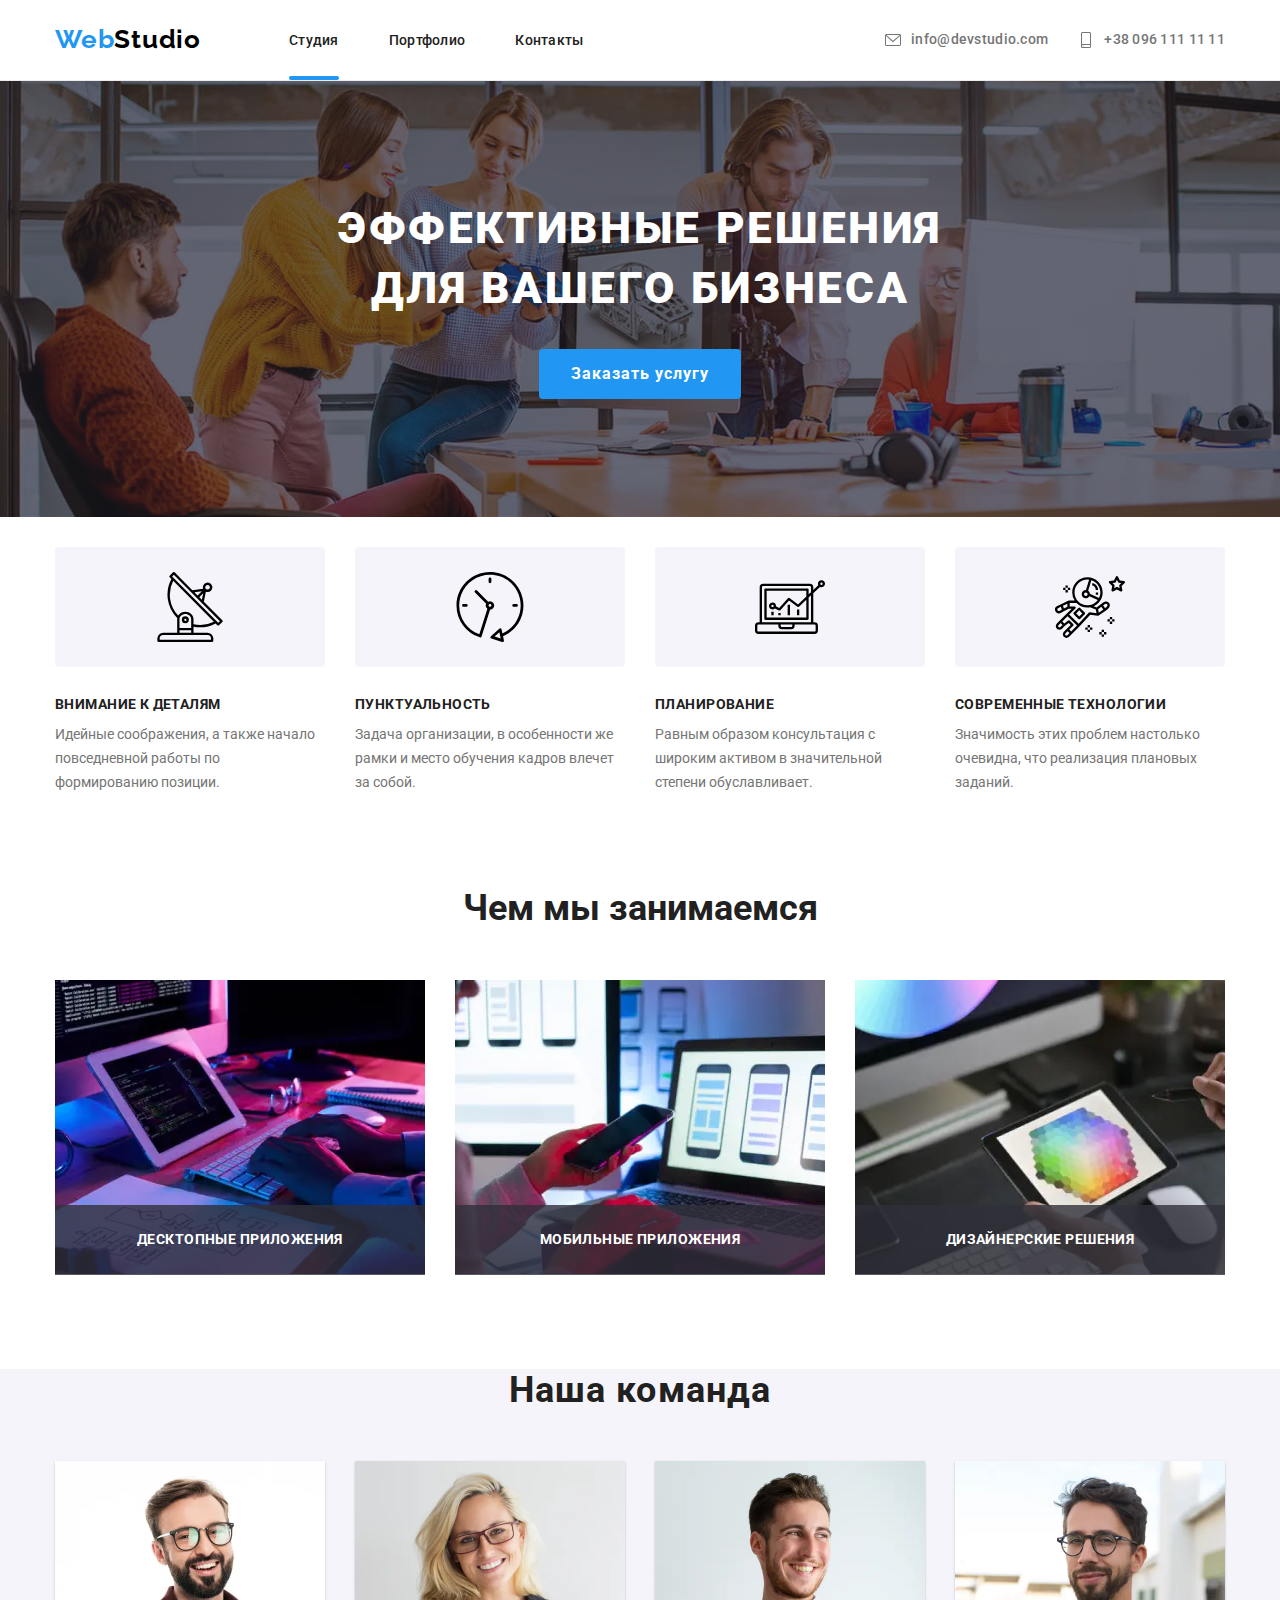
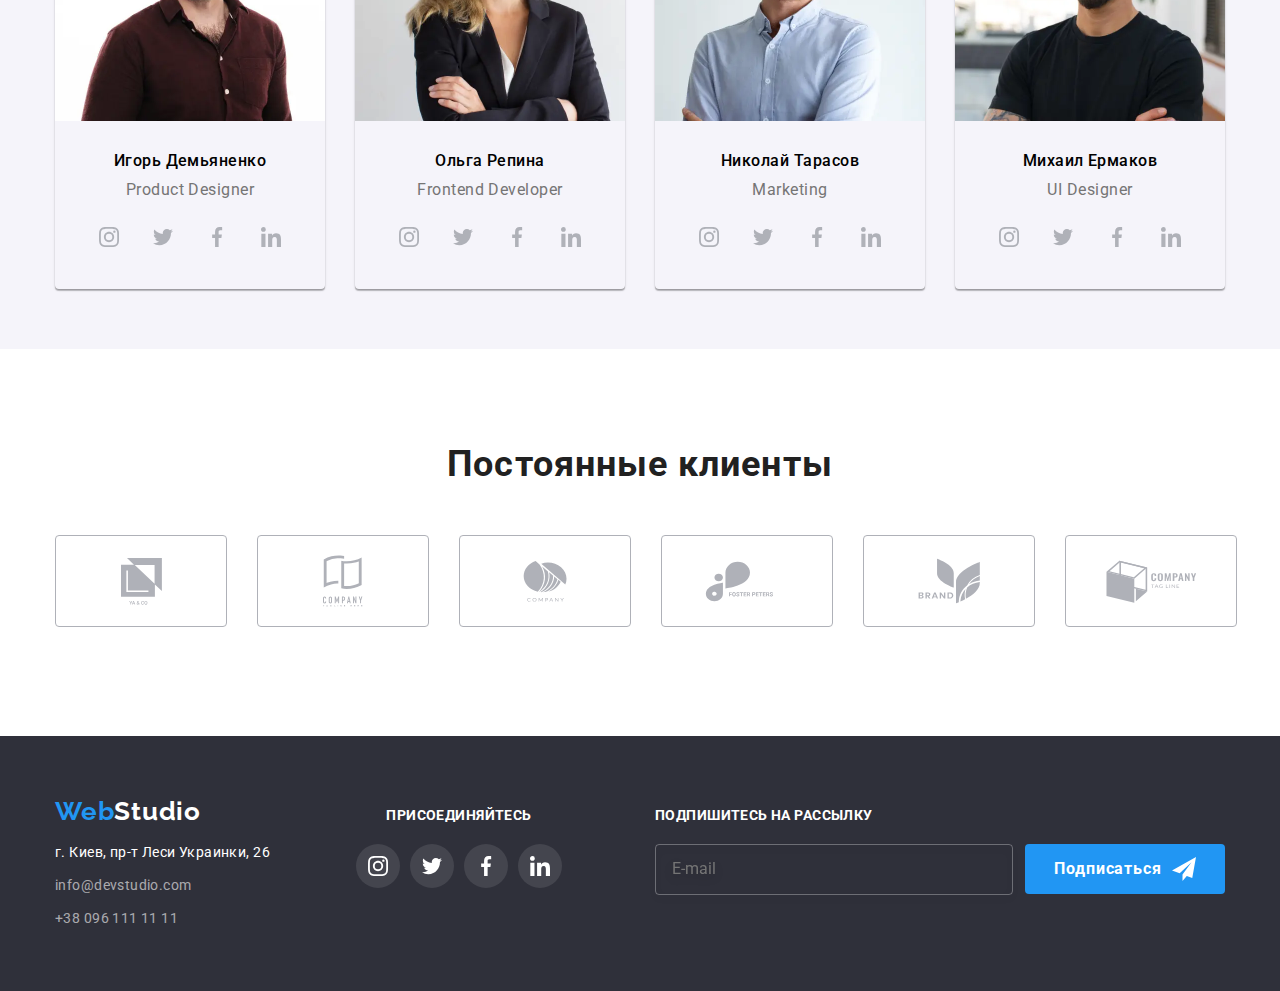
==== commit d2ca0319: "after mobile menu" ====
--- a/index.html
+++ b/index.html
@@ -93,19 +93,19 @@
                 <ul class="mobile-menu__list-social list ">
                     <li class="mobile-menu__item-social">
                         <a href="https://www.instagram.com/" target="_blank" rel="noreferrer noopener"
-                            class="mobile-menu__item-link link">Instagram</a>
+                            class="mobile-menu__item-link link test">Instagram</a>
                     </li>
                     <li class="mobile-menu__item-social">
                         <a href="https://twitter.com/" target="_blank" rel="noreferrer noopener"
-                            class="mobile-menu__item-link link">Twitter</a>
+                            class="mobile-menu__item-link link test">Twitter</a>
                     </li>
                     <li class="mobile-menu__item-social">
                         <a href="https://www.facebook.com/" target="_blank" rel="noreferrer noopener"
-                            class="mobile-menu__item-link link">Facebook</a>
+                            class="mobile-menu__item-link link test">Facebook</a>
                     </li>
                     <li class="mobile-menu__item-social">
                         <a href="https://www.linkedin.com/" target="_blank" rel="noreferrer noopener"
-                            class="mobile-menu__item-link link">LinkedIn</a>
+                            class="mobile-menu__item-link link ">LinkedIn</a>
                     </li>
                 </ul>
             </div>
--- a/css/main.min.css
+++ b/css/main.min.css
@@ -1,2 +1,2 @@
-*,::after,::before{box-sizing:border-box}:root{-moz-tab-size:4;tab-size:4}html{line-height:1.15;-webkit-text-size-adjust:100%}body{margin:0}body{font-family:system-ui,-apple-system,'Segoe UI',Roboto,Helvetica,Arial,sans-serif,'Apple Color Emoji','Segoe UI Emoji'}hr{height:0;color:inherit}abbr[title]{text-decoration:underline dotted}b,strong{font-weight:bolder}code,kbd,pre,samp{font-family:ui-monospace,SFMono-Regular,Consolas,'Liberation Mono',Menlo,monospace;font-size:1em}small{font-size:80%}sub,sup{font-size:75%;line-height:0;position:relative;vertical-align:baseline}sub{bottom:-.25em}sup{top:-.5em}table{text-indent:0;border-color:inherit}button,input,optgroup,select,textarea{font-family:inherit;font-size:100%;line-height:1.15;margin:0}button,select{text-transform:none}[type=button],[type=reset],[type=submit],button{-webkit-appearance:button}::-moz-focus-inner{border-style:none;padding:0}:-moz-focusring{outline:1px dotted ButtonText}:-moz-ui-invalid{box-shadow:none}legend{padding:0}progress{vertical-align:baseline}::-webkit-inner-spin-button,::-webkit-outer-spin-button{height:auto}[type=search]{-webkit-appearance:textfield;outline-offset:-2px}::-webkit-search-decoration{-webkit-appearance:none}::-webkit-file-upload-button{-webkit-appearance:button;font:inherit}summary{display:list-item}.visually-hidden{position:absolute;width:1px;height:1px;margin:-1px;border:0;padding:0;white-space:nowrap;clip-path:inset(100%);clip:rect(0 0 0 0);overflow:hidden}.container{padding-left:15px;padding-right:15px}@media screen and (min-width: 480px){.container{width:480px;margin:0 auto}}@media screen and (min-width: 768px){.container{width:768px;margin:0 auto}}@media screen and (min-width: 1200px){.container{width:1200px;margin:0 auto}}body{color:#757575;font-family:'Roboto', sans-serif;background-color:#fff}.body.modal-open{overflow:hidden}.text-title{margin-top:0;margin-bottom:0}.list{margin:0;padding:0;list-style:none}.link{text-decoration:none}.img{display:block;max-width:100%;height:auto}.current{color:#2196F3;transition:color 250ms cubic-bezier(0.4, 0, 0.2, 1)}.current::after{position:absolute;display:block;content:"";width:100%;height:4px;bottom:0;background:#2196F3;border-radius:2px}.header{border-bottom:1px solid #ECECEC}.header__section{display:flex;justify-content:space-between;align-items:center}@media screen and (min-width: 1200px){.header__section{align-items:baseline}}.header__mobile-menu-btn{background-color:transparent;padding:0;border:0;line-height:0;width:40px;height:40px}@media screen and (min-width: 768px){.header__mobile-menu-btn{display:none}}.header__mobile-menu-btn:focus .header__mobile-menu-icon,.header__mobile-menu-btn:hover .header__mobile-menu-icon{fill:#2196F3}.header__mobile-menu-icon{width:24px;height:16px;transition:fill 250ms cubic-bezier(0.4, 0, 0.2, 1)}.nav{display:flex;align-items:center}@media screen and (min-width: 768px){.nav__list_margin{margin-left:88px}}@media screen and (min-width: 1200px){.nav__list_margin{margin-left:93px}}.nav__list-item--contacts{margin-bottom:10px}.nav__list-item--contacts:last-child{margin-bottom:0}@media screen and (min-width: 1200px){.nav__list-item--contacts{margin-right:30px;margin-bottom:0}.nav__list-item--contacts:last-child{margin-right:0}}.nav__list-item{margin-right:50px}.nav__list-item:last-child{margin-right:0}.nav__list-link:hover,.nav__list-link:focus,.nav__list-link:hover::after,.nav__list-link:focus::after{color:#2196F3}.nav__list-contacts{align-items:center;display:none;padding-top:21px;padding-bottom:21px}@media screen and (min-width: 768px){.nav__list-contacts{display:block}}@media screen and (min-width: 1200px){.nav__list-contacts{display:flex}}@media screen and (min-width: 1200px){.nav__list-item:last-child{margin-left:auto;margin-right:0}}.nav__contacts:hover,.nav__contacts:focus,.nav__icon:focus,.nav__icon:hover{color:#2196F3;fill:#2196F3}.nav__style{font-size:14px;font-weight:500;letter-spacing:.02em;font-style:normal;line-height:1.14;color:#212121;position:relative;padding-top:32px;padding-bottom:32px;transition:color 250ms cubic-bezier(0.4, 0, 0.2, 1)}.nav__list{width:294px;left:453px;top:32px;display:none}@media screen and (min-width: 768px){.nav__list{display:flex;margin-left:88px}}@media screen and (min-width: 1200px){.nav__list{display:flex}}.nav__contacts{justify-content:center;align-items:center;font-size:14px;font-weight:500;letter-spacing:.02em;font-style:normal;line-height:1.14;color:#757575;transition:color 250ms cubic-bezier(0.4, 0, 0.2, 1);display:none}@media screen and (min-width: 768px){.nav__contacts{display:block}}@media screen and (min-width: 1200px){.nav__contacts{display:flex}}.nav__icon{width:16px;height:16px;margin-right:10px;fill:currentColor;transition:fill 250ms cubic-bezier(0.4, 0, 0.2, 1)}@media screen and (min-width: 1200px){.nav__icon{display:block}}.hero{padding-top:118px;padding-bottom:118px;background-color:#2F303A;text-align:center;background-repeat:no-repeat;background-size:cover;background-image:linear-gradient(rgba(47,48,58,0.4), rgba(47,48,58,0.4)),url("../images/hero/mobile-img.jpg")}@media (min-device-pixel-ratio: 2) and (max-width: 767px), (min-resolution: 192dpi), (min-resolution: 2dppx){.hero{background-image:linear-gradient(rgba(47,48,58,0.4), rgba(47,48,58,0.4)),url("../images/hero/mobile-img@2x.jpg")}}@media screen and (min-width: 768px){.hero{background-image:linear-gradient(rgba(47,48,58,0.4), rgba(47,48,58,0.4)),url("../images/hero/table-img.jpg")}}@media screen and (min-width: 768px) and (min-device-pixel-ratio: 2) and (min-width: 768px), screen and (min-width: 768px) and (min-resolution: 192dpi), screen and (min-width: 768px) and (min-resolution: 2dppx){.hero{background-image:linear-gradient(rgba(47,48,58,0.4), rgba(47,48,58,0.4)),url("../images/hero/table-img@2x.jpg")}}@media screen and (min-width: 1200px){.hero{padding-top:200px;padding-bottom:200px;background-image:linear-gradient(rgba(47,48,58,0.4), rgba(47,48,58,0.4)),url("../images/hero/hero.jpg")}}@media screen and (min-width: 1200px) and (min-device-pixel-ratio: 2) and (min-width: 1200px), screen and (min-width: 1200px) and (min-resolution: 192dpi), screen and (min-width: 1200px) and (min-resolution: 2dppx){.hero{background-image:linear-gradient(rgba(47,48,58,0.4), rgba(47,48,58,0.4)),url("../images/hero/hero@2.jpg")}}.hero__title{font-size:26px;font-weight:900;letter-spacing:.06em;font-style:normal;line-height:1.62;margin-top:0;margin-bottom:30px;color:#fff;text-transform:uppercase}@media screen and (min-width: 1200px){.hero__title{font-size:44px;font-weight:900;letter-spacing:.06em;font-style:normal;line-height:1.36}}.hero__button{display:flex;justify-content:center}.features{padding-bottom:60px;color:#212121;font-size:36px;line-height:1.16}.features__block-icon{display:flex;justify-content:center;height:120px;align-items:center;background:#F5F4FA;border-radius:4px;margin-bottom:30px}@media screen and (min-width: 1200px){.features{padding-bottom:94px}}.features__title{margin-bottom:10px;font-size:14px;font-weight:700;letter-spacing:.03em;font-style:normal;line-height:1.14;color:#212121;text-transform:uppercase;text-align:center}@media screen and (min-width: 768px){.features__title{text-align:start}}.features__text{color:#757575;font-weight:400;font-size:14px;line-height:1.71}.features__icon{width:70px;height:70px}.features__list{padding-top:60px}@media screen and (min-width: 768px){.features__list{display:flex;flex-wrap:wrap;margin-left:-30px}}@media screen and (min-width: 1200px){.features__list{display:flex;margin-left:-30px}}.features__list-item{margin-bottom:30px}@media screen and (min-width: 480px){.features__list-item{margin-top:30px}}@media screen and (min-width: 768px){.features__list-item{margin-bottom:0;margin-left:30px;margin-top:30px;flex-basis:calc((100% - 60px) / 2)}}@media screen and (min-width: 768px) and (min-width: 1200px){.features__list-item{margin-bottom:0;margin-left:30px;margin-top:30px;flex-basis:calc((100% - 120px) / 4)}}.command{padding-bottom:60px;background-color:#F5F4FA}.command__card-title{font-size:16px;font-weight:500;letter-spacing:.03em;font-style:normal;line-height:1.19;margin-top:0;margin-bottom:10px;color:#000;text-align:center}.command__card-text{font-size:16px;font-weight:400;letter-spacing:.03em;font-style:normal;line-height:1.19;margin-top:0;text-align:center}.command__social-list{display:flex;justify-content:space-between;margin-top:16px}.command__card{display:block;margin-top:30px;text-align:center;padding-left:40px;padding-right:40px;padding-bottom:20px}@media screen and (min-width: 480px){.command__card{padding-left:122px;padding-right:122px;padding-bottom:24px}}@media screen and (min-width: 768px){.command__card{padding-left:74px;padding-right:74px;padding-bottom:24px}}@media screen and (min-width: 1200px){.command__card{padding-bottom:30px;padding-left:32px;padding-right:32px}}.command__title{font-size:28px;font-weight:700;letter-spacing:.03em;font-style:normal;line-height:1.18;text-align:center;margin-bottom:30px;padding-top:60px;color:#212121}@media screen and (min-width: 1200px){.command__title{font-size:36px;font-weight:700;letter-spacing:.03em;font-style:normal;line-height:1.17;margin-bottom:50px;padding-top:0}}@media screen and (min-width: 280px){.command__list{display:block}}@media screen and (min-width: 768px){.command__list{display:flex;flex-wrap:wrap;margin-left:-30px;margin-top:-30px}}.command__list-item{margin-bottom:30px;box-shadow:0px 1px 3px rgba(0,0,0,0.12),0px 1px 1px rgba(0,0,0,0.14),0px 2px 1px rgba(0,0,0,0.2);border-radius:0px 0px 4px 4px}.command__list-item:last-child{margin-bottom:0}@media screen and (min-width: 768px){.command__list-item{display:flex;flex-wrap:wrap;margin-bottom:0;margin-left:30px;margin-top:30px;flex-basis:calc((100% - 60px) / 2)}}@media screen and (min-width: 1200px){.command__list-item{flex-basis:calc((100% - 120px) / 4)}}.command__icon-link{display:flex;justify-content:center;align-items:center;border-radius:50%;width:44px;height:44px;color:#AFB1B8;transition:background-color 250ms cubic-bezier(0.4, 0, 0.2, 1)}.command__icon-link:hover,.command__icon-link:focus{background-color:#2196F3}.command__icon-link:hover .command__icon,.command__icon-link:focus .command__icon{fill:#fff}.command__social-list-icon:last-child{margin-right:0}.command__social-list-icon{margin-right:10px}.command__icon{width:20px;height:20px;fill:currentColor;transition:fill 250ms cubic-bezier(0.4, 0, 0.2, 1)}.work__list-item{position:relative;width:370px;height:295px}.work__list-item:nth-child(-n+2){margin-left:0;margin-right:30px}.work__description-title{font-size:14px;font-weight:700;letter-spacing:.03em;font-style:normal;line-height:1.14;text-align:center;text-transform:uppercase;color:#fff}.work__block{padding-bottom:94px;display:none}@media screen and (min-width: 1200px){.work__block{display:block}}.work__title{margin-top:0;margin-bottom:50px;padding-top:0;color:#212121;font-weight:700;font-size:36px;line-height:1.16;text-align:center}.work__description{display:flex;align-items:center;justify-content:center;position:absolute;bottom:0;width:100%;height:70px;margin:0;background:rgba(47,48,58,0.8)}@media screen and (min-width: 1200px){.work__list{display:flex}}.clients{padding-top:60px;padding-bottom:60px}@media screen and (min-width: 1200px){.clients{padding-top:94px;padding-bottom:109px}}.clients__title{text-align:center;margin-bottom:30px;font-size:28px;font-weight:700;letter-spacing:.03em;font-style:normal;line-height:1.18;color:#212121}@media screen and (min-width: 1200px){.clients__title{font-size:36px;font-weight:700;letter-spacing:.03em;font-style:normal;line-height:1.17;margin-bottom:50px}}@media screen and (max-width: 319px){.clients__list{display:block}}@media screen and (min-width: 480px){.clients__list{display:flex;flex-wrap:wrap;margin-left:-30px;margin-top:-30px}}@media screen and (min-width: 1200px){.clients__list{flex-wrap:nowrap}}@media screen and (max-width: 479px){.clients__item{margin-bottom:30px}}@media screen and (min-width: 480px){.clients__item{margin-left:30px;margin-top:30px;flex-basis:calc((100% - 2*30px) / 2)}}@media screen and (min-width: 768px){.clients__item{flex-basis:calc((100% - 3*30px) / 3)}}@media screen and (min-width: 1200px){.clients__item{flex-basis:calc((100% - 4*30px) / 5)}}.clients__icon{fill:#AFB1B8;transition:fill 250ms cubic-bezier(0.4, 0, 0.2, 1)}.clients__icon-link{display:flex;justify-content:center;align-items:center;height:92px;border:1px solid #AFB1B8;box-sizing:border-box;border-radius:4px;transition:border 250ms cubic-bezier(0.4, 0, 0.2, 1)}@media screen and (min-width: 1200px){.clients__icon-link{width:172px}}.clients__icon-link:hover,.clients__icon-link:focus{border:1px solid #2196F3}.clients__icon-link:hover .clients__icon,.clients__icon-link:focus .clients__icon{fill:#2196F3}.footer{background-color:#2F303A;padding-top:60px;padding-bottom:60px}@media screen and (min-width: 768px){.footer{display:flex}}@media screen and (min-width: 1200px){.footer{display:flex}}.footer__footer-block{text-align:center}@media screen and (min-width: 768px){.footer__footer-block{display:flex;justify-content:center;align-items:baseline;text-align:center}}@media screen and (min-width: 1200px){.footer__footer-block{display:flex;text-align:start;margin:0}}@media screen and (min-width: 1200px){.footer__block-desktop{display:flex;align-items:baseline}}.footer__address{font-size:14px;font-weight:400;letter-spacing:.03em;font-style:normal;line-height:1.71;display:block;color:#fff;margin-top:0;margin-bottom:0}@media screen and (max-width: 768px){.footer__address{margin-bottom:60px}}@media screen and (min-width: 1200px){.footer__address{width:231px}}.footer__address-name,.footer__address-list .footer__address-list-item{font-size:14px;font-weight:400;letter-spacing:.03em;font-style:normal;line-height:1.71;margin-bottom:9px}.footer__address-list-item:last-child{margin-bottom:0px}.footer__address-list .footer__contacts{color:rgba(255,255,255,0.6);transition:color 250ms cubic-bezier(0.4, 0, 0.2, 1)}.footer__address-list .footer__contacts:hover,.footer__address-list .footer__contacts:focus{color:#2196F3}.footer__social-section{text-align:center}@media screen and (min-width: 480px){.footer__social-section{margin-top:60px}}@media screen and (min-width: 768px){.footer__social-section{margin-left:165px;margin-top:0}}@media screen and (min-width: 1200px){.footer__social-section{width:206px;margin-left:70px;align-items:baseline;margin-top:0}}.footer__social-list{display:flex;justify-content:center}.footer__icon{display:flex;align-items:center;width:20px;height:20px;fill:#fff}.footer__link-social{display:flex;justify-content:center;align-items:center;border-radius:50%;width:44px;height:44px;background:rgba(255,255,255,0.1);transition:background-color 250ms cubic-bezier(0.4, 0, 0.2, 1)}.footer__link-social:hover,.footer__link-social:focus{background-color:#2196F3}.footer__icon-item{display:flex;margin-right:10px}.footer__icon-item:last-child{margin-right:0}.footer__text{text-transform:uppercase;font-size:14px;font-weight:700;letter-spacing:.03em;font-style:normal;line-height:1.14;margin-top:0;margin-bottom:20px;color:#fff}.subscribe{text-align:center;margin-top:60px}@media screen and (min-width: 1200px){.subscribe{margin-top:0;text-align:start;margin-left:93px}}.subscribe__input:hover,.subscribe__input:focus{border-color:#2196F3;outline:none}@media screen and (min-width: 768px){.subscribe__container{display:block}}@media screen and (min-width: 1200px){.subscribe__container{display:flex;justify-content:flex-end}}.subscribe__input{display:flex;width:100%;padding-top:15px;padding-bottom:15px;padding-left:16px;color:#fff;border:1px solid rgba(255,255,255,0.3);box-sizing:border-box;filter:drop-shadow(0px 4px 4px rgba(0,0,0,0.15));border-radius:4px;background-color:transparent;transition:border-color 250ms cubic-bezier(0.4, 0, 0.2, 1)}@media screen and (min-width: 768px) and (min-width: 1200px){.subscribe__input{width:358px;justify-content:center;margin-right:0}}.button-submit__icon{display:flex;position:absolute;align-items:center}.button-submit__input-icon{display:block;margin-left:10px;width:24px;height:24px}.button-submit{text-align:center;margin-left:auto;margin-right:auto;margin-top:20px;width:200px;height:50px}@media screen and (min-width: 768px){.button-submit{text-align:center;margin-left:291px;margin-right:277px;margin-top:20px}}@media screen and (min-width: 1200px){.button-submit{margin-left:12px;margin-right:0;margin-top:0}}.portfolio{padding-top:66px;padding-bottom:60px}@media screen and (min-width: 1200px){.portfolio{padding-top:94px;padding-bottom:91px}}.portfolio__list-filter{display:flex;flex-wrap:wrap;margin-bottom:40px}@media screen and (min-width: 768px){.portfolio__list-filter{justify-content:center}}.portfolio__button:nth-child(-n+3){margin-bottom:15px}@media screen and (min-width: 768px){.portfolio{margin-top:0;margin-bottom:34px}.portfolio__button:nth-child(-n+3){margin-bottom:0}}.portfolio__button:nth-child(-n+4){margin-left:0;margin-right:8px}.portfolio__filters{font-size:16px;font-weight:500;letter-spacing:.03em;font-style:normal;line-height:1.63;padding:6px 22px;border-radius:4px;border:#2196F3;min-width:73px;color:#212121;background:#F5F4FA;text-align:center;cursor:pointer;transition:box-shadow 250ms cubic-bezier(0.4, 0, 0.2, 1),background-color 250ms cubic-bezier(0.4, 0, 0.2, 1),color 250ms cubic-bezier(0.4, 0, 0.2, 1)}.portfolio__filters:hover,.portfolio__filters:focus{box-shadow:0px 3px 1px rgba(0,0,0,0.1),0px 1px 2px rgba(0,0,0,0.08),0px 2px 2px rgba(0,0,0,0.12);background-color:#2196F3;color:#fff}@media screen and (min-width: 768px){.portfolio__list{display:flex;flex-wrap:wrap;margin-left:-30px;margin-top:-30px}}.portfolio__list-item{display:block;margin-bottom:30px;margin-left:0;margin-top:0}.portfolio__list-item:last-child{margin-bottom:0}@media screen and (min-width: 768px){.portfolio__list-item{margin-bottom:0;margin-left:30px;margin-top:30px;flex-basis:calc((100% - 60px) / 2)}}@media screen and (min-width: 1200px){.portfolio__list-item{flex-basis:calc((100% - 90px) / 3)}}.portfolio__link:hover,.portfolio__link:focus{box-shadow:0px 1px 1px rgba(0,0,0,0.12),0px 4px 4px rgba(0,0,0,0.06),1px 4px 6px rgba(0,0,0,0.16)}.portfolio__card-border{border-bottom:1px solid #eee;border-right:1px solid #eee;border-left:1px solid #eee;box-sizing:border-box;padding:20px 24px}.portfolio__title{font-size:18px;font-weight:700;letter-spacing:.03em;font-style:normal;line-height:2;color:#000;margin-bottom:4px}.portfolio__text{font-size:16px;font-weight:400;letter-spacing:.03em;font-style:normal;line-height:1.88;color:#757575}.portfolio__img-section{display:block;position:relative;overflow:hidden}.portfolio__link{display:block;position:relative}.portfolio__description{font-size:18px;font-weight:400;letter-spacing:.03em;font-style:normal;line-height:1.56;display:block;position:absolute;width:100%;height:100%;padding-top:63px;padding-left:23px;padding-right:23px;background:rgba(33,150,243,0.9);color:#fff;transform:translateY(100%);transition:transform 250ms cubic-bezier(0.4, 0, 0.2, 1)}.portfolio__link:hover .portfolio__description,.portfolio__link:focus .portfolio__description{transform:translateY(-100%)}.backdrop{position:fixed;top:0;left:0;width:100%;height:100%;padding-left:15px;padding-right:15px;background:rgba(0,0,0,0.2);opacity:1;transition:opacity 250ms cubic-bezier(0.4, 0, 0.2, 1);overflow-y:scroll}.backdrop.is-hidden{opacity:0;visibility:hidden;pointer-events:none}.backdrop__conteiner{position:absolute;min-width:360px;padding:40px;top:50%;left:50%;transform:translate(-50%, -50%);background:#fff;box-shadow:0px 1px 3px rgba(0,0,0,0.12),0px 1px 1px rgba(0,0,0,0.14),0px 2px 1px rgba(0,0,0,0.2);border-radius:4px}@media screen and (min-width: 480px){.backdrop__conteiner{width:450px}}@media screen and (min-width: 1200px){.backdrop__conteiner{width:528px}}.license{display:flex;justify-content:center;align-items:center;margin-bottom:30px}.license__checkbox-container{position:relative;display:flex;align-items:center}.license__checkbox{width:1px;height:1px;margin:-1px;border:0;padding:0;white-space:nowrap;clip-path:inset(100%);clip:rect(0 0 0 0);overflow:hidden}.license__icon-checkbox{display:flex;position:relative;justify-content:center;align-items:center;width:16px;height:15px;margin-right:9px;border:2px solid #212121;border-radius:2px;transition:background-color 250ms cubic-bezier(0.4, 0, 0.2, 1),border-color 250ms cubic-bezier(0.4, 0, 0.2, 1),background-origin 250ms cubic-bezier(0.4, 0, 0.2, 1)}.license__icon-checkbox:hover,.license__checkbox:focus+.license__icon-checkbox{border-color:#2196F3}.license__checkbox:checked+.license__icon-checkbox{background-color:#2196F3;border-color:#2196F3;background-origin:border-box}.license__checkbox-text{display:inline-block;color:#757575;font-size:12px;font-weight:400;letter-spacing:.03em;font-style:normal;line-height:1.17}@media screen and (min-width: 1200px){.license__checkbox-text{font-size:14px;font-weight:400;letter-spacing:.03em;font-style:normal;line-height:1.71}}.license__checkbox-text-doc{color:#2196F3;text-decoration-line:underline}.license__input-icon-checkbox{display:block;position:absolute;width:16px;height:15px;cursor:pointer}.license__button-submit{width:200px;height:50px;margin-left:auto;margin-right:auto}.button{display:flex;padding:10px 32px;border-radius:4px;border:#2196F3;min-width:200px;font-size:16px;font-weight:700;letter-spacing:.06em;font-style:normal;line-height:1.88;background:#2196F3;box-shadow:rgba(0,0,0,0.15);color:#fff;align-items:center;justify-content:center;text-align:center;cursor:pointer;transition:background 250ms cubic-bezier(0.4, 0, 0.2, 1),box-shadow 250ms cubic-bezier(0.4, 0, 0.2, 1)}.button:hover,.button:focus,.button-submit:hover,.button-submit:focus{background:#188CE8;box-shadow:rgba(0,0,0,0.15)}.footer__submit-button:hover,.footer__submit-button:focus{background:#188CE8;box-shadow:rgba(0,0,0,0.15)}.logo{display:block;font-size:26px;font-weight:700;letter-spacing:.03em;font-style:normal;line-height:1.19;padding-top:16px;padding-bottom:16px;color:#000;font-family:'Raleway', sans-serif;animation:pulse 500ms 6 cubic-bezier(0.4, 0, 0.2, 1) 250ms}@media screen and (min-width: 768px){.logo{padding-top:26px;padding-bottom:26px}}@media screen and (min-width: 1200px){.logo{padding-top:24px;padding-bottom:25px}}.logo__weblogo{color:#2196F3;font-size:26px;font-weight:700;letter-spacing:.03em;font-style:normal;line-height:1.19}.logo-footer--white{color:#fff;animation:none}.logo-footer__logo{padding:0;margin-bottom:20px}.modal{display:block}.modal__link-close{position:absolute;display:flex;justify-content:center;align-items:center;border-radius:50%;padding:0;top:8px;right:8px;width:30px;height:30px;background:#fff;border:1px solid rgba(0,0,0,0.1);box-sizing:border-box;cursor:pointer}.modal__icon{width:18px;height:18px;transition:fill 250ms cubic-bezier(0.4, 0, 0.2, 1)}.modal__link-close:hover .modal__icon,.modal__icon:hover,.modal__link-close:focus .modal__icon{fill:#2196F3}.form{flex-direction:column}.form__input-icon{display:block;position:absolute;width:18px;height:18px;top:50%;left:12px;transform:translateY(-50%);transition:fill 250ms cubic-bezier(0.4, 0, 0.2, 1);cursor:pointer}.form__icon:focus-within>.form__input-icon,.form__icon:hover>.form__input-icon{fill:#2196F3}.form__feedback-input{display:flex;width:100%;height:120px;padding:12px 16px;border:1px solid rgba(33,33,33,0.2);border-radius:4px;resize:none;margin-bottom:20px;cursor:pointer;outline:none}.form__feedback-input::placeholder{color:rgba(117,117,117,0.5)}.form__input:hover,.form__feedback-input:hover,.form__feedback-input:focus,.form__input:focus{border-color:#2196F3;outline:none}.form__title{font-size:20px;font-weight:700;letter-spacing:.03em;font-style:normal;line-height:1.5;text-align:center;margin-bottom:10px;color:#212121}@media screen and (min-width: 1200px){.form__title{font-size:20px;font-weight:700;letter-spacing:.03em;font-style:normal;line-height:1.15}}.form__user{display:block;margin-bottom:4px}.form__description{font-size:12px;font-weight:400;letter-spacing:.03em;font-style:.01em;line-height:1.17;display:block;margin-bottom:4px;color:#757575}.form__icon{position:relative;display:block;width:100%;margin-bottom:10px}.form__input{display:flex;width:100%;height:40px;padding-left:35px;border:1px solid rgba(33,33,33,0.2);box-sizing:border-box;border-radius:4px;transition:border-color 250ms cubic-bezier(0.4, 0, 0.2, 1);cursor:pointer}.mobile-menu{z-index:100;position:fixed;top:0;left:0;width:100vw;height:100vw;background:#FFFFFF;opacity:0;visibility:hidden;pointer-events:none;transition:opacity 250ms cubic-bezier(0.4, 0, 0.2, 1);overflow-x:scroll}.mobile-menu.is-open{opacity:1;visibility:visible;pointer-events:auto}@media screen and (min-width: 768px){.mobile-menu{display:none}}.mobile-menu__close:hover .mobile-menu__icon,.mobile-menu__icon:hover,.mobile-menu__close:focus .mobile-menu__icon{fill:#2196F3}.mobile-menu__container{position:relative;padding-top:48px;padding-bottom:48px}.mobile-menu__close{position:absolute;display:flex;justify-content:center;align-items:center;border-radius:50%;padding:0;top:10px;right:15px;width:40px;height:40px;background:#fff;border:transparent;box-sizing:border-box;transition:250ms cubic-bezier(0.4, 0, 0.2, 1)}.mobile-menu__icon{width:19px;height:19px;transition:fill 250ms cubic-bezier(0.4, 0, 0.2, 1)}.mobile-menu__item{display:block;margin-bottom:32px}.mobile-menu__item:last-child{margin-bottom:0}.mobile-menu__item .mobile-nav__style{font-size:40px;font-weight:500;letter-spacing:.02em;font-style:normal;line-height:1.18;color:#212121;position:relative}.mobile-menu__item .mobile-nav__style.active{color:#2196F3}.mobile-menu_nav{margin-bottom:302px}.mobile-menu_contacts{display:block;margin-bottom:64px}.mobile-menu__item-contacts{margin-bottom:32px}.mobile-menu__item-contacts:last-child{margin-bottom:0}.mobile-menu__list-social{display:flex;flex-wrap:wrap;justify-content:space-between}.mobile-menu__item-link{font-size:18px;font-weight:500;letter-spacing:.02em;font-style:normal;line-height:1.22;color:#2196F3}.mobile-nav__contacts-phone{font-size:34px;font-weight:500;letter-spacing:.02em;font-style:normal;line-height:1.18;color:#2196F3}.mobile-nav__contacts-email{font-size:28px;font-weight:500;letter-spacing:.02em;font-style:normal;line-height:1;color:#757575}
+*,::after,::before{box-sizing:border-box}:root{-moz-tab-size:4;tab-size:4}html{line-height:1.15;-webkit-text-size-adjust:100%}body{margin:0}body{font-family:system-ui,-apple-system,'Segoe UI',Roboto,Helvetica,Arial,sans-serif,'Apple Color Emoji','Segoe UI Emoji'}hr{height:0;color:inherit}abbr[title]{text-decoration:underline dotted}b,strong{font-weight:bolder}code,kbd,pre,samp{font-family:ui-monospace,SFMono-Regular,Consolas,'Liberation Mono',Menlo,monospace;font-size:1em}small{font-size:80%}sub,sup{font-size:75%;line-height:0;position:relative;vertical-align:baseline}sub{bottom:-.25em}sup{top:-.5em}table{text-indent:0;border-color:inherit}button,input,optgroup,select,textarea{font-family:inherit;font-size:100%;line-height:1.15;margin:0}button,select{text-transform:none}[type=button],[type=reset],[type=submit],button{-webkit-appearance:button}::-moz-focus-inner{border-style:none;padding:0}:-moz-focusring{outline:1px dotted ButtonText}:-moz-ui-invalid{box-shadow:none}legend{padding:0}progress{vertical-align:baseline}::-webkit-inner-spin-button,::-webkit-outer-spin-button{height:auto}[type=search]{-webkit-appearance:textfield;outline-offset:-2px}::-webkit-search-decoration{-webkit-appearance:none}::-webkit-file-upload-button{-webkit-appearance:button;font:inherit}summary{display:list-item}.visually-hidden{position:absolute;width:1px;height:1px;margin:-1px;border:0;padding:0;white-space:nowrap;clip-path:inset(100%);clip:rect(0 0 0 0);overflow:hidden}.container{padding-left:15px;padding-right:15px}@media screen and (min-width: 480px){.container{width:480px;margin:0 auto}}@media screen and (min-width: 768px){.container{width:768px;margin:0 auto}}@media screen and (min-width: 1200px){.container{width:1200px;margin:0 auto}}body{color:#757575;font-family:'Roboto', sans-serif;background-color:#fff}body.modal-open{overflow:hidden}body.modal-open-menu{overflow:hidden}.text-title{margin-top:0;margin-bottom:0}.list{margin:0;padding:0;list-style:none}.link{text-decoration:none}.img{display:block;max-width:100%;height:auto}.current{color:#2196F3;transition:color 250ms cubic-bezier(0.4, 0, 0.2, 1)}.current::after{position:absolute;display:block;content:"";width:100%;height:4px;bottom:0;background:#2196F3;border-radius:2px}.header{border-bottom:1px solid #ECECEC}.header__section{display:flex;justify-content:space-between;align-items:center}@media screen and (min-width: 1200px){.header__section{align-items:baseline}}.header__mobile-menu-btn{background-color:transparent;padding:0;border:0;line-height:0;width:40px;height:40px}@media screen and (min-width: 768px){.header__mobile-menu-btn{display:none}}.header__mobile-menu-btn:focus .header__mobile-menu-icon,.header__mobile-menu-btn:hover .header__mobile-menu-icon{fill:#2196F3}.header__mobile-menu-icon{width:24px;height:16px;transition:fill 250ms cubic-bezier(0.4, 0, 0.2, 1)}.nav{display:flex;align-items:center}@media screen and (min-width: 768px){.nav__list_margin{margin-left:88px}}@media screen and (min-width: 1200px){.nav__list_margin{margin-left:93px}}.nav__list-item--contacts{margin-bottom:10px}.nav__list-item--contacts:last-child{margin-bottom:0}@media screen and (min-width: 1200px){.nav__list-item--contacts{margin-right:30px;margin-bottom:0}.nav__list-item--contacts:last-child{margin-right:0}}.nav__list-item{margin-right:50px}.nav__list-item:last-child{margin-right:0}.nav__list-link:hover,.nav__list-link:focus,.nav__list-link:hover::after,.nav__list-link:focus::after{color:#2196F3}.nav__list-contacts{align-items:center;display:none;padding-top:21px;padding-bottom:21px}@media screen and (min-width: 768px){.nav__list-contacts{display:block}}@media screen and (min-width: 1200px){.nav__list-contacts{display:flex}}@media screen and (min-width: 1200px){.nav__list-item:last-child{margin-left:auto;margin-right:0}}.nav__contacts:hover,.nav__contacts:focus,.nav__icon:focus,.nav__icon:hover{color:#2196F3;fill:#2196F3}.nav__style{font-size:14px;font-weight:500;letter-spacing:.02em;font-style:normal;line-height:1.14;color:#212121;position:relative;padding-top:32px;padding-bottom:32px;transition:color 250ms cubic-bezier(0.4, 0, 0.2, 1)}.nav__list{width:294px;left:453px;top:32px;display:none}@media screen and (min-width: 768px){.nav__list{display:flex;margin-left:88px}}.nav__contacts{justify-content:center;align-items:center;font-size:14px;font-weight:500;letter-spacing:.02em;font-style:normal;line-height:1.14;color:#757575;transition:color 250ms cubic-bezier(0.4, 0, 0.2, 1);display:none}@media screen and (min-width: 768px){.nav__contacts{display:block}}@media screen and (min-width: 1200px){.nav__contacts{display:flex}}.nav__icon{width:16px;height:16px;margin-right:10px;fill:currentColor;transition:fill 250ms cubic-bezier(0.4, 0, 0.2, 1)}@media screen and (min-width: 1200px){.nav__icon{display:block}}.hero{padding-top:118px;padding-bottom:118px;background-color:#2F303A;background-position:center;max-width:1600px;margin-left:auto;margin-right:auto;text-align:center;background-repeat:no-repeat;background-size:cover;background-image:linear-gradient(rgba(47,48,58,0.4), rgba(47,48,58,0.4)),url("../images/hero/mobile-img.jpg")}@media (min-device-pixel-ratio: 2), (min-resolution: 192dpi), (min-resolution: 2dppx){.hero{background-image:linear-gradient(rgba(47,48,58,0.4), rgba(47,48,58,0.4)),url("../images/hero/mobile-img@2x.jpg")}}@media screen and (min-width: 479px){.hero{background-image:linear-gradient(rgba(47,48,58,0.4), rgba(47,48,58,0.4)),url("../images/hero/tablet-img.jpg")}}@media screen and (min-width: 479px) and (min-device-pixel-ratio: 2) and (min-width: 479px), screen and (min-width: 479px) and (min-resolution: 192dpi), screen and (min-width: 479px) and (min-resolution: 2dppx){.hero{background-image:linear-gradient(rgba(47,48,58,0.4), rgba(47,48,58,0.4)),url("../images/hero/tablet-img@2x.jpg")}}@media screen and (min-width: 768px){.hero{background-image:linear-gradient(rgba(47,48,58,0.4), rgba(47,48,58,0.4)),url("../images/hero/hero.jpg")}}@media screen and (min-width: 768px) and (min-device-pixel-ratio: 2) and (min-width: 768px), screen and (min-width: 768px) and (min-resolution: 192dpi), screen and (min-width: 768px) and (min-resolution: 2dppx){.hero{background-image:linear-gradient(rgba(47,48,58,0.4), rgba(47,48,58,0.4)),url("../images/hero/hero@2.jpg")}}@media screen and (min-width: 1200px){.hero{background-image:linear-gradient(rgba(47,48,58,0.4), rgba(47,48,58,0.4)),url("../images/hero/hero.jpg")}}@media screen and (min-width: 1200px) and (min-device-pixel-ratio: 2) and (min-width: 768px), screen and (min-width: 1200px) and (min-resolution: 192dpi), screen and (min-width: 1200px) and (min-resolution: 2dppx){.hero{padding-top:200px;padding-bottom:200px;background-image:linear-gradient(rgba(47,48,58,0.4), rgba(47,48,58,0.4)),url("../images/hero/hero@2.jpg")}}.hero__title{font-size:26px;font-weight:900;letter-spacing:.06em;font-style:normal;line-height:1.62;margin-top:0;margin-bottom:30px;color:#fff;text-transform:uppercase}@media screen and (min-width: 1200px){.hero__title{font-size:44px;font-weight:900;letter-spacing:.06em;font-style:normal;line-height:1.36}}.hero__button{display:flex;justify-content:center}.features{padding-bottom:60px;color:#212121;font-size:36px;line-height:1.16}.features__block-icon{display:flex;justify-content:center;height:120px;align-items:center;background:#F5F4FA;border-radius:4px;margin-bottom:30px}@media screen and (min-width: 1200px){.features{padding-bottom:94px}}.features__title{margin-bottom:10px;font-size:14px;font-weight:700;letter-spacing:.03em;font-style:normal;line-height:1.14;color:#212121;text-transform:uppercase;text-align:center}@media screen and (min-width: 768px){.features__title{text-align:start}}.features__text{color:#757575;font-weight:400;font-size:14px;line-height:1.71}.features__icon{width:70px;height:70px}@media screen and (min-width: 768px){.features__list{display:flex;flex-wrap:wrap;margin-left:-30px}}@media screen and (min-width: 480px){.features__list-item{margin-top:30px}}@media screen and (min-width: 768px){.features__list-item{margin-bottom:0;margin-left:30px;margin-top:30px;flex-basis:calc((100% - 60px) / 2)}}@media screen and (min-width: 1200px){.features__list-item{flex-basis:calc((100% - 120px) / 4)}}.command{padding-bottom:60px;background-color:#F5F4FA}.command__card-title{font-size:16px;font-weight:500;letter-spacing:.03em;font-style:normal;line-height:1.19;margin-top:0;margin-bottom:10px;color:#000;text-align:center}.command__card-text{font-size:16px;font-weight:400;letter-spacing:.03em;font-style:normal;line-height:1.19;margin-top:0;text-align:center}.command__social-list{display:flex;justify-content:space-between;margin-top:16px}.command__card{display:block;margin-top:30px;text-align:center;padding-left:40px;padding-right:40px;padding-bottom:20px}@media screen and (min-width: 480px){.command__card{padding-left:122px;padding-right:122px;padding-bottom:24px}}@media screen and (min-width: 768px){.command__card{padding-left:74px;padding-right:74px;padding-bottom:24px}}@media screen and (min-width: 1200px){.command__card{padding-bottom:30px;padding-left:32px;padding-right:32px}}.command__title{font-size:28px;font-weight:700;letter-spacing:.03em;font-style:normal;line-height:1.18;text-align:center;margin-bottom:30px;padding-top:60px;color:#212121}@media screen and (min-width: 1200px){.command__title{font-size:36px;font-weight:700;letter-spacing:.03em;font-style:normal;line-height:1.17;margin-bottom:50px;padding-top:0}}@media screen and (min-width: 280px){.command__list{display:block}}@media screen and (min-width: 768px){.command__list{display:flex;flex-wrap:wrap;margin-left:-30px;margin-top:-30px}}.command__list-item{margin-bottom:30px;box-shadow:0px 1px 3px rgba(0,0,0,0.12),0px 1px 1px rgba(0,0,0,0.14),0px 2px 1px rgba(0,0,0,0.2);border-radius:0px 0px 4px 4px}.command__list-item:last-child{margin-bottom:0}@media screen and (min-width: 768px){.command__list-item{display:flex;flex-wrap:wrap;margin-bottom:0;margin-left:30px;margin-top:30px;flex-basis:calc((100% - 60px) / 2)}}@media screen and (min-width: 1200px){.command__list-item{flex-basis:calc((100% - 120px) / 4)}}.command__icon-link{display:flex;justify-content:center;align-items:center;border-radius:50%;width:44px;height:44px;color:#AFB1B8;transition:background-color 250ms cubic-bezier(0.4, 0, 0.2, 1)}.command__icon-link:hover,.command__icon-link:focus{background-color:#2196F3}.command__icon-link:hover .command__icon,.command__icon-link:focus .command__icon{fill:#fff}.command__social-list-icon:last-child{margin-right:0}.command__social-list-icon{margin-right:10px}.command__icon{width:20px;height:20px;fill:currentColor;transition:fill 250ms cubic-bezier(0.4, 0, 0.2, 1)}.work__list-item{position:relative;width:370px;height:295px}.work__list-item:nth-child(-n+2){margin-left:0;margin-right:30px}.work__description-title{font-size:14px;font-weight:700;letter-spacing:.03em;font-style:normal;line-height:1.14;text-align:center;text-transform:uppercase;color:#fff}.work__block{padding-bottom:94px;display:none}@media screen and (min-width: 1200px){.work__block{display:block}}.work__title{margin-top:0;margin-bottom:50px;padding-top:0;color:#212121;font-weight:700;font-size:36px;line-height:1.16;text-align:center}.work__description{display:flex;align-items:center;justify-content:center;position:absolute;bottom:0;width:100%;height:70px;margin:0;background:rgba(47,48,58,0.8)}@media screen and (min-width: 1200px){.work__list{display:flex}}.clients{padding-top:60px;padding-bottom:60px}@media screen and (min-width: 1200px){.clients{padding-top:94px;padding-bottom:109px}}.clients__title{text-align:center;margin-bottom:30px;font-size:28px;font-weight:700;letter-spacing:.03em;font-style:normal;line-height:1.18;color:#212121}@media screen and (min-width: 1200px){.clients__title{font-size:36px;font-weight:700;letter-spacing:.03em;font-style:normal;line-height:1.17;margin-bottom:50px}}@media screen and (max-width: 319px){.clients__list{display:block}}@media screen and (min-width: 480px){.clients__list{display:flex;flex-wrap:wrap;margin-left:-30px;margin-top:-30px}}@media screen and (min-width: 1200px){.clients__list{flex-wrap:nowrap}}@media screen and (max-width: 479px){.clients__item{margin-bottom:30px}}@media screen and (min-width: 480px){.clients__item{margin-left:30px;margin-top:30px;flex-basis:calc((100% - 2*30px) / 2)}}@media screen and (min-width: 768px){.clients__item{flex-basis:calc((100% - 3*30px) / 3)}}@media screen and (min-width: 1200px){.clients__item{flex-basis:calc((100% - 4*30px) / 5)}}.clients__icon{fill:#AFB1B8;transition:fill 250ms cubic-bezier(0.4, 0, 0.2, 1)}.clients__icon-link{display:flex;justify-content:center;align-items:center;height:92px;border:1px solid #AFB1B8;box-sizing:border-box;border-radius:4px;transition:border 250ms cubic-bezier(0.4, 0, 0.2, 1)}@media screen and (min-width: 1200px){.clients__icon-link{width:172px}}.clients__icon-link:hover,.clients__icon-link:focus{border:1px solid #2196F3}.clients__icon-link:hover .clients__icon,.clients__icon-link:focus .clients__icon{fill:#2196F3}.footer{background-color:#2F303A;padding-top:60px;padding-bottom:60px}@media screen and (min-width: 768px){.footer{display:flex}}.footer__footer-block{text-align:center}@media screen and (min-width: 768px){.footer__footer-block{display:flex;justify-content:center;align-items:baseline;text-align:center}}@media screen and (min-width: 1200px){.footer__footer-block{text-align:start;margin:0}}@media screen and (min-width: 1200px){.footer__block-desktop{display:flex;align-items:baseline}}.footer__address{font-size:14px;font-weight:400;letter-spacing:.03em;font-style:normal;line-height:1.71;display:block;color:#fff;margin-top:0;margin-bottom:0}@media screen and (max-width: 768px){.footer__address{margin-bottom:60px}}@media screen and (min-width: 1200px){.footer__address{width:231px}}.footer__address-name,.footer__address-list .footer__address-list-item{font-size:14px;font-weight:400;letter-spacing:.03em;font-style:normal;line-height:1.71;margin-bottom:9px}.footer__address-list-item:last-child{margin-bottom:0px}.footer__address-list .footer__contacts{color:rgba(255,255,255,0.6);transition:color 250ms cubic-bezier(0.4, 0, 0.2, 1)}.footer__address-list .footer__contacts:hover,.footer__address-list .footer__contacts:focus{color:#2196F3}.footer__social-section{text-align:center}@media screen and (min-width: 480px){.footer__social-section{margin-top:60px}}@media screen and (min-width: 768px){.footer__social-section{margin-left:165px;margin-top:0}}@media screen and (min-width: 1200px){.footer__social-section{width:206px;margin-left:70px;align-items:baseline;margin-top:0}}.footer__social-list{display:flex;justify-content:center}.footer__icon{display:flex;align-items:center;width:20px;height:20px;fill:#fff}.footer__link-social{display:flex;justify-content:center;align-items:center;border-radius:50%;width:44px;height:44px;background:rgba(255,255,255,0.1);transition:background-color 250ms cubic-bezier(0.4, 0, 0.2, 1)}.footer__link-social:hover,.footer__link-social:focus{background-color:#2196F3}.footer__icon-item{display:flex;margin-right:10px}.footer__icon-item:last-child{margin-right:0}.footer__text{text-transform:uppercase;font-size:14px;font-weight:700;letter-spacing:.03em;font-style:normal;line-height:1.14;margin-top:0;margin-bottom:20px;color:#fff}.subscribe{text-align:center;margin-top:60px}@media screen and (min-width: 1200px){.subscribe{margin-top:0;text-align:start;margin-left:93px}}.subscribe__input:hover,.subscribe__input:focus{border-color:#2196F3;outline:none}@media screen and (min-width: 768px){.subscribe__container{display:block}}@media screen and (min-width: 1200px){.subscribe__container{display:flex;justify-content:flex-end}}.subscribe__input{width:100%;padding-top:15px;padding-bottom:15px;padding-left:16px;color:#fff;border:1px solid rgba(255,255,255,0.3);box-sizing:border-box;filter:drop-shadow(0px 4px 4px rgba(0,0,0,0.15));border-radius:4px;background-color:transparent;transition:border-color 250ms cubic-bezier(0.4, 0, 0.2, 1)}@media screen and (min-width: 768px){.subscribe__input{width:450px}}@media screen and (min-width: 1200px){.subscribe__input{display:flex;width:358px;justify-content:center;margin-right:0}}.button-submit__icon{display:flex;position:absolute;align-items:center}.button-submit__input-icon{display:block;margin-left:10px;width:24px;height:24px}.button-submit{text-align:center;margin-left:auto;margin-right:auto;margin-top:20px;width:200px;height:50px}@media screen and (min-width: 768px){.button-submit{text-align:center;margin-left:291px;margin-right:277px;margin-top:20px}}@media screen and (min-width: 1200px){.button-submit{margin-left:12px;margin-right:0;margin-top:0}}.portfolio{padding-top:66px;padding-bottom:60px}@media screen and (min-width: 1200px){.portfolio{padding-top:94px;padding-bottom:91px}}.portfolio__list-filter{display:flex;flex-wrap:wrap;margin-bottom:40px}@media screen and (min-width: 768px){.portfolio__list-filter{justify-content:center}}.portfolio__button:nth-child(-n+3){margin-bottom:15px}@media screen and (min-width: 768px){.portfolio{margin-top:0;margin-bottom:34px}.portfolio__button:nth-child(-n+3){margin-bottom:0}}.portfolio__button:nth-child(-n+4){margin-left:0;margin-right:8px}.portfolio__filters{font-size:16px;font-weight:500;letter-spacing:.03em;font-style:normal;line-height:1.63;padding:6px 22px;border-radius:4px;border:#2196F3;min-width:73px;color:#212121;background:#F5F4FA;text-align:center;cursor:pointer;transition:box-shadow 250ms cubic-bezier(0.4, 0, 0.2, 1),background-color 250ms cubic-bezier(0.4, 0, 0.2, 1),color 250ms cubic-bezier(0.4, 0, 0.2, 1)}.portfolio__filters:hover,.portfolio__filters:focus{box-shadow:0px 3px 1px rgba(0,0,0,0.1),0px 1px 2px rgba(0,0,0,0.08),0px 2px 2px rgba(0,0,0,0.12);background-color:#2196F3;color:#fff}@media screen and (min-width: 768px){.portfolio__list{display:flex;flex-wrap:wrap;margin-left:-30px;margin-top:-30px}}.portfolio__list-item{margin-bottom:30px;margin-left:0;margin-top:0}.portfolio__list-item:last-child{margin-bottom:0}@media screen and (min-width: 768px){.portfolio__list-item{margin-bottom:0;margin-left:30px;margin-top:30px;flex-basis:calc((100% - 60px) / 2)}}@media screen and (min-width: 1200px){.portfolio__list-item{flex-basis:calc((100% - 90px) / 3)}}.portfolio__link:hover,.portfolio__link:focus{box-shadow:0px 1px 1px rgba(0,0,0,0.12),0px 4px 4px rgba(0,0,0,0.06),1px 4px 6px rgba(0,0,0,0.16)}.portfolio__card-border{border-bottom:1px solid #eee;border-right:1px solid #eee;border-left:1px solid #eee;box-sizing:border-box;padding:20px 24px}.portfolio__title{font-size:18px;font-weight:700;letter-spacing:.03em;font-style:normal;line-height:2;color:#000;margin-bottom:4px}.portfolio__text{font-size:16px;font-weight:400;letter-spacing:.03em;font-style:normal;line-height:1.88;color:#757575}.portfolio__img-section{display:block;position:relative;overflow:hidden}.portfolio__link{display:block;position:relative}.portfolio__description{font-size:18px;font-weight:400;letter-spacing:.03em;font-style:normal;line-height:1.56;display:block;position:absolute;width:100%;height:100%;padding-top:63px;padding-left:23px;padding-right:23px;background:rgba(33,150,243,0.9);color:#fff;transform:translateY(100%);transition:transform 250ms cubic-bezier(0.4, 0, 0.2, 1)}.portfolio__link:hover .portfolio__description,.portfolio__link:focus .portfolio__description{transform:translateY(-100%)}.backdrop{position:fixed;top:0;left:0;width:100%;height:100%;padding-left:15px;padding-right:15px;background:rgba(0,0,0,0.2);opacity:1;transition:opacity 250ms cubic-bezier(0.4, 0, 0.2, 1);overflow-y:scroll}.backdrop.is-hidden{opacity:0;visibility:hidden;pointer-events:none}.backdrop__conteiner{position:absolute;width:96%;padding:40px;top:50%;left:50%;transform:translate(-50%, -50%);background:#fff;box-shadow:0px 1px 3px rgba(0,0,0,0.12),0px 1px 1px rgba(0,0,0,0.14),0px 2px 1px rgba(0,0,0,0.2);border-radius:4px}@media screen and (min-width: 480px){.backdrop__conteiner{width:450px}}@media screen and (min-width: 1200px){.backdrop__conteiner{width:528px}}.license{display:flex;justify-content:center;align-items:center;margin-bottom:30px}.license__checkbox-container{position:relative;display:flex;align-items:center}.license__checkbox{width:1px;height:1px;margin:-1px;border:0;padding:0;white-space:nowrap;clip-path:inset(100%);clip:rect(0 0 0 0);overflow:hidden}.license__icon-checkbox{display:flex;position:relative;justify-content:center;align-items:center;width:16px;height:15px;margin-right:9px;border:2px solid #212121;border-radius:2px;transition:background-color 250ms cubic-bezier(0.4, 0, 0.2, 1),border-color 250ms cubic-bezier(0.4, 0, 0.2, 1),background-origin 250ms cubic-bezier(0.4, 0, 0.2, 1)}.license__icon-checkbox:hover,.license__checkbox:focus+.license__icon-checkbox{border-color:#2196F3}.license__checkbox:checked+.license__icon-checkbox{background-color:#2196F3;border-color:#2196F3;background-origin:border-box}.license__checkbox-text{display:inline-block;color:#757575;font-size:12px;font-weight:400;letter-spacing:.03em;font-style:normal;line-height:1.17}@media screen and (min-width: 1200px){.license__checkbox-text{font-size:14px;font-weight:400;letter-spacing:.03em;font-style:normal;line-height:1.71}}.license__checkbox-text-doc{color:#2196F3;text-decoration-line:underline}.license__input-icon-checkbox{display:block;position:absolute;width:16px;height:15px;cursor:pointer}.license__button-submit{width:200px;height:50px;margin-left:auto;margin-right:auto}.button{display:flex;padding:10px 32px;border-radius:4px;border:#2196F3;min-width:200px;font-size:16px;font-weight:700;letter-spacing:.06em;font-style:normal;line-height:1.88;background:#2196F3;box-shadow:rgba(0,0,0,0.15);color:#fff;align-items:center;justify-content:center;text-align:center;cursor:pointer;transition:background 250ms cubic-bezier(0.4, 0, 0.2, 1),box-shadow 250ms cubic-bezier(0.4, 0, 0.2, 1)}.button:hover,.button:focus,.button-submit:hover,.button-submit:focus{background:#188CE8;box-shadow:rgba(0,0,0,0.15)}.footer__submit-button:hover,.footer__submit-button:focus{background:#188CE8;box-shadow:rgba(0,0,0,0.15)}.logo{display:block;font-size:26px;font-weight:700;letter-spacing:.03em;font-style:normal;line-height:1.19;padding-top:16px;padding-bottom:16px;color:#000;font-family:'Raleway', sans-serif;animation:pulse 500ms 6 cubic-bezier(0.4, 0, 0.2, 1) 250ms}@media screen and (min-width: 768px){.logo{padding-top:26px;padding-bottom:26px}}@media screen and (min-width: 1200px){.logo{padding-top:24px;padding-bottom:25px}}.logo__weblogo{color:#2196F3;font-size:26px;font-weight:700;letter-spacing:.03em;font-style:normal;line-height:1.19}.logo-footer--white{color:#fff;animation:none}.logo-footer__logo{padding:0}.modal{display:block}.modal__link-close{position:absolute;display:flex;justify-content:center;align-items:center;border-radius:50%;padding:0;top:8px;right:8px;width:30px;height:30px;background:#fff;border:1px solid rgba(0,0,0,0.1);box-sizing:border-box;cursor:pointer}.modal__icon{width:18px;height:18px;transition:fill 250ms cubic-bezier(0.4, 0, 0.2, 1)}.modal__link-close:hover .modal__icon,.modal__icon:hover,.modal__link-close:focus .modal__icon{fill:#2196F3}.form{flex-direction:column}.form__input-icon{display:block;position:absolute;width:18px;height:18px;top:50%;left:12px;transform:translateY(-50%);transition:fill 250ms cubic-bezier(0.4, 0, 0.2, 1);cursor:pointer}.form__icon:focus-within>.form__input-icon,.form__icon:hover>.form__input-icon{fill:#2196F3}.form__feedback-input{display:flex;width:100%;height:120px;padding:12px 16px;border:1px solid rgba(33,33,33,0.2);border-radius:4px;resize:none;margin-bottom:20px;cursor:pointer;outline:none}.form__feedback-input::placeholder{color:rgba(117,117,117,0.5)}.form__input:hover,.form__feedback-input:hover,.form__feedback-input:focus,.form__input:focus{border-color:#2196F3;outline:none}.form__title{font-size:20px;font-weight:700;letter-spacing:.03em;font-style:normal;line-height:1.5;text-align:center;margin-bottom:10px;color:#212121}@media screen and (min-width: 1200px){.form__title{font-size:20px;font-weight:700;letter-spacing:.03em;font-style:normal;line-height:1.15}}.form__user{display:block;margin-bottom:4px}.form__description{font-size:12px;font-weight:400;letter-spacing:.03em;font-style:.01em;line-height:1.17;display:block;margin-bottom:4px;color:#757575}.form__icon{position:relative;display:block;width:100%;margin-bottom:10px}.form__input{display:flex;width:100%;height:40px;padding-left:35px;border:1px solid rgba(33,33,33,0.2);box-sizing:border-box;border-radius:4px;transition:border-color 250ms cubic-bezier(0.4, 0, 0.2, 1);cursor:pointer}.mobile-menu{z-index:100;position:fixed;top:0;left:0;width:100vw;height:100vh;background:#FFFFFF;opacity:0;visibility:hidden;pointer-events:none;transition:opacity 250ms cubic-bezier(0.4, 0, 0.2, 1);overflow-x:scroll}.mobile-menu.is-open{opacity:1;visibility:visible;pointer-events:auto}@media screen and (min-width: 768px){.mobile-menu{display:none}}.mobile-menu__close:hover .mobile-menu__icon,.mobile-menu__icon:hover,.mobile-menu__close:focus .mobile-menu__icon{fill:#2196F3}.mobile-menu__container{position:relative;padding-top:48px;padding-bottom:48px;height:100%;display:flex;flex-direction:column}.mobile-menu__close{position:absolute;display:flex;justify-content:center;align-items:center;border-radius:50%;padding:0;top:10px;right:15px;width:40px;height:40px;background:#fff;border:transparent;box-sizing:border-box;transition:250ms cubic-bezier(0.4, 0, 0.2, 1)}.mobile-menu__icon{width:19px;height:19px;transition:fill 250ms cubic-bezier(0.4, 0, 0.2, 1)}.mobile-menu__item{display:block;margin-bottom:32px}.mobile-menu__item:last-child{margin-bottom:0}.mobile-menu__item .mobile-nav__style{font-size:40px;font-weight:500;letter-spacing:.02em;font-style:normal;line-height:1.18;color:#212121;position:relative}.mobile-menu__item .mobile-nav__style.active{color:#2196F3}.mobile-menu_contacts{margin-bottom:64px;margin-top:auto}.mobile-menu__item-contacts{margin-bottom:32px}.mobile-menu__item-contacts:last-child{margin-bottom:0}.mobile-menu__list-social{display:flex;flex-wrap:wrap}.mobile-menu__item-social{margin-right:20px}.mobile-menu__item-social:last-child{margin-right:0}.test::after{content:"";position:absolute;width:22px;border:1px solid rgba(33,33,33,0.2);transform:rotate(90deg) translateX(-1px);transform-origin:left top;margin-left:10px}.mobile-menu__item-link{position:relative;font-size:18px;font-weight:500;letter-spacing:.02em;font-style:normal;line-height:1.22;color:#2196F3}.mobile-nav__contacts-phone{font-size:34px;font-weight:500;letter-spacing:.02em;font-style:normal;line-height:1.18;color:#2196F3}.mobile-nav__contacts-email{font-size:28px;font-weight:500;letter-spacing:.02em;font-style:normal;line-height:1;color:#757575}
 /*# sourceMappingURL=main.min.css.map */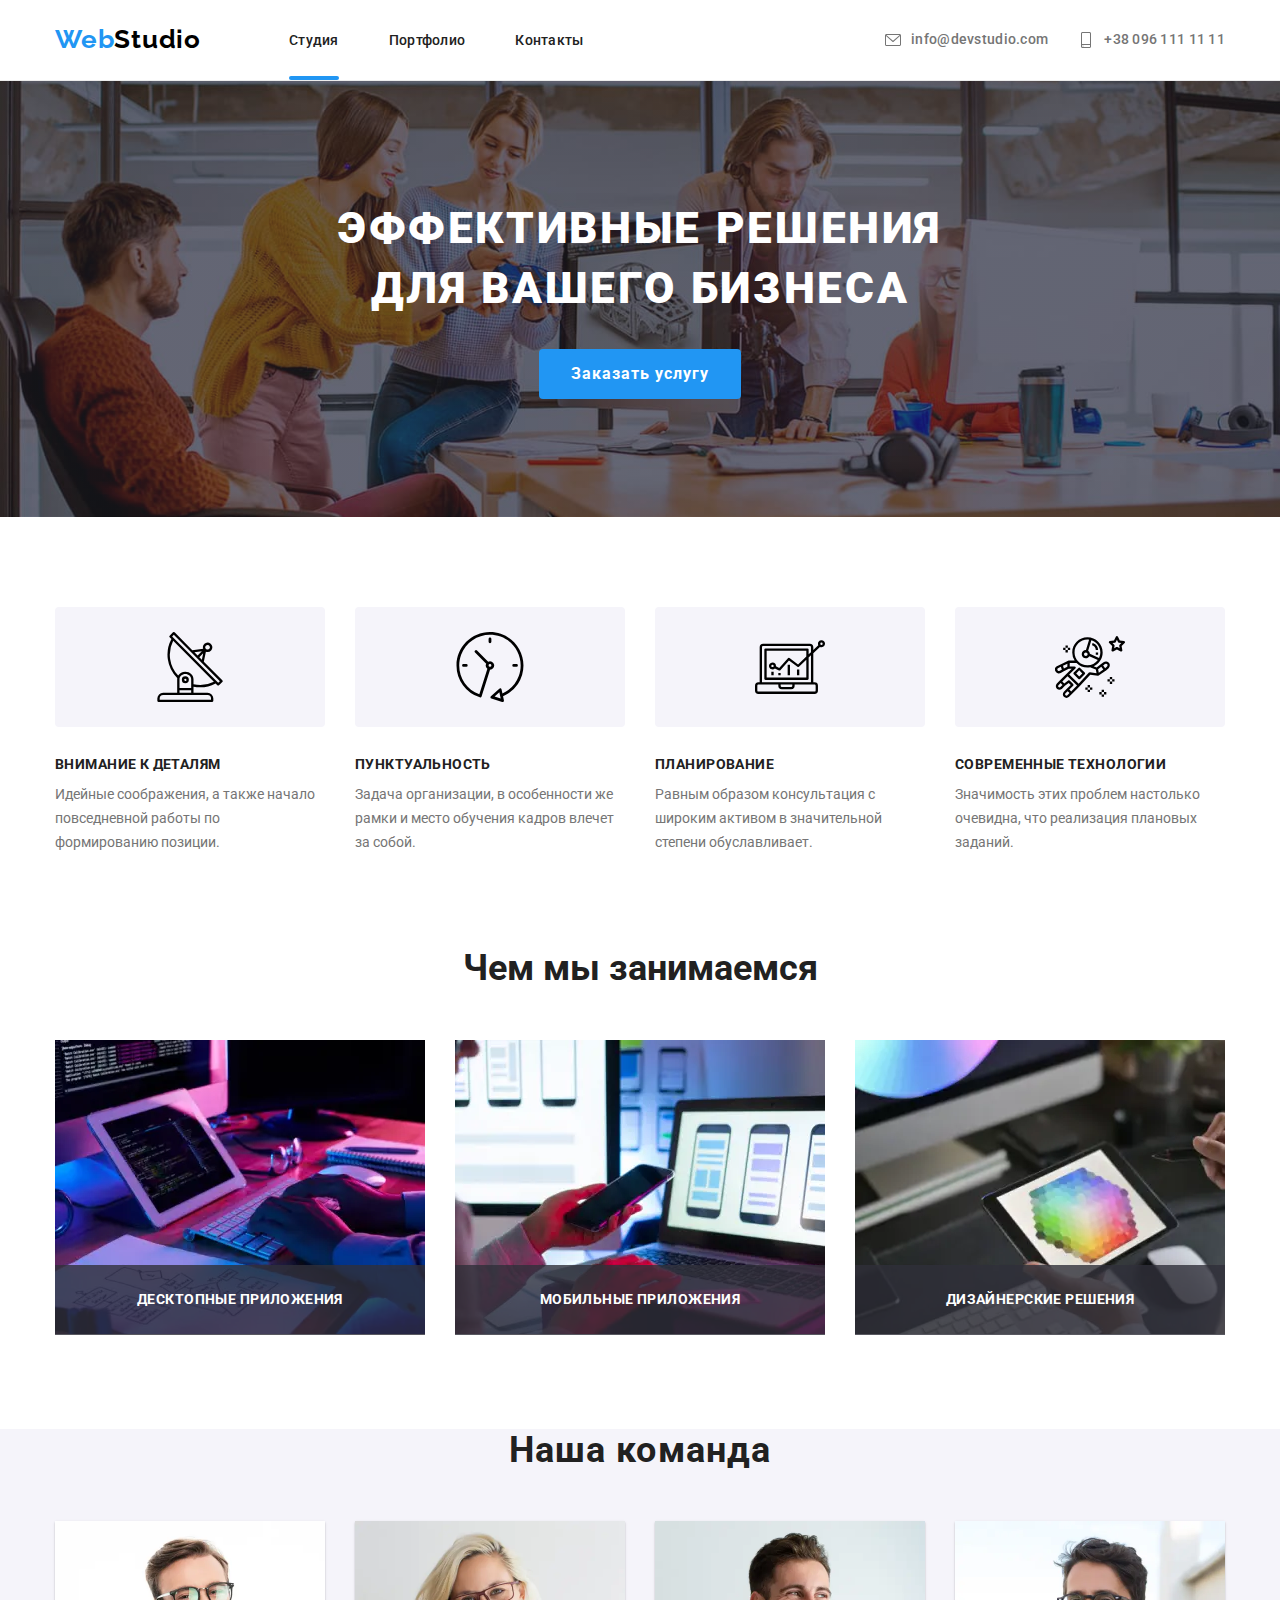
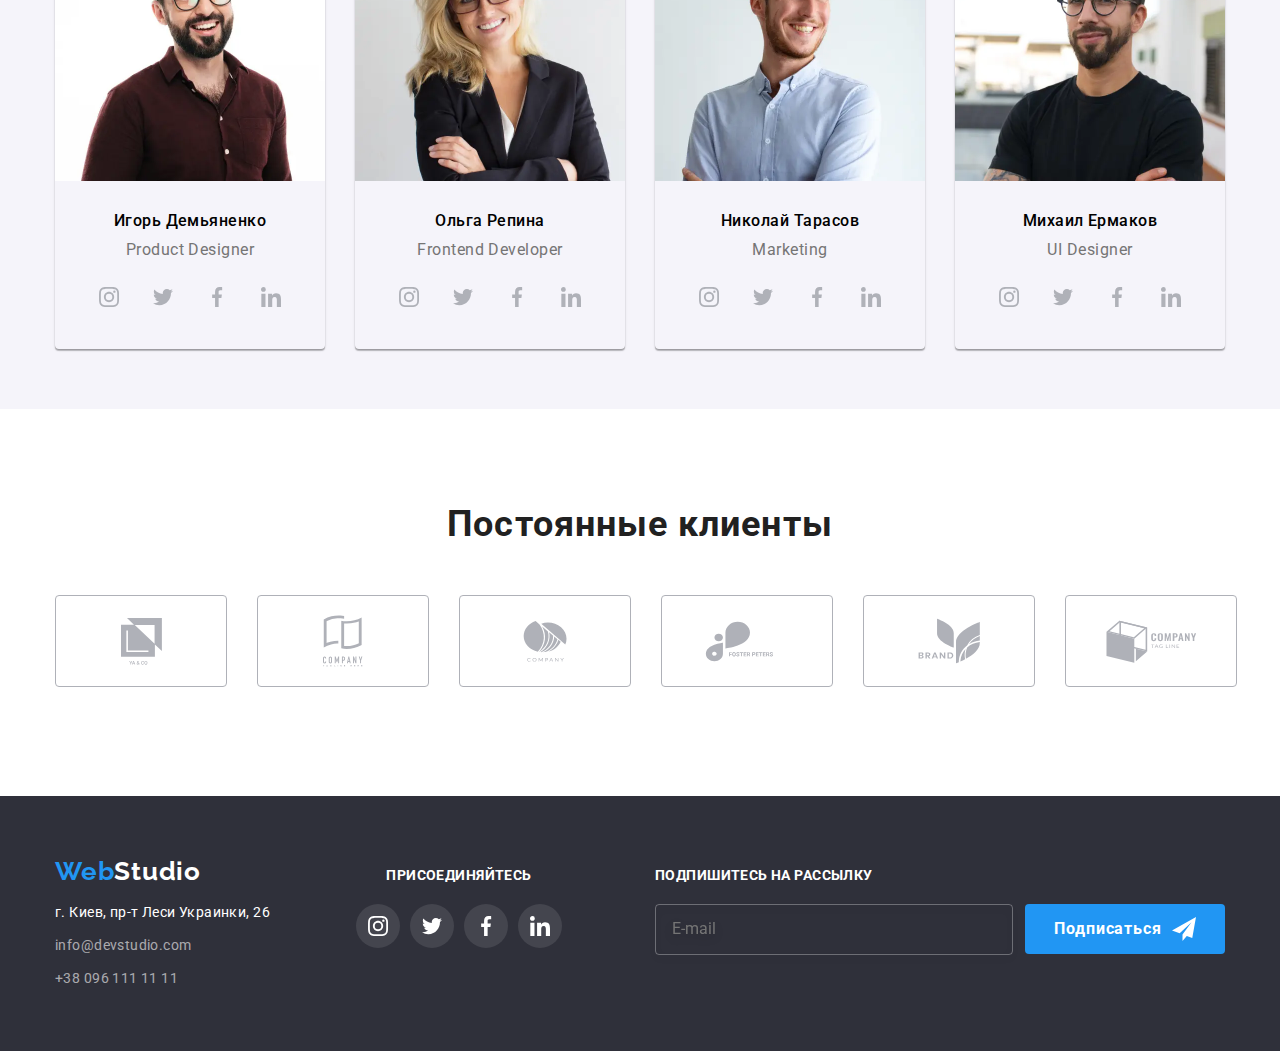
==== commit 03f0abda: "фикс мелочей" ====
--- a/index.html
+++ b/index.html
@@ -93,15 +93,15 @@
                 <ul class="mobile-menu__list-social list ">
                     <li class="mobile-menu__item-social">
                         <a href="https://www.instagram.com/" target="_blank" rel="noreferrer noopener"
-                            class="mobile-menu__item-link link test">Instagram</a>
+                            class="mobile-menu__item-link link mobile-menu--current">Instagram</a>
                     </li>
                     <li class="mobile-menu__item-social">
                         <a href="https://twitter.com/" target="_blank" rel="noreferrer noopener"
-                            class="mobile-menu__item-link link test">Twitter</a>
+                            class="mobile-menu__item-link link mobile-menu--current">Twitter</a>
                     </li>
                     <li class="mobile-menu__item-social">
                         <a href="https://www.facebook.com/" target="_blank" rel="noreferrer noopener"
-                            class="mobile-menu__item-link link test">Facebook</a>
+                            class="mobile-menu__item-link link mobile-menu--current">Facebook</a>
                     </li>
                     <li class="mobile-menu__item-social">
                         <a href="https://www.linkedin.com/" target="_blank" rel="noreferrer noopener"
@@ -269,8 +269,7 @@
                                 media="(min-width:768px)">
                             <source srcset="./images/comand/mob-team1.webp 1x, ./images/comand/mob-team1@2x.webp 2x"
                                 media="(min-width:280px)" type="image/webp">
-                            <source srcset="./images/comand/mob-team1.jpg 1x, ./images/comand/mob-team1@2x.jpg 2x"
-                                media="(min-width:280px)">
+                            <source srcset="./images/comand/mob-team1.jpg 1x, ./images/comand/mob-team1@2x.jpg 2x">
                             <img src="#" alt="Игорь Демьяненко" class="img">
                         </picture>
 
--- a/css/main.min.css
+++ b/css/main.min.css
@@ -1,2 +1,2 @@
-*,::after,::before{box-sizing:border-box}:root{-moz-tab-size:4;tab-size:4}html{line-height:1.15;-webkit-text-size-adjust:100%}body{margin:0}body{font-family:system-ui,-apple-system,'Segoe UI',Roboto,Helvetica,Arial,sans-serif,'Apple Color Emoji','Segoe UI Emoji'}hr{height:0;color:inherit}abbr[title]{text-decoration:underline dotted}b,strong{font-weight:bolder}code,kbd,pre,samp{font-family:ui-monospace,SFMono-Regular,Consolas,'Liberation Mono',Menlo,monospace;font-size:1em}small{font-size:80%}sub,sup{font-size:75%;line-height:0;position:relative;vertical-align:baseline}sub{bottom:-.25em}sup{top:-.5em}table{text-indent:0;border-color:inherit}button,input,optgroup,select,textarea{font-family:inherit;font-size:100%;line-height:1.15;margin:0}button,select{text-transform:none}[type=button],[type=reset],[type=submit],button{-webkit-appearance:button}::-moz-focus-inner{border-style:none;padding:0}:-moz-focusring{outline:1px dotted ButtonText}:-moz-ui-invalid{box-shadow:none}legend{padding:0}progress{vertical-align:baseline}::-webkit-inner-spin-button,::-webkit-outer-spin-button{height:auto}[type=search]{-webkit-appearance:textfield;outline-offset:-2px}::-webkit-search-decoration{-webkit-appearance:none}::-webkit-file-upload-button{-webkit-appearance:button;font:inherit}summary{display:list-item}.visually-hidden{position:absolute;width:1px;height:1px;margin:-1px;border:0;padding:0;white-space:nowrap;clip-path:inset(100%);clip:rect(0 0 0 0);overflow:hidden}.container{padding-left:15px;padding-right:15px}@media screen and (min-width: 480px){.container{width:480px;margin:0 auto}}@media screen and (min-width: 768px){.container{width:768px;margin:0 auto}}@media screen and (min-width: 1200px){.container{width:1200px;margin:0 auto}}body{color:#757575;font-family:'Roboto', sans-serif;background-color:#fff}body.modal-open{overflow:hidden}body.modal-open-menu{overflow:hidden}.text-title{margin-top:0;margin-bottom:0}.list{margin:0;padding:0;list-style:none}.link{text-decoration:none}.img{display:block;max-width:100%;height:auto}.current{color:#2196F3;transition:color 250ms cubic-bezier(0.4, 0, 0.2, 1)}.current::after{position:absolute;display:block;content:"";width:100%;height:4px;bottom:0;background:#2196F3;border-radius:2px}.header{border-bottom:1px solid #ECECEC}.header__section{display:flex;justify-content:space-between;align-items:center}@media screen and (min-width: 1200px){.header__section{align-items:baseline}}.header__mobile-menu-btn{background-color:transparent;padding:0;border:0;line-height:0;width:40px;height:40px}@media screen and (min-width: 768px){.header__mobile-menu-btn{display:none}}.header__mobile-menu-btn:focus .header__mobile-menu-icon,.header__mobile-menu-btn:hover .header__mobile-menu-icon{fill:#2196F3}.header__mobile-menu-icon{width:24px;height:16px;transition:fill 250ms cubic-bezier(0.4, 0, 0.2, 1)}.nav{display:flex;align-items:center}@media screen and (min-width: 768px){.nav__list_margin{margin-left:88px}}@media screen and (min-width: 1200px){.nav__list_margin{margin-left:93px}}.nav__list-item--contacts{margin-bottom:10px}.nav__list-item--contacts:last-child{margin-bottom:0}@media screen and (min-width: 1200px){.nav__list-item--contacts{margin-right:30px;margin-bottom:0}.nav__list-item--contacts:last-child{margin-right:0}}.nav__list-item{margin-right:50px}.nav__list-item:last-child{margin-right:0}.nav__list-link:hover,.nav__list-link:focus,.nav__list-link:hover::after,.nav__list-link:focus::after{color:#2196F3}.nav__list-contacts{align-items:center;display:none;padding-top:21px;padding-bottom:21px}@media screen and (min-width: 768px){.nav__list-contacts{display:block}}@media screen and (min-width: 1200px){.nav__list-contacts{display:flex}}@media screen and (min-width: 1200px){.nav__list-item:last-child{margin-left:auto;margin-right:0}}.nav__contacts:hover,.nav__contacts:focus,.nav__icon:focus,.nav__icon:hover{color:#2196F3;fill:#2196F3}.nav__style{font-size:14px;font-weight:500;letter-spacing:.02em;font-style:normal;line-height:1.14;color:#212121;position:relative;padding-top:32px;padding-bottom:32px;transition:color 250ms cubic-bezier(0.4, 0, 0.2, 1)}.nav__list{width:294px;left:453px;top:32px;display:none}@media screen and (min-width: 768px){.nav__list{display:flex;margin-left:88px}}.nav__contacts{justify-content:center;align-items:center;font-size:14px;font-weight:500;letter-spacing:.02em;font-style:normal;line-height:1.14;color:#757575;transition:color 250ms cubic-bezier(0.4, 0, 0.2, 1);display:none}@media screen and (min-width: 768px){.nav__contacts{display:block}}@media screen and (min-width: 1200px){.nav__contacts{display:flex}}.nav__icon{width:16px;height:16px;margin-right:10px;fill:currentColor;transition:fill 250ms cubic-bezier(0.4, 0, 0.2, 1)}@media screen and (min-width: 1200px){.nav__icon{display:block}}.hero{padding-top:118px;padding-bottom:118px;background-color:#2F303A;background-position:center;max-width:1600px;margin-left:auto;margin-right:auto;text-align:center;background-repeat:no-repeat;background-size:cover;background-image:linear-gradient(rgba(47,48,58,0.4), rgba(47,48,58,0.4)),url("../images/hero/mobile-img.jpg")}@media (min-device-pixel-ratio: 2), (min-resolution: 192dpi), (min-resolution: 2dppx){.hero{background-image:linear-gradient(rgba(47,48,58,0.4), rgba(47,48,58,0.4)),url("../images/hero/mobile-img@2x.jpg")}}@media screen and (min-width: 479px){.hero{background-image:linear-gradient(rgba(47,48,58,0.4), rgba(47,48,58,0.4)),url("../images/hero/tablet-img.jpg")}}@media screen and (min-width: 479px) and (min-device-pixel-ratio: 2) and (min-width: 479px), screen and (min-width: 479px) and (min-resolution: 192dpi), screen and (min-width: 479px) and (min-resolution: 2dppx){.hero{background-image:linear-gradient(rgba(47,48,58,0.4), rgba(47,48,58,0.4)),url("../images/hero/tablet-img@2x.jpg")}}@media screen and (min-width: 768px){.hero{background-image:linear-gradient(rgba(47,48,58,0.4), rgba(47,48,58,0.4)),url("../images/hero/hero.jpg")}}@media screen and (min-width: 768px) and (min-device-pixel-ratio: 2) and (min-width: 768px), screen and (min-width: 768px) and (min-resolution: 192dpi), screen and (min-width: 768px) and (min-resolution: 2dppx){.hero{background-image:linear-gradient(rgba(47,48,58,0.4), rgba(47,48,58,0.4)),url("../images/hero/hero@2.jpg")}}@media screen and (min-width: 1200px){.hero{background-image:linear-gradient(rgba(47,48,58,0.4), rgba(47,48,58,0.4)),url("../images/hero/hero.jpg")}}@media screen and (min-width: 1200px) and (min-device-pixel-ratio: 2) and (min-width: 768px), screen and (min-width: 1200px) and (min-resolution: 192dpi), screen and (min-width: 1200px) and (min-resolution: 2dppx){.hero{padding-top:200px;padding-bottom:200px;background-image:linear-gradient(rgba(47,48,58,0.4), rgba(47,48,58,0.4)),url("../images/hero/hero@2.jpg")}}.hero__title{font-size:26px;font-weight:900;letter-spacing:.06em;font-style:normal;line-height:1.62;margin-top:0;margin-bottom:30px;color:#fff;text-transform:uppercase}@media screen and (min-width: 1200px){.hero__title{font-size:44px;font-weight:900;letter-spacing:.06em;font-style:normal;line-height:1.36}}.hero__button{display:flex;justify-content:center}.features{padding-bottom:60px;color:#212121;font-size:36px;line-height:1.16}.features__block-icon{display:flex;justify-content:center;height:120px;align-items:center;background:#F5F4FA;border-radius:4px;margin-bottom:30px}@media screen and (min-width: 1200px){.features{padding-bottom:94px}}.features__title{margin-bottom:10px;font-size:14px;font-weight:700;letter-spacing:.03em;font-style:normal;line-height:1.14;color:#212121;text-transform:uppercase;text-align:center}@media screen and (min-width: 768px){.features__title{text-align:start}}.features__text{color:#757575;font-weight:400;font-size:14px;line-height:1.71}.features__icon{width:70px;height:70px}@media screen and (min-width: 768px){.features__list{display:flex;flex-wrap:wrap;margin-left:-30px}}@media screen and (min-width: 480px){.features__list-item{margin-top:30px}}@media screen and (min-width: 768px){.features__list-item{margin-bottom:0;margin-left:30px;margin-top:30px;flex-basis:calc((100% - 60px) / 2)}}@media screen and (min-width: 1200px){.features__list-item{flex-basis:calc((100% - 120px) / 4)}}.command{padding-bottom:60px;background-color:#F5F4FA}.command__card-title{font-size:16px;font-weight:500;letter-spacing:.03em;font-style:normal;line-height:1.19;margin-top:0;margin-bottom:10px;color:#000;text-align:center}.command__card-text{font-size:16px;font-weight:400;letter-spacing:.03em;font-style:normal;line-height:1.19;margin-top:0;text-align:center}.command__social-list{display:flex;justify-content:space-between;margin-top:16px}.command__card{display:block;margin-top:30px;text-align:center;padding-left:40px;padding-right:40px;padding-bottom:20px}@media screen and (min-width: 480px){.command__card{padding-left:122px;padding-right:122px;padding-bottom:24px}}@media screen and (min-width: 768px){.command__card{padding-left:74px;padding-right:74px;padding-bottom:24px}}@media screen and (min-width: 1200px){.command__card{padding-bottom:30px;padding-left:32px;padding-right:32px}}.command__title{font-size:28px;font-weight:700;letter-spacing:.03em;font-style:normal;line-height:1.18;text-align:center;margin-bottom:30px;padding-top:60px;color:#212121}@media screen and (min-width: 1200px){.command__title{font-size:36px;font-weight:700;letter-spacing:.03em;font-style:normal;line-height:1.17;margin-bottom:50px;padding-top:0}}@media screen and (min-width: 280px){.command__list{display:block}}@media screen and (min-width: 768px){.command__list{display:flex;flex-wrap:wrap;margin-left:-30px;margin-top:-30px}}.command__list-item{margin-bottom:30px;box-shadow:0px 1px 3px rgba(0,0,0,0.12),0px 1px 1px rgba(0,0,0,0.14),0px 2px 1px rgba(0,0,0,0.2);border-radius:0px 0px 4px 4px}.command__list-item:last-child{margin-bottom:0}@media screen and (min-width: 768px){.command__list-item{display:flex;flex-wrap:wrap;margin-bottom:0;margin-left:30px;margin-top:30px;flex-basis:calc((100% - 60px) / 2)}}@media screen and (min-width: 1200px){.command__list-item{flex-basis:calc((100% - 120px) / 4)}}.command__icon-link{display:flex;justify-content:center;align-items:center;border-radius:50%;width:44px;height:44px;color:#AFB1B8;transition:background-color 250ms cubic-bezier(0.4, 0, 0.2, 1)}.command__icon-link:hover,.command__icon-link:focus{background-color:#2196F3}.command__icon-link:hover .command__icon,.command__icon-link:focus .command__icon{fill:#fff}.command__social-list-icon:last-child{margin-right:0}.command__social-list-icon{margin-right:10px}.command__icon{width:20px;height:20px;fill:currentColor;transition:fill 250ms cubic-bezier(0.4, 0, 0.2, 1)}.work__list-item{position:relative;width:370px;height:295px}.work__list-item:nth-child(-n+2){margin-left:0;margin-right:30px}.work__description-title{font-size:14px;font-weight:700;letter-spacing:.03em;font-style:normal;line-height:1.14;text-align:center;text-transform:uppercase;color:#fff}.work__block{padding-bottom:94px;display:none}@media screen and (min-width: 1200px){.work__block{display:block}}.work__title{margin-top:0;margin-bottom:50px;padding-top:0;color:#212121;font-weight:700;font-size:36px;line-height:1.16;text-align:center}.work__description{display:flex;align-items:center;justify-content:center;position:absolute;bottom:0;width:100%;height:70px;margin:0;background:rgba(47,48,58,0.8)}@media screen and (min-width: 1200px){.work__list{display:flex}}.clients{padding-top:60px;padding-bottom:60px}@media screen and (min-width: 1200px){.clients{padding-top:94px;padding-bottom:109px}}.clients__title{text-align:center;margin-bottom:30px;font-size:28px;font-weight:700;letter-spacing:.03em;font-style:normal;line-height:1.18;color:#212121}@media screen and (min-width: 1200px){.clients__title{font-size:36px;font-weight:700;letter-spacing:.03em;font-style:normal;line-height:1.17;margin-bottom:50px}}@media screen and (max-width: 319px){.clients__list{display:block}}@media screen and (min-width: 480px){.clients__list{display:flex;flex-wrap:wrap;margin-left:-30px;margin-top:-30px}}@media screen and (min-width: 1200px){.clients__list{flex-wrap:nowrap}}@media screen and (max-width: 479px){.clients__item{margin-bottom:30px}}@media screen and (min-width: 480px){.clients__item{margin-left:30px;margin-top:30px;flex-basis:calc((100% - 2*30px) / 2)}}@media screen and (min-width: 768px){.clients__item{flex-basis:calc((100% - 3*30px) / 3)}}@media screen and (min-width: 1200px){.clients__item{flex-basis:calc((100% - 4*30px) / 5)}}.clients__icon{fill:#AFB1B8;transition:fill 250ms cubic-bezier(0.4, 0, 0.2, 1)}.clients__icon-link{display:flex;justify-content:center;align-items:center;height:92px;border:1px solid #AFB1B8;box-sizing:border-box;border-radius:4px;transition:border 250ms cubic-bezier(0.4, 0, 0.2, 1)}@media screen and (min-width: 1200px){.clients__icon-link{width:172px}}.clients__icon-link:hover,.clients__icon-link:focus{border:1px solid #2196F3}.clients__icon-link:hover .clients__icon,.clients__icon-link:focus .clients__icon{fill:#2196F3}.footer{background-color:#2F303A;padding-top:60px;padding-bottom:60px}@media screen and (min-width: 768px){.footer{display:flex}}.footer__footer-block{text-align:center}@media screen and (min-width: 768px){.footer__footer-block{display:flex;justify-content:center;align-items:baseline;text-align:center}}@media screen and (min-width: 1200px){.footer__footer-block{text-align:start;margin:0}}@media screen and (min-width: 1200px){.footer__block-desktop{display:flex;align-items:baseline}}.footer__address{font-size:14px;font-weight:400;letter-spacing:.03em;font-style:normal;line-height:1.71;display:block;color:#fff;margin-top:0;margin-bottom:0}@media screen and (max-width: 768px){.footer__address{margin-bottom:60px}}@media screen and (min-width: 1200px){.footer__address{width:231px}}.footer__address-name,.footer__address-list .footer__address-list-item{font-size:14px;font-weight:400;letter-spacing:.03em;font-style:normal;line-height:1.71;margin-bottom:9px}.footer__address-list-item:last-child{margin-bottom:0px}.footer__address-list .footer__contacts{color:rgba(255,255,255,0.6);transition:color 250ms cubic-bezier(0.4, 0, 0.2, 1)}.footer__address-list .footer__contacts:hover,.footer__address-list .footer__contacts:focus{color:#2196F3}.footer__social-section{text-align:center}@media screen and (min-width: 480px){.footer__social-section{margin-top:60px}}@media screen and (min-width: 768px){.footer__social-section{margin-left:165px;margin-top:0}}@media screen and (min-width: 1200px){.footer__social-section{width:206px;margin-left:70px;align-items:baseline;margin-top:0}}.footer__social-list{display:flex;justify-content:center}.footer__icon{display:flex;align-items:center;width:20px;height:20px;fill:#fff}.footer__link-social{display:flex;justify-content:center;align-items:center;border-radius:50%;width:44px;height:44px;background:rgba(255,255,255,0.1);transition:background-color 250ms cubic-bezier(0.4, 0, 0.2, 1)}.footer__link-social:hover,.footer__link-social:focus{background-color:#2196F3}.footer__icon-item{display:flex;margin-right:10px}.footer__icon-item:last-child{margin-right:0}.footer__text{text-transform:uppercase;font-size:14px;font-weight:700;letter-spacing:.03em;font-style:normal;line-height:1.14;margin-top:0;margin-bottom:20px;color:#fff}.subscribe{text-align:center;margin-top:60px}@media screen and (min-width: 1200px){.subscribe{margin-top:0;text-align:start;margin-left:93px}}.subscribe__input:hover,.subscribe__input:focus{border-color:#2196F3;outline:none}@media screen and (min-width: 768px){.subscribe__container{display:block}}@media screen and (min-width: 1200px){.subscribe__container{display:flex;justify-content:flex-end}}.subscribe__input{width:100%;padding-top:15px;padding-bottom:15px;padding-left:16px;color:#fff;border:1px solid rgba(255,255,255,0.3);box-sizing:border-box;filter:drop-shadow(0px 4px 4px rgba(0,0,0,0.15));border-radius:4px;background-color:transparent;transition:border-color 250ms cubic-bezier(0.4, 0, 0.2, 1)}@media screen and (min-width: 768px){.subscribe__input{width:450px}}@media screen and (min-width: 1200px){.subscribe__input{display:flex;width:358px;justify-content:center;margin-right:0}}.button-submit__icon{display:flex;position:absolute;align-items:center}.button-submit__input-icon{display:block;margin-left:10px;width:24px;height:24px}.button-submit{text-align:center;margin-left:auto;margin-right:auto;margin-top:20px;width:200px;height:50px}@media screen and (min-width: 768px){.button-submit{text-align:center;margin-left:291px;margin-right:277px;margin-top:20px}}@media screen and (min-width: 1200px){.button-submit{margin-left:12px;margin-right:0;margin-top:0}}.portfolio{padding-top:66px;padding-bottom:60px}@media screen and (min-width: 1200px){.portfolio{padding-top:94px;padding-bottom:91px}}.portfolio__list-filter{display:flex;flex-wrap:wrap;margin-bottom:40px}@media screen and (min-width: 768px){.portfolio__list-filter{justify-content:center}}.portfolio__button:nth-child(-n+3){margin-bottom:15px}@media screen and (min-width: 768px){.portfolio{margin-top:0;margin-bottom:34px}.portfolio__button:nth-child(-n+3){margin-bottom:0}}.portfolio__button:nth-child(-n+4){margin-left:0;margin-right:8px}.portfolio__filters{font-size:16px;font-weight:500;letter-spacing:.03em;font-style:normal;line-height:1.63;padding:6px 22px;border-radius:4px;border:#2196F3;min-width:73px;color:#212121;background:#F5F4FA;text-align:center;cursor:pointer;transition:box-shadow 250ms cubic-bezier(0.4, 0, 0.2, 1),background-color 250ms cubic-bezier(0.4, 0, 0.2, 1),color 250ms cubic-bezier(0.4, 0, 0.2, 1)}.portfolio__filters:hover,.portfolio__filters:focus{box-shadow:0px 3px 1px rgba(0,0,0,0.1),0px 1px 2px rgba(0,0,0,0.08),0px 2px 2px rgba(0,0,0,0.12);background-color:#2196F3;color:#fff}@media screen and (min-width: 768px){.portfolio__list{display:flex;flex-wrap:wrap;margin-left:-30px;margin-top:-30px}}.portfolio__list-item{margin-bottom:30px;margin-left:0;margin-top:0}.portfolio__list-item:last-child{margin-bottom:0}@media screen and (min-width: 768px){.portfolio__list-item{margin-bottom:0;margin-left:30px;margin-top:30px;flex-basis:calc((100% - 60px) / 2)}}@media screen and (min-width: 1200px){.portfolio__list-item{flex-basis:calc((100% - 90px) / 3)}}.portfolio__link:hover,.portfolio__link:focus{box-shadow:0px 1px 1px rgba(0,0,0,0.12),0px 4px 4px rgba(0,0,0,0.06),1px 4px 6px rgba(0,0,0,0.16)}.portfolio__card-border{border-bottom:1px solid #eee;border-right:1px solid #eee;border-left:1px solid #eee;box-sizing:border-box;padding:20px 24px}.portfolio__title{font-size:18px;font-weight:700;letter-spacing:.03em;font-style:normal;line-height:2;color:#000;margin-bottom:4px}.portfolio__text{font-size:16px;font-weight:400;letter-spacing:.03em;font-style:normal;line-height:1.88;color:#757575}.portfolio__img-section{display:block;position:relative;overflow:hidden}.portfolio__link{display:block;position:relative}.portfolio__description{font-size:18px;font-weight:400;letter-spacing:.03em;font-style:normal;line-height:1.56;display:block;position:absolute;width:100%;height:100%;padding-top:63px;padding-left:23px;padding-right:23px;background:rgba(33,150,243,0.9);color:#fff;transform:translateY(100%);transition:transform 250ms cubic-bezier(0.4, 0, 0.2, 1)}.portfolio__link:hover .portfolio__description,.portfolio__link:focus .portfolio__description{transform:translateY(-100%)}.backdrop{position:fixed;top:0;left:0;width:100%;height:100%;padding-left:15px;padding-right:15px;background:rgba(0,0,0,0.2);opacity:1;transition:opacity 250ms cubic-bezier(0.4, 0, 0.2, 1);overflow-y:scroll}.backdrop.is-hidden{opacity:0;visibility:hidden;pointer-events:none}.backdrop__conteiner{position:absolute;width:96%;padding:40px;top:50%;left:50%;transform:translate(-50%, -50%);background:#fff;box-shadow:0px 1px 3px rgba(0,0,0,0.12),0px 1px 1px rgba(0,0,0,0.14),0px 2px 1px rgba(0,0,0,0.2);border-radius:4px}@media screen and (min-width: 480px){.backdrop__conteiner{width:450px}}@media screen and (min-width: 1200px){.backdrop__conteiner{width:528px}}.license{display:flex;justify-content:center;align-items:center;margin-bottom:30px}.license__checkbox-container{position:relative;display:flex;align-items:center}.license__checkbox{width:1px;height:1px;margin:-1px;border:0;padding:0;white-space:nowrap;clip-path:inset(100%);clip:rect(0 0 0 0);overflow:hidden}.license__icon-checkbox{display:flex;position:relative;justify-content:center;align-items:center;width:16px;height:15px;margin-right:9px;border:2px solid #212121;border-radius:2px;transition:background-color 250ms cubic-bezier(0.4, 0, 0.2, 1),border-color 250ms cubic-bezier(0.4, 0, 0.2, 1),background-origin 250ms cubic-bezier(0.4, 0, 0.2, 1)}.license__icon-checkbox:hover,.license__checkbox:focus+.license__icon-checkbox{border-color:#2196F3}.license__checkbox:checked+.license__icon-checkbox{background-color:#2196F3;border-color:#2196F3;background-origin:border-box}.license__checkbox-text{display:inline-block;color:#757575;font-size:12px;font-weight:400;letter-spacing:.03em;font-style:normal;line-height:1.17}@media screen and (min-width: 1200px){.license__checkbox-text{font-size:14px;font-weight:400;letter-spacing:.03em;font-style:normal;line-height:1.71}}.license__checkbox-text-doc{color:#2196F3;text-decoration-line:underline}.license__input-icon-checkbox{display:block;position:absolute;width:16px;height:15px;cursor:pointer}.license__button-submit{width:200px;height:50px;margin-left:auto;margin-right:auto}.button{display:flex;padding:10px 32px;border-radius:4px;border:#2196F3;min-width:200px;font-size:16px;font-weight:700;letter-spacing:.06em;font-style:normal;line-height:1.88;background:#2196F3;box-shadow:rgba(0,0,0,0.15);color:#fff;align-items:center;justify-content:center;text-align:center;cursor:pointer;transition:background 250ms cubic-bezier(0.4, 0, 0.2, 1),box-shadow 250ms cubic-bezier(0.4, 0, 0.2, 1)}.button:hover,.button:focus,.button-submit:hover,.button-submit:focus{background:#188CE8;box-shadow:rgba(0,0,0,0.15)}.footer__submit-button:hover,.footer__submit-button:focus{background:#188CE8;box-shadow:rgba(0,0,0,0.15)}.logo{display:block;font-size:26px;font-weight:700;letter-spacing:.03em;font-style:normal;line-height:1.19;padding-top:16px;padding-bottom:16px;color:#000;font-family:'Raleway', sans-serif;animation:pulse 500ms 6 cubic-bezier(0.4, 0, 0.2, 1) 250ms}@media screen and (min-width: 768px){.logo{padding-top:26px;padding-bottom:26px}}@media screen and (min-width: 1200px){.logo{padding-top:24px;padding-bottom:25px}}.logo__weblogo{color:#2196F3;font-size:26px;font-weight:700;letter-spacing:.03em;font-style:normal;line-height:1.19}.logo-footer--white{color:#fff;animation:none}.logo-footer__logo{padding:0}.modal{display:block}.modal__link-close{position:absolute;display:flex;justify-content:center;align-items:center;border-radius:50%;padding:0;top:8px;right:8px;width:30px;height:30px;background:#fff;border:1px solid rgba(0,0,0,0.1);box-sizing:border-box;cursor:pointer}.modal__icon{width:18px;height:18px;transition:fill 250ms cubic-bezier(0.4, 0, 0.2, 1)}.modal__link-close:hover .modal__icon,.modal__icon:hover,.modal__link-close:focus .modal__icon{fill:#2196F3}.form{flex-direction:column}.form__input-icon{display:block;position:absolute;width:18px;height:18px;top:50%;left:12px;transform:translateY(-50%);transition:fill 250ms cubic-bezier(0.4, 0, 0.2, 1);cursor:pointer}.form__icon:focus-within>.form__input-icon,.form__icon:hover>.form__input-icon{fill:#2196F3}.form__feedback-input{display:flex;width:100%;height:120px;padding:12px 16px;border:1px solid rgba(33,33,33,0.2);border-radius:4px;resize:none;margin-bottom:20px;cursor:pointer;outline:none}.form__feedback-input::placeholder{color:rgba(117,117,117,0.5)}.form__input:hover,.form__feedback-input:hover,.form__feedback-input:focus,.form__input:focus{border-color:#2196F3;outline:none}.form__title{font-size:20px;font-weight:700;letter-spacing:.03em;font-style:normal;line-height:1.5;text-align:center;margin-bottom:10px;color:#212121}@media screen and (min-width: 1200px){.form__title{font-size:20px;font-weight:700;letter-spacing:.03em;font-style:normal;line-height:1.15}}.form__user{display:block;margin-bottom:4px}.form__description{font-size:12px;font-weight:400;letter-spacing:.03em;font-style:.01em;line-height:1.17;display:block;margin-bottom:4px;color:#757575}.form__icon{position:relative;display:block;width:100%;margin-bottom:10px}.form__input{display:flex;width:100%;height:40px;padding-left:35px;border:1px solid rgba(33,33,33,0.2);box-sizing:border-box;border-radius:4px;transition:border-color 250ms cubic-bezier(0.4, 0, 0.2, 1);cursor:pointer}.mobile-menu{z-index:100;position:fixed;top:0;left:0;width:100vw;height:100vh;background:#FFFFFF;opacity:0;visibility:hidden;pointer-events:none;transition:opacity 250ms cubic-bezier(0.4, 0, 0.2, 1);overflow-x:scroll}.mobile-menu.is-open{opacity:1;visibility:visible;pointer-events:auto}@media screen and (min-width: 768px){.mobile-menu{display:none}}.mobile-menu__close:hover .mobile-menu__icon,.mobile-menu__icon:hover,.mobile-menu__close:focus .mobile-menu__icon{fill:#2196F3}.mobile-menu__container{position:relative;padding-top:48px;padding-bottom:48px;height:100%;display:flex;flex-direction:column}.mobile-menu__close{position:absolute;display:flex;justify-content:center;align-items:center;border-radius:50%;padding:0;top:10px;right:15px;width:40px;height:40px;background:#fff;border:transparent;box-sizing:border-box;transition:250ms cubic-bezier(0.4, 0, 0.2, 1)}.mobile-menu__icon{width:19px;height:19px;transition:fill 250ms cubic-bezier(0.4, 0, 0.2, 1)}.mobile-menu__item{display:block;margin-bottom:32px}.mobile-menu__item:last-child{margin-bottom:0}.mobile-menu__item .mobile-nav__style{font-size:40px;font-weight:500;letter-spacing:.02em;font-style:normal;line-height:1.18;color:#212121;position:relative}.mobile-menu__item .mobile-nav__style.active{color:#2196F3}.mobile-menu_contacts{margin-bottom:64px;margin-top:auto}.mobile-menu__item-contacts{margin-bottom:32px}.mobile-menu__item-contacts:last-child{margin-bottom:0}.mobile-menu__list-social{display:flex;flex-wrap:wrap}.mobile-menu__item-social{margin-right:20px}.mobile-menu__item-social:last-child{margin-right:0}.test::after{content:"";position:absolute;width:22px;border:1px solid rgba(33,33,33,0.2);transform:rotate(90deg) translateX(-1px);transform-origin:left top;margin-left:10px}.mobile-menu__item-link{position:relative;font-size:18px;font-weight:500;letter-spacing:.02em;font-style:normal;line-height:1.22;color:#2196F3}.mobile-nav__contacts-phone{font-size:34px;font-weight:500;letter-spacing:.02em;font-style:normal;line-height:1.18;color:#2196F3}.mobile-nav__contacts-email{font-size:28px;font-weight:500;letter-spacing:.02em;font-style:normal;line-height:1;color:#757575}
+*,::after,::before{box-sizing:border-box}:root{-moz-tab-size:4;tab-size:4}html{line-height:1.15;-webkit-text-size-adjust:100%}body{margin:0}body{font-family:system-ui,-apple-system,'Segoe UI',Roboto,Helvetica,Arial,sans-serif,'Apple Color Emoji','Segoe UI Emoji'}hr{height:0;color:inherit}abbr[title]{text-decoration:underline dotted}b,strong{font-weight:bolder}code,kbd,pre,samp{font-family:ui-monospace,SFMono-Regular,Consolas,'Liberation Mono',Menlo,monospace;font-size:1em}small{font-size:80%}sub,sup{font-size:75%;line-height:0;position:relative;vertical-align:baseline}sub{bottom:-.25em}sup{top:-.5em}table{text-indent:0;border-color:inherit}button,input,optgroup,select,textarea{font-family:inherit;font-size:100%;line-height:1.15;margin:0}button,select{text-transform:none}[type=button],[type=reset],[type=submit],button{-webkit-appearance:button}::-moz-focus-inner{border-style:none;padding:0}:-moz-focusring{outline:1px dotted ButtonText}:-moz-ui-invalid{box-shadow:none}legend{padding:0}progress{vertical-align:baseline}::-webkit-inner-spin-button,::-webkit-outer-spin-button{height:auto}[type=search]{-webkit-appearance:textfield;outline-offset:-2px}::-webkit-search-decoration{-webkit-appearance:none}::-webkit-file-upload-button{-webkit-appearance:button;font:inherit}summary{display:list-item}.visually-hidden{position:absolute;width:1px;height:1px;margin:-1px;border:0;padding:0;white-space:nowrap;clip-path:inset(100%);clip:rect(0 0 0 0);overflow:hidden}.container{padding-left:15px;padding-right:15px}@media screen and (min-width: 480px){.container{width:480px;margin:0 auto}}@media screen and (min-width: 768px){.container{width:768px;margin:0 auto}}@media screen and (min-width: 1200px){.container{width:1200px;margin:0 auto}}body{color:#757575;font-family:'Roboto', sans-serif;background-color:#fff}body.modal-open{overflow:hidden}body.modal-open-menu{overflow:hidden}.text-title{margin-top:0;margin-bottom:0}.list{margin:0;padding:0;list-style:none}.link{text-decoration:none}.img{display:block;max-width:100%;height:auto}.current{color:#2196F3;transition:color 250ms cubic-bezier(0.4, 0, 0.2, 1)}.current::after{position:absolute;display:block;content:"";width:100%;height:4px;bottom:0;background:#2196F3;border-radius:2px}.header{border-bottom:1px solid #ECECEC}.header__section{display:flex;justify-content:space-between;align-items:center}@media screen and (min-width: 1200px){.header__section{align-items:baseline}}.header__mobile-menu-btn{background-color:transparent;padding:0;border:0;line-height:0;width:40px;height:40px}@media screen and (min-width: 768px){.header__mobile-menu-btn{display:none}}.header__mobile-menu-btn:focus .header__mobile-menu-icon,.header__mobile-menu-btn:hover .header__mobile-menu-icon{fill:#2196F3}.header__mobile-menu-icon{width:24px;height:16px;transition:fill 250ms cubic-bezier(0.4, 0, 0.2, 1)}.nav{display:flex;align-items:center}@media screen and (min-width: 768px){.nav__list_margin{margin-left:88px}}@media screen and (min-width: 1200px){.nav__list_margin{margin-left:93px}}.nav__list-item--contacts{margin-bottom:10px}.nav__list-item--contacts:last-child{margin-bottom:0}@media screen and (min-width: 1200px){.nav__list-item--contacts{margin-right:30px;margin-bottom:0}.nav__list-item--contacts:last-child{margin-right:0}}.nav__list-item{margin-right:50px}.nav__list-item:last-child{margin-right:0}.nav__list-link:hover,.nav__list-link:focus,.nav__list-link:hover::after,.nav__list-link:focus::after{color:#2196F3}.nav__list-contacts{align-items:center;display:none;padding-top:21px;padding-bottom:21px}@media screen and (min-width: 768px){.nav__list-contacts{display:block}}@media screen and (min-width: 1200px){.nav__list-contacts{display:flex}}@media screen and (min-width: 1200px){.nav__list-item:last-child{margin-left:auto;margin-right:0}}.nav__contacts:hover,.nav__contacts:focus,.nav__icon:focus,.nav__icon:hover{color:#2196F3;fill:#2196F3}.nav__style{font-size:14px;font-weight:500;letter-spacing:.02em;font-style:normal;line-height:1.14;color:#212121;position:relative;padding-top:32px;transition:color 250ms cubic-bezier(0.4, 0, 0.2, 1)}@media screen and (min-width: 768px){.nav__style{padding-top:32px;padding-bottom:37px}}@media screen and (min-width: 1200px){.nav__style{padding-bottom:32px}}.nav__list{width:294px;left:453px;top:32px;display:none}@media screen and (min-width: 768px){.nav__list{display:flex;margin-left:88px}}.nav__contacts{justify-content:center;align-items:center;font-size:14px;font-weight:500;letter-spacing:.02em;font-style:normal;line-height:1.14;color:#757575;transition:color 250ms cubic-bezier(0.4, 0, 0.2, 1);display:none}@media screen and (min-width: 768px){.nav__contacts{display:block}}@media screen and (min-width: 1200px){.nav__contacts{display:flex}}.nav__icon{width:16px;height:16px;margin-right:10px;fill:currentColor;transition:fill 250ms cubic-bezier(0.4, 0, 0.2, 1)}@media screen and (min-width: 1200px){.nav__icon{display:block}}.hero{padding-top:118px;padding-bottom:118px;background-color:#2F303A;background-position:center;max-width:1600px;margin-left:auto;margin-right:auto;text-align:center;background-repeat:no-repeat;background-size:cover;background-image:linear-gradient(rgba(47,48,58,0.4), rgba(47,48,58,0.4)),url("../images/hero/mobile-img.jpg")}@media (min-device-pixel-ratio: 2), (min-resolution: 192dpi), (min-resolution: 2dppx){.hero{background-image:linear-gradient(rgba(47,48,58,0.4), rgba(47,48,58,0.4)),url("../images/hero/mobile-img@2x.jpg")}}@media screen and (min-width: 481px){.hero{background-image:linear-gradient(rgba(47,48,58,0.4), rgba(47,48,58,0.4)),url("../images/hero/tablet-img.jpg")}}@media screen and (min-width: 481px) and (min-device-pixel-ratio: 2) and (min-width: 481px), screen and (min-width: 481px) and (min-resolution: 192dpi), screen and (min-width: 481px) and (min-resolution: 2dppx){.hero{background-image:linear-gradient(rgba(47,48,58,0.4), rgba(47,48,58,0.4)),url("../images/hero/tablet-img@2x.jpg")}}@media screen and (min-width: 768px){.hero{background-image:linear-gradient(rgba(47,48,58,0.4), rgba(47,48,58,0.4)),url("../images/hero/hero.jpg")}}@media screen and (min-width: 768px) and (min-device-pixel-ratio: 2) and (min-width: 768px), screen and (min-width: 768px) and (min-resolution: 192dpi), screen and (min-width: 768px) and (min-resolution: 2dppx){.hero{background-image:linear-gradient(rgba(47,48,58,0.4), rgba(47,48,58,0.4)),url("../images/hero/hero@2.jpg")}}@media screen and (min-width: 1200px){.hero{background-image:linear-gradient(rgba(47,48,58,0.4), rgba(47,48,58,0.4)),url("../images/hero/hero.jpg")}}@media screen and (min-width: 1200px) and (min-device-pixel-ratio: 2) and (min-width: 768px), screen and (min-width: 1200px) and (min-resolution: 192dpi), screen and (min-width: 1200px) and (min-resolution: 2dppx){.hero{padding-top:200px;padding-bottom:200px;background-image:linear-gradient(rgba(47,48,58,0.4), rgba(47,48,58,0.4)),url("../images/hero/hero@2.jpg")}}.hero__title{font-size:26px;font-weight:900;letter-spacing:.06em;font-style:normal;line-height:1.62;margin-top:0;margin-bottom:30px;color:#fff;text-transform:uppercase}@media screen and (min-width: 1200px){.hero__title{font-size:44px;font-weight:900;letter-spacing:.06em;font-style:normal;line-height:1.36}}.hero__button{display:flex;justify-content:center}.features{padding-top:60px;padding-bottom:60px;color:#212121;font-size:36px;line-height:1.16}.features__block-icon{display:flex;justify-content:center;height:120px;align-items:center;background:#F5F4FA;border-radius:4px;margin-bottom:30px}@media screen and (min-width: 1200px){.features{padding-bottom:94px}}.features__title{margin-bottom:10px;font-size:14px;font-weight:700;letter-spacing:.03em;font-style:normal;line-height:1.14;color:#212121;text-transform:uppercase;text-align:center}@media screen and (min-width: 768px){.features__title{text-align:start}}.features__text{color:#757575;font-weight:400;font-size:14px;line-height:1.71}.features__icon{width:70px;height:70px}@media screen and (min-width: 768px){.features__list{display:flex;flex-wrap:wrap;margin-left:-30px}}@media screen and (min-width: 480px){.features__list-item{margin-bottom:30px}.features__list-item:last-child{margin-bottom:0px}}@media screen and (min-width: 768px){.features__list-item{margin-bottom:0;margin-left:30px;margin-top:30px;flex-basis:calc((100% - 60px) / 2)}}@media screen and (min-width: 1200px){.features__list-item{flex-basis:calc((100% - 120px) / 4)}}.command{padding-bottom:60px;background-color:#F5F4FA}.command__card-title{font-size:16px;font-weight:500;letter-spacing:.03em;font-style:normal;line-height:1.19;margin-top:0;margin-bottom:10px;color:#000;text-align:center}.command__card-text{font-size:16px;font-weight:400;letter-spacing:.03em;font-style:normal;line-height:1.19;margin-top:0;text-align:center}.command__social-list{display:flex;justify-content:space-between;margin-top:16px}.command__card{display:block;margin-top:30px;text-align:center;padding-left:40px;padding-right:40px;padding-bottom:20px}@media screen and (min-width: 480px){.command__card{padding-left:122px;padding-right:122px;padding-bottom:24px}}@media screen and (min-width: 768px){.command__card{padding-left:74px;padding-right:74px;padding-bottom:24px}}@media screen and (min-width: 1200px){.command__card{padding-bottom:30px;padding-left:32px;padding-right:32px}}.command__title{font-size:28px;font-weight:700;letter-spacing:.03em;font-style:normal;line-height:1.18;text-align:center;margin-bottom:30px;padding-top:60px;color:#212121}@media screen and (min-width: 1200px){.command__title{font-size:36px;font-weight:700;letter-spacing:.03em;font-style:normal;line-height:1.17;margin-bottom:50px;padding-top:0}}@media screen and (min-width: 280px){.command__list{display:block}}@media screen and (min-width: 768px){.command__list{display:flex;flex-wrap:wrap;margin-left:-30px;margin-top:-30px}}.command__list-item{margin-bottom:30px;box-shadow:0px 1px 3px rgba(0,0,0,0.12),0px 1px 1px rgba(0,0,0,0.14),0px 2px 1px rgba(0,0,0,0.2);border-radius:0px 0px 4px 4px}.command__list-item:last-child{margin-bottom:0}@media screen and (min-width: 768px){.command__list-item{display:flex;flex-wrap:wrap;margin-bottom:0;margin-left:30px;margin-top:30px;flex-basis:calc((100% - 60px) / 2)}}@media screen and (min-width: 1200px){.command__list-item{flex-basis:calc((100% - 120px) / 4)}}.command__icon-link{display:flex;justify-content:center;align-items:center;border-radius:50%;width:44px;height:44px;color:#AFB1B8;transition:background-color 250ms cubic-bezier(0.4, 0, 0.2, 1)}.command__icon-link:hover,.command__icon-link:focus{background-color:#2196F3}.command__icon-link:hover .command__icon,.command__icon-link:focus .command__icon{fill:#fff}.command__social-list-icon:last-child{margin-right:0}.command__social-list-icon{margin-right:10px}.command__icon{width:20px;height:20px;fill:currentColor;transition:fill 250ms cubic-bezier(0.4, 0, 0.2, 1)}.work__list-item{position:relative;width:370px;height:295px}.work__list-item:nth-child(-n+2){margin-left:0;margin-right:30px}.work__description-title{font-size:14px;font-weight:700;letter-spacing:.03em;font-style:normal;line-height:1.14;text-align:center;text-transform:uppercase;color:#fff}.work__block{padding-bottom:94px;display:none}@media screen and (min-width: 1200px){.work__block{display:block}}.work__title{margin-top:0;margin-bottom:50px;padding-top:0;color:#212121;font-weight:700;font-size:36px;line-height:1.16;text-align:center}.work__description{display:flex;align-items:center;justify-content:center;position:absolute;bottom:0;width:100%;height:70px;margin:0;background:rgba(47,48,58,0.8)}@media screen and (min-width: 1200px){.work__list{display:flex}}.clients{padding-top:60px;padding-bottom:60px}@media screen and (min-width: 1200px){.clients{padding-top:94px;padding-bottom:109px}}.clients__title{text-align:center;margin-bottom:30px;font-size:28px;font-weight:700;letter-spacing:.03em;font-style:normal;line-height:1.18;color:#212121}@media screen and (min-width: 1200px){.clients__title{font-size:36px;font-weight:700;letter-spacing:.03em;font-style:normal;line-height:1.17;margin-bottom:50px}}@media screen and (max-width: 319px){.clients__list{display:block}}@media screen and (min-width: 480px){.clients__list{display:flex;flex-wrap:wrap;margin-left:-30px;margin-top:-30px}}@media screen and (min-width: 1200px){.clients__list{flex-wrap:nowrap}}@media screen and (max-width: 479px){.clients__item{margin-bottom:30px}}@media screen and (min-width: 480px){.clients__item{margin-left:30px;margin-top:30px;flex-basis:calc((100% - 2*30px) / 2)}}@media screen and (min-width: 768px){.clients__item{flex-basis:calc((100% - 3*30px) / 3)}}@media screen and (min-width: 1200px){.clients__item{flex-basis:calc((100% - 4*30px) / 5)}}.clients__icon{fill:#AFB1B8;transition:fill 250ms cubic-bezier(0.4, 0, 0.2, 1)}.clients__icon-link{display:flex;justify-content:center;align-items:center;height:92px;border:1px solid #AFB1B8;box-sizing:border-box;border-radius:4px;transition:border 250ms cubic-bezier(0.4, 0, 0.2, 1)}@media screen and (min-width: 1200px){.clients__icon-link{width:172px}}.clients__icon-link:hover,.clients__icon-link:focus{border:1px solid #2196F3}.clients__icon-link:hover .clients__icon,.clients__icon-link:focus .clients__icon{fill:#2196F3}.footer{background-color:#2F303A;padding-top:60px;padding-bottom:60px}@media screen and (min-width: 768px){.footer{display:flex}}.footer__footer-block{text-align:center}@media screen and (min-width: 768px){.footer__footer-block{display:flex;justify-content:center;align-items:baseline;text-align:center}}@media screen and (min-width: 1200px){.footer__footer-block{text-align:start;margin:0}}@media screen and (min-width: 1200px){.footer__block-desktop{display:flex;align-items:baseline}}.footer__address{font-size:14px;font-weight:400;letter-spacing:.03em;font-style:normal;line-height:1.71;display:block;color:#fff;margin-top:0;margin-bottom:0}@media screen and (max-width: 768px){.footer__address{margin-bottom:60px}}@media screen and (min-width: 1200px){.footer__address{width:231px}}.footer__address-name,.footer__address-list .footer__address-list-item{font-size:14px;font-weight:400;letter-spacing:.03em;font-style:normal;line-height:1.71;margin-bottom:9px}.footer__address-list-item:last-child{margin-bottom:0px}.footer__address-list .footer__contacts{color:rgba(255,255,255,0.6);transition:color 250ms cubic-bezier(0.4, 0, 0.2, 1)}.footer__address-list .footer__contacts:hover,.footer__address-list .footer__contacts:focus{color:#2196F3}.footer__social-section{text-align:center}@media screen and (min-width: 480px){.footer__social-section{margin-top:60px}}@media screen and (min-width: 768px){.footer__social-section{margin-left:165px;margin-top:0}}@media screen and (min-width: 1200px){.footer__social-section{width:206px;margin-left:70px;align-items:baseline;margin-top:0}}.footer__social-list{display:flex;justify-content:center}.footer__icon{display:flex;align-items:center;width:20px;height:20px;fill:#fff}.footer__link-social{display:flex;justify-content:center;align-items:center;border-radius:50%;width:44px;height:44px;background:rgba(255,255,255,0.1);transition:background-color 250ms cubic-bezier(0.4, 0, 0.2, 1)}.footer__link-social:hover,.footer__link-social:focus{background-color:#2196F3}.footer__icon-item{display:flex;margin-right:10px}.footer__icon-item:last-child{margin-right:0}.footer__text{text-transform:uppercase;font-size:14px;font-weight:700;letter-spacing:.03em;font-style:normal;line-height:1.14;margin-top:0;margin-bottom:20px;color:#fff}.subscribe{text-align:center;margin-top:60px}@media screen and (min-width: 1200px){.subscribe{margin-top:0;text-align:start;margin-left:93px}}.subscribe__input:hover,.subscribe__input:focus{border-color:#2196F3;outline:none}@media screen and (min-width: 768px){.subscribe__container{display:block}}@media screen and (min-width: 1200px){.subscribe__container{display:flex;justify-content:flex-end}}.subscribe__input{width:100%;padding-top:15px;padding-bottom:15px;padding-left:16px;color:#fff;border:1px solid rgba(255,255,255,0.3);box-sizing:border-box;filter:drop-shadow(0px 4px 4px rgba(0,0,0,0.15));border-radius:4px;background-color:transparent;transition:border-color 250ms cubic-bezier(0.4, 0, 0.2, 1)}@media screen and (min-width: 768px){.subscribe__input{width:450px}}@media screen and (min-width: 1200px){.subscribe__input{display:flex;width:358px;justify-content:center;margin-right:0}}.button-submit__icon{display:flex;position:absolute;align-items:center}.button-submit__input-icon{display:block;margin-left:10px;width:24px;height:24px}.button-submit{text-align:center;margin-left:auto;margin-right:auto;margin-top:20px;width:200px;height:50px}@media screen and (min-width: 768px){.button-submit{text-align:center;margin-left:291px;margin-right:277px;margin-top:20px}}@media screen and (min-width: 1200px){.button-submit{margin-left:12px;margin-right:0;margin-top:0}}.portfolio{padding-top:66px;padding-bottom:60px}@media screen and (min-width: 1200px){.portfolio{padding-top:94px;padding-bottom:91px}}.portfolio__list-filter{display:flex;flex-wrap:wrap;margin-bottom:40px}@media screen and (min-width: 768px){.portfolio__list-filter{justify-content:center}}.portfolio__button:nth-child(-n+3){margin-bottom:15px}@media screen and (min-width: 768px){.portfolio{margin-top:0;margin-bottom:34px}.portfolio__button:nth-child(-n+3){margin-bottom:0}}.portfolio__button:nth-child(-n+4){margin-left:0;margin-right:8px}.portfolio__filters{font-size:16px;font-weight:500;letter-spacing:.03em;font-style:normal;line-height:1.63;padding:6px 22px;border-radius:4px;border:#2196F3;min-width:73px;color:#212121;background:#F5F4FA;text-align:center;cursor:pointer;transition:box-shadow 250ms cubic-bezier(0.4, 0, 0.2, 1),background-color 250ms cubic-bezier(0.4, 0, 0.2, 1),color 250ms cubic-bezier(0.4, 0, 0.2, 1)}.portfolio__filters:hover,.portfolio__filters:focus{box-shadow:0px 3px 1px rgba(0,0,0,0.1),0px 1px 2px rgba(0,0,0,0.08),0px 2px 2px rgba(0,0,0,0.12);background-color:#2196F3;color:#fff}@media screen and (min-width: 768px){.portfolio__list{display:flex;flex-wrap:wrap;margin-left:-30px;margin-top:-30px}}.portfolio__list-item{margin-bottom:30px;margin-left:0;margin-top:0}.portfolio__list-item:last-child{margin-bottom:0}@media screen and (min-width: 768px){.portfolio__list-item{margin-bottom:0;margin-left:30px;margin-top:30px;flex-basis:calc((100% - 60px) / 2)}}@media screen and (min-width: 1200px){.portfolio__list-item{flex-basis:calc((100% - 90px) / 3)}}.portfolio__link:hover,.portfolio__link:focus{box-shadow:0px 1px 1px rgba(0,0,0,0.12),0px 4px 4px rgba(0,0,0,0.06),1px 4px 6px rgba(0,0,0,0.16)}.portfolio__card-border{border-bottom:1px solid #eee;border-right:1px solid #eee;border-left:1px solid #eee;box-sizing:border-box;padding:20px 24px}.portfolio__title{font-size:18px;font-weight:700;letter-spacing:.03em;font-style:normal;line-height:2;color:#000;margin-bottom:4px}.portfolio__text{font-size:16px;font-weight:400;letter-spacing:.03em;font-style:normal;line-height:1.88;color:#757575}.portfolio__img-section{display:block;position:relative;overflow:hidden}.portfolio__link{display:block;position:relative}.portfolio__description{font-size:18px;font-weight:400;letter-spacing:.03em;font-style:normal;line-height:1.56;display:block;position:absolute;width:100%;height:100%;padding-top:63px;padding-left:23px;padding-right:23px;background:rgba(33,150,243,0.9);color:#fff;transform:translateY(100%);transition:transform 250ms cubic-bezier(0.4, 0, 0.2, 1)}.portfolio__link:hover .portfolio__description,.portfolio__link:focus .portfolio__description{transform:translateY(-100%)}.backdrop{position:fixed;top:0;left:0;width:100%;height:100%;padding-left:15px;padding-right:15px;background:rgba(0,0,0,0.2);opacity:1;transition:opacity 250ms cubic-bezier(0.4, 0, 0.2, 1);overflow-y:scroll}.backdrop.is-hidden{opacity:0;visibility:hidden;pointer-events:none}.backdrop__conteiner{position:absolute;width:96%;padding:40px;top:50%;left:50%;transform:translate(-50%, -50%);background:#fff;box-shadow:0px 1px 3px rgba(0,0,0,0.12),0px 1px 1px rgba(0,0,0,0.14),0px 2px 1px rgba(0,0,0,0.2);border-radius:4px}@media screen and (min-width: 480px){.backdrop__conteiner{width:450px}}@media screen and (min-width: 1200px){.backdrop__conteiner{width:528px}}.license{display:flex;justify-content:center;align-items:center;margin-bottom:30px}.license__checkbox-container{position:relative;display:flex;align-items:center}.license__checkbox{width:1px;height:1px;margin:-1px;border:0;padding:0;white-space:nowrap;clip-path:inset(100%);clip:rect(0 0 0 0);overflow:hidden}.license__icon-checkbox{display:flex;position:relative;justify-content:center;align-items:center;width:16px;height:15px;margin-right:9px;border:2px solid #212121;border-radius:2px;transition:background-color 250ms cubic-bezier(0.4, 0, 0.2, 1),border-color 250ms cubic-bezier(0.4, 0, 0.2, 1),background-origin 250ms cubic-bezier(0.4, 0, 0.2, 1)}.license__icon-checkbox:hover,.license__checkbox:focus+.license__icon-checkbox{border-color:#2196F3}.license__checkbox:checked+.license__icon-checkbox{background-color:#2196F3;border-color:#2196F3;background-origin:border-box}.license__checkbox-text{display:inline-block;color:#757575;font-size:12px;font-weight:400;letter-spacing:.03em;font-style:normal;line-height:1.17}@media screen and (min-width: 1200px){.license__checkbox-text{font-size:14px;font-weight:400;letter-spacing:.03em;font-style:normal;line-height:1.71}}.license__checkbox-text-doc{color:#2196F3;text-decoration-line:underline}.license__input-icon-checkbox{display:block;position:absolute;width:16px;height:15px;cursor:pointer}.license__button-submit{width:200px;height:50px;margin-left:auto;margin-right:auto}.button{display:flex;padding:10px 32px;border-radius:4px;border:#2196F3;min-width:200px;font-size:16px;font-weight:700;letter-spacing:.06em;font-style:normal;line-height:1.88;background:#2196F3;box-shadow:rgba(0,0,0,0.15);color:#fff;align-items:center;justify-content:center;text-align:center;cursor:pointer;transition:background 250ms cubic-bezier(0.4, 0, 0.2, 1),box-shadow 250ms cubic-bezier(0.4, 0, 0.2, 1)}.button:hover,.button:focus,.button-submit:hover,.button-submit:focus{background:#188CE8;box-shadow:rgba(0,0,0,0.15)}.footer__submit-button:hover,.footer__submit-button:focus{background:#188CE8;box-shadow:rgba(0,0,0,0.15)}.logo{display:block;font-size:26px;font-weight:700;letter-spacing:.03em;font-style:normal;line-height:1.19;padding-top:16px;padding-bottom:16px;color:#000;font-family:'Raleway', sans-serif;animation:pulse 500ms 6 cubic-bezier(0.4, 0, 0.2, 1) 250ms}@media screen and (min-width: 768px){.logo{padding-top:26px;padding-bottom:26px}}@media screen and (min-width: 1200px){.logo{padding-top:24px;padding-bottom:25px}}.logo__weblogo{color:#2196F3;font-size:26px;font-weight:700;letter-spacing:.03em;font-style:normal;line-height:1.19}.logo-footer--white{color:#fff;animation:none}.logo-footer__logo{padding:0}.modal{display:block}.modal__link-close{position:absolute;display:flex;justify-content:center;align-items:center;border-radius:50%;padding:0;top:8px;right:8px;width:30px;height:30px;background:#fff;border:1px solid rgba(0,0,0,0.1);box-sizing:border-box;cursor:pointer}.modal__icon{width:18px;height:18px;transition:fill 250ms cubic-bezier(0.4, 0, 0.2, 1)}.modal__link-close:hover .modal__icon,.modal__icon:hover,.modal__link-close:focus .modal__icon{fill:#2196F3}.form{flex-direction:column}.form__input-icon{display:block;position:absolute;width:18px;height:18px;top:50%;left:12px;transform:translateY(-50%);transition:fill 250ms cubic-bezier(0.4, 0, 0.2, 1);cursor:pointer}.form__icon:focus-within>.form__input-icon,.form__icon:hover>.form__input-icon{fill:#2196F3}.form__feedback-input{display:flex;width:100%;height:120px;padding:12px 16px;border:1px solid rgba(33,33,33,0.2);border-radius:4px;resize:none;margin-bottom:20px;cursor:pointer;outline:none}.form__feedback-input::placeholder{color:rgba(117,117,117,0.5)}.form__input:hover,.form__feedback-input:hover,.form__feedback-input:focus,.form__input:focus{border-color:#2196F3;outline:none}.form__title{font-size:20px;font-weight:700;letter-spacing:.03em;font-style:normal;line-height:1.5;text-align:center;margin-bottom:10px;color:#212121}@media screen and (min-width: 1200px){.form__title{font-size:20px;font-weight:700;letter-spacing:.03em;font-style:normal;line-height:1.15}}.form__user{display:block;margin-bottom:4px}.form__description{font-size:12px;font-weight:400;letter-spacing:.03em;font-style:.01em;line-height:1.17;display:block;margin-bottom:4px;color:#757575}.form__icon{position:relative;display:block;width:100%;margin-bottom:10px}.form__input{display:flex;width:100%;height:40px;padding-left:35px;border:1px solid rgba(33,33,33,0.2);box-sizing:border-box;border-radius:4px;transition:border-color 250ms cubic-bezier(0.4, 0, 0.2, 1);cursor:pointer}.mobile-menu{z-index:100;position:fixed;top:0;left:0;width:100vw;height:100vh;background:#FFFFFF;opacity:0;visibility:hidden;pointer-events:none;transition:opacity 250ms cubic-bezier(0.4, 0, 0.2, 1);overflow-x:scroll}.mobile-menu.is-open{opacity:1;visibility:visible;pointer-events:auto}@media screen and (min-width: 768px){.mobile-menu{display:none}}.mobile-menu__close:hover .mobile-menu__icon,.mobile-menu__icon:hover,.mobile-menu__close:focus .mobile-menu__icon{fill:#2196F3}.mobile-menu__container{position:relative;padding-top:48px;padding-bottom:48px;height:100%;display:flex;flex-direction:column}.mobile-menu__close{position:absolute;display:flex;justify-content:center;align-items:center;border-radius:50%;padding:0;top:10px;right:15px;width:40px;height:40px;background:#fff;border:transparent;box-sizing:border-box;transition:250ms cubic-bezier(0.4, 0, 0.2, 1)}.mobile-menu__icon{width:19px;height:19px;transition:fill 250ms cubic-bezier(0.4, 0, 0.2, 1)}.mobile-menu__item{display:block;margin-bottom:32px}.mobile-menu__item:last-child{margin-bottom:0}.mobile-menu__item .mobile-nav__style{font-size:40px;font-weight:500;letter-spacing:.02em;font-style:normal;line-height:1.18;color:#212121;position:relative}.mobile-menu__item .mobile-nav__style.active{color:#2196F3}.mobile-menu_contacts{margin-bottom:64px;margin-top:auto}.mobile-menu__item-contacts{margin-bottom:32px}.mobile-menu__item-contacts:last-child{margin-bottom:0}.mobile-menu__list-social{display:flex;flex-wrap:wrap}.mobile-menu__item-social{margin-right:20px}.mobile-menu__item-social:last-child{margin-right:0}.mobile-menu--current::after{content:"";position:absolute;width:22px;border:1px solid rgba(33,33,33,0.2);transform:rotate(90deg) translateX(-1px);transform-origin:left top;margin-left:10px}.mobile-menu__item-link{position:relative;font-size:18px;font-weight:500;letter-spacing:.02em;font-style:normal;line-height:1.22;color:#2196F3}.mobile-nav__contacts-phone{font-size:34px;font-weight:500;letter-spacing:.02em;font-style:normal;line-height:1.18;color:#2196F3}.mobile-nav__contacts-email{font-size:28px;font-weight:500;letter-spacing:.02em;font-style:normal;line-height:1;color:#757575}
 /*# sourceMappingURL=main.min.css.map */